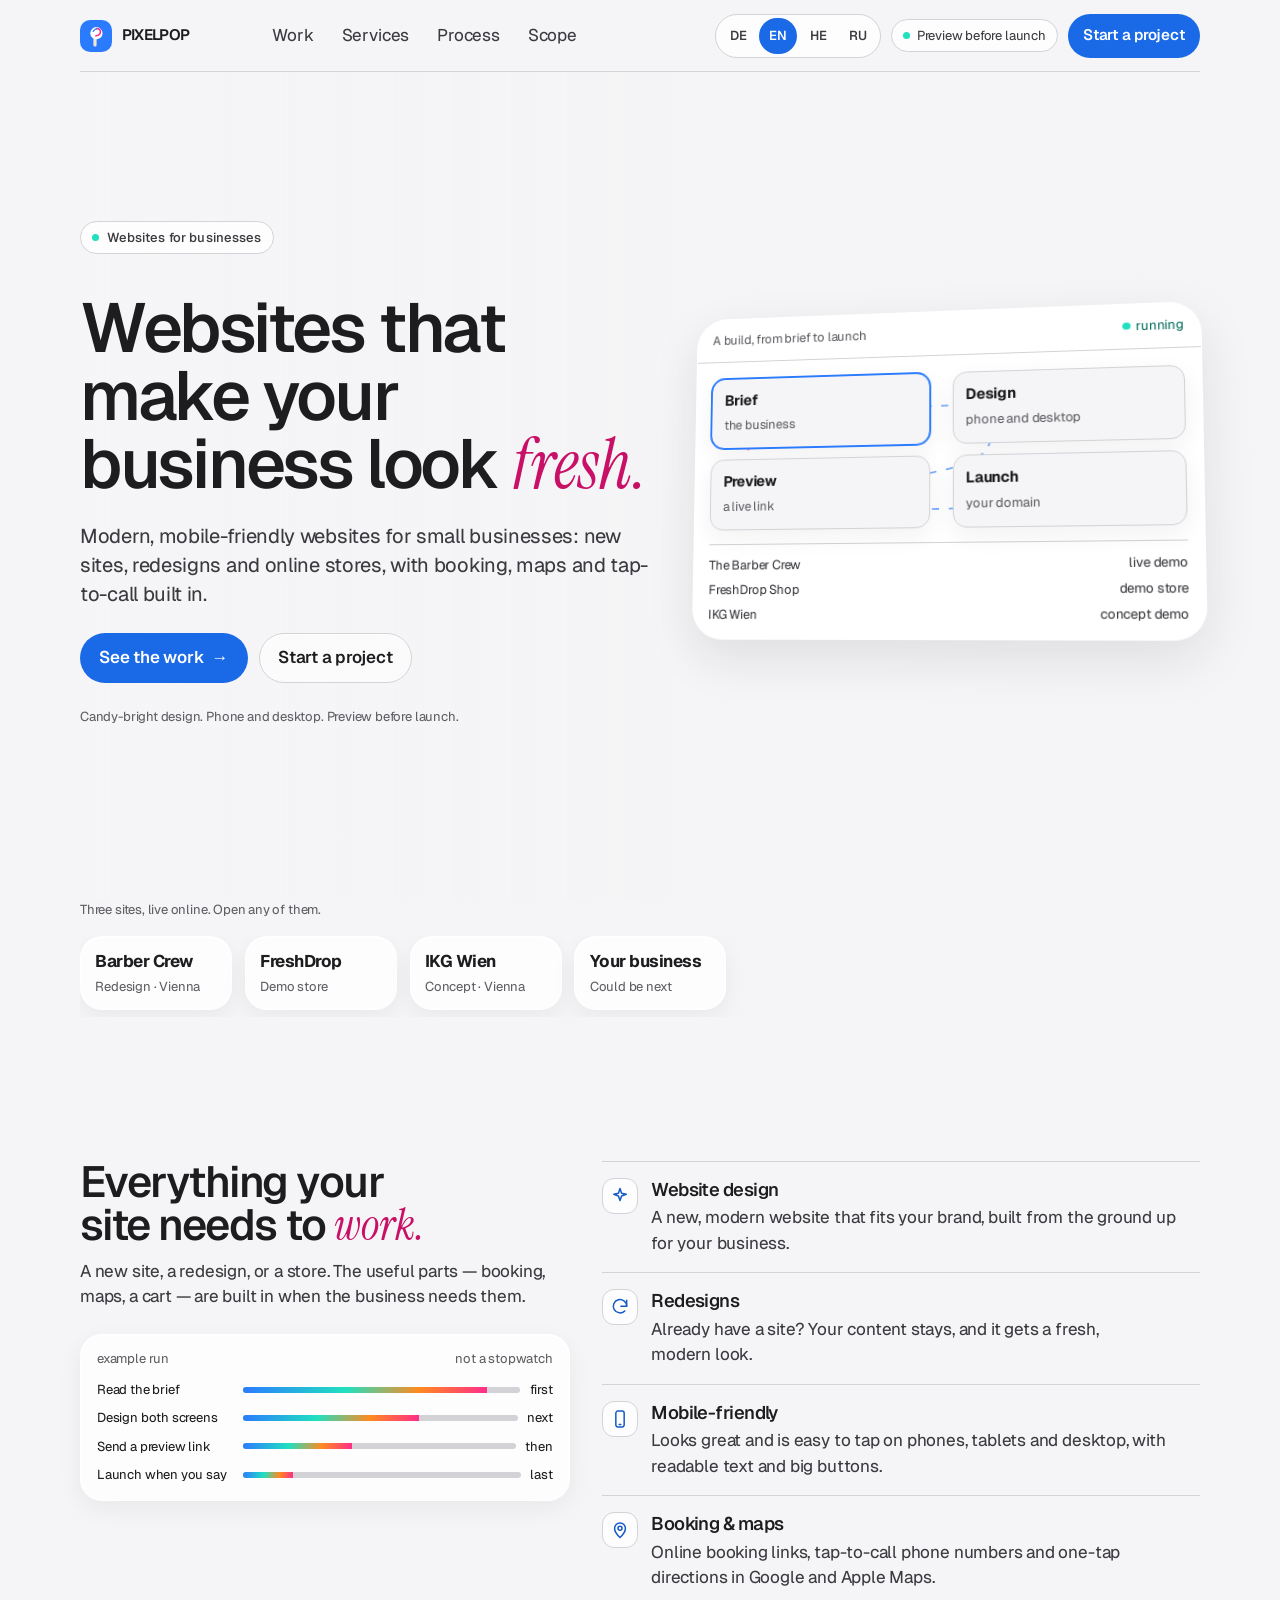
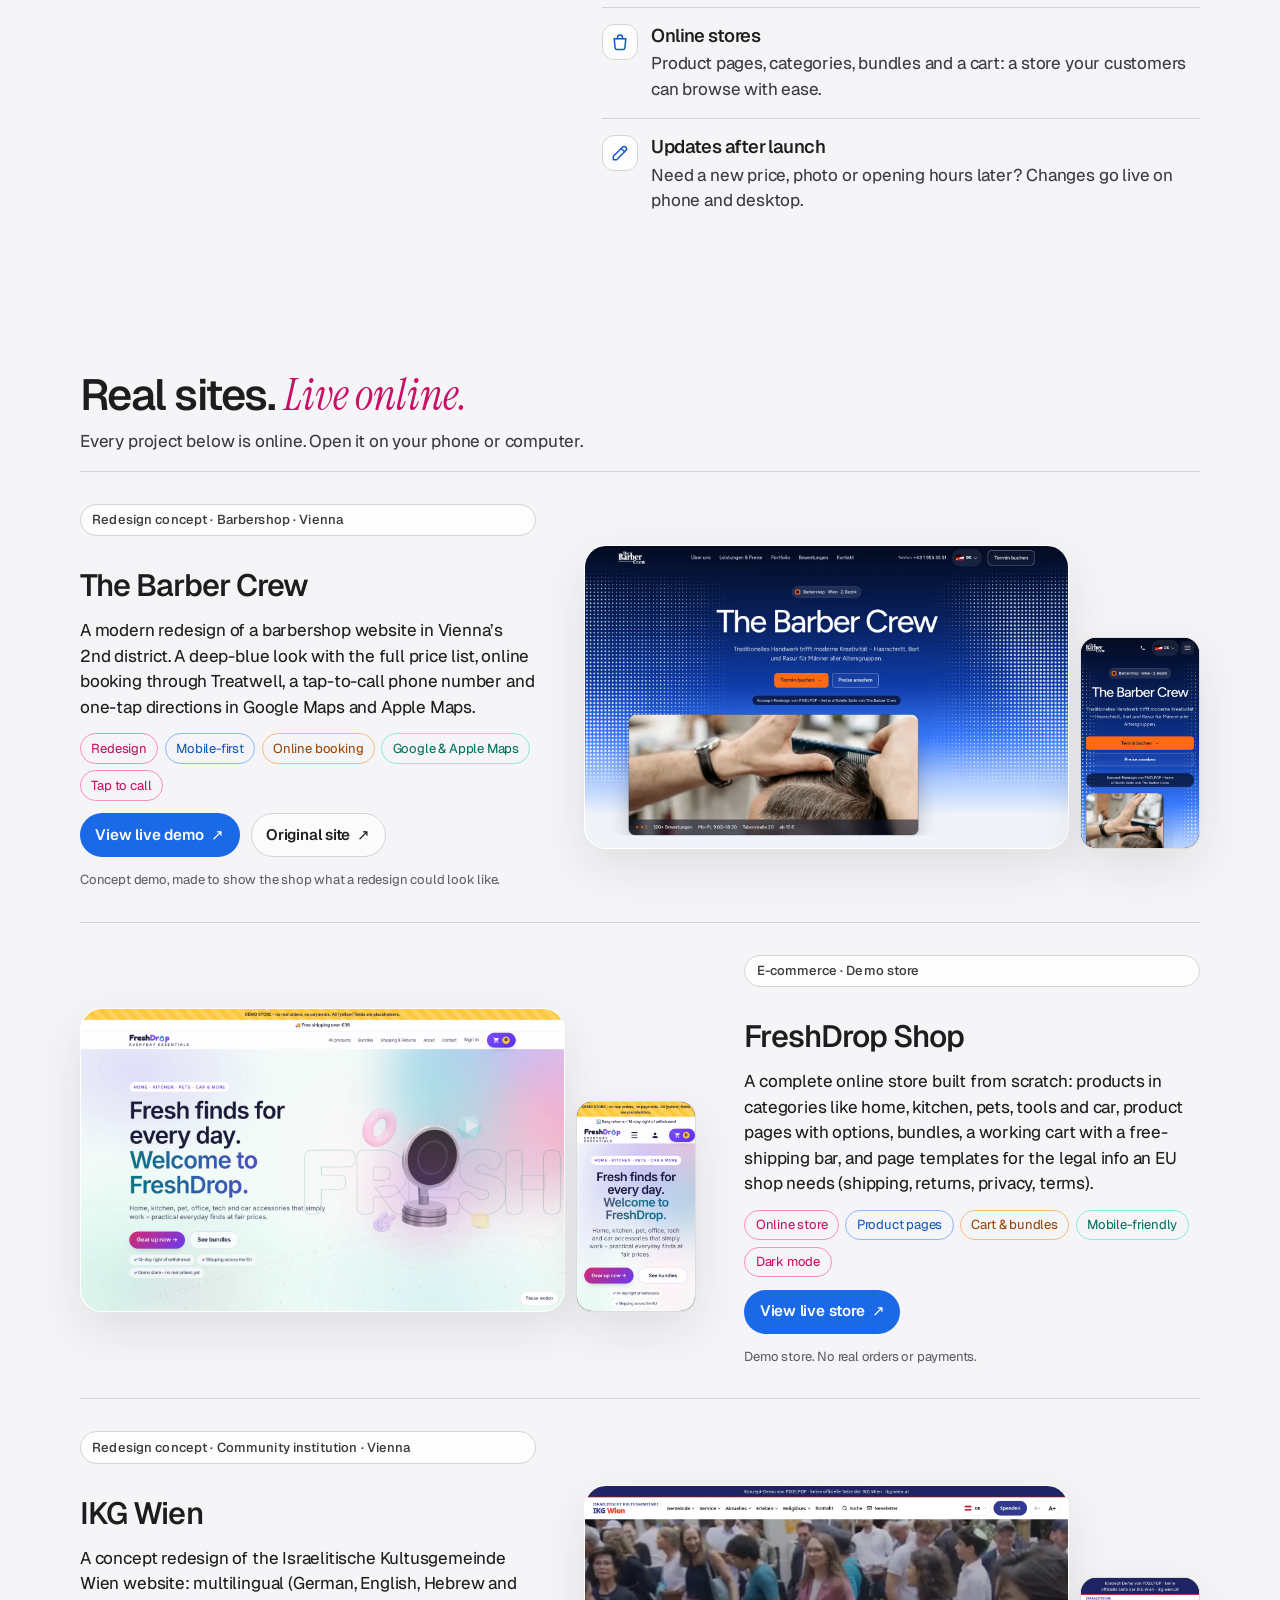
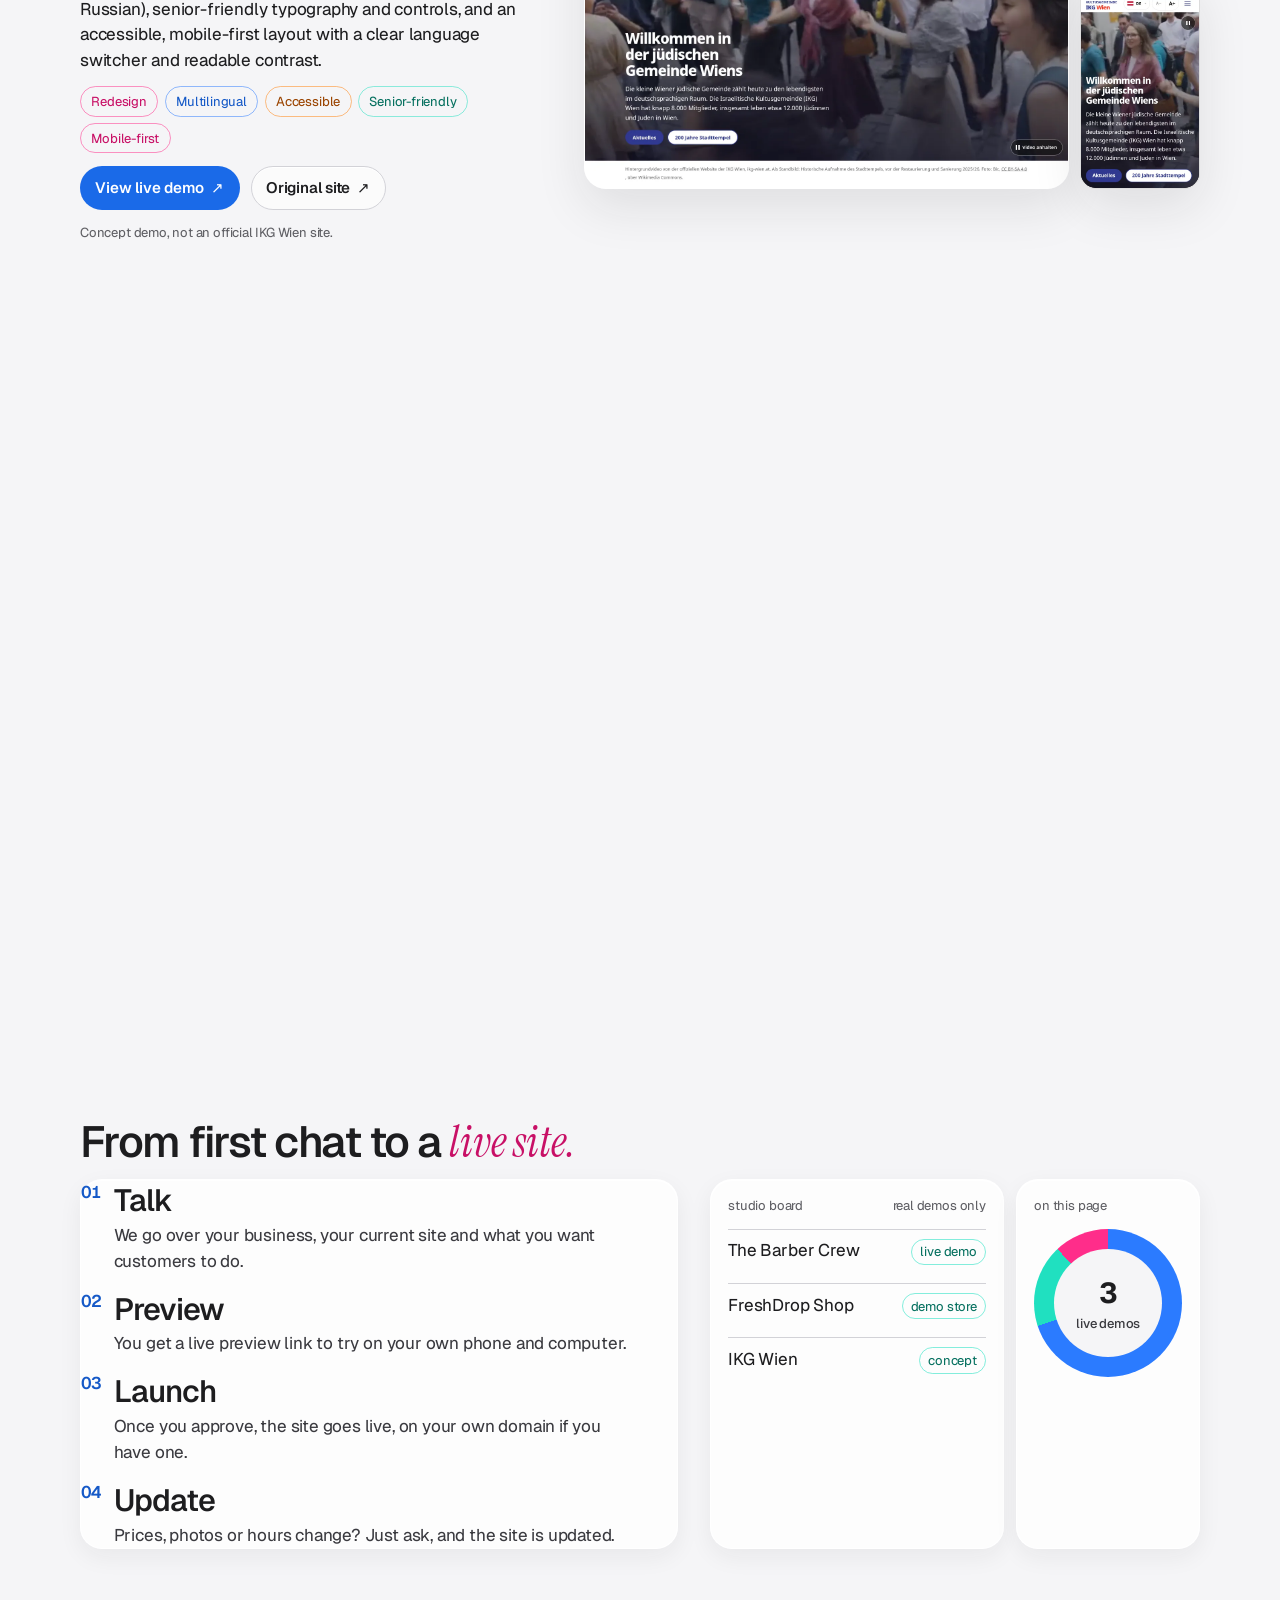
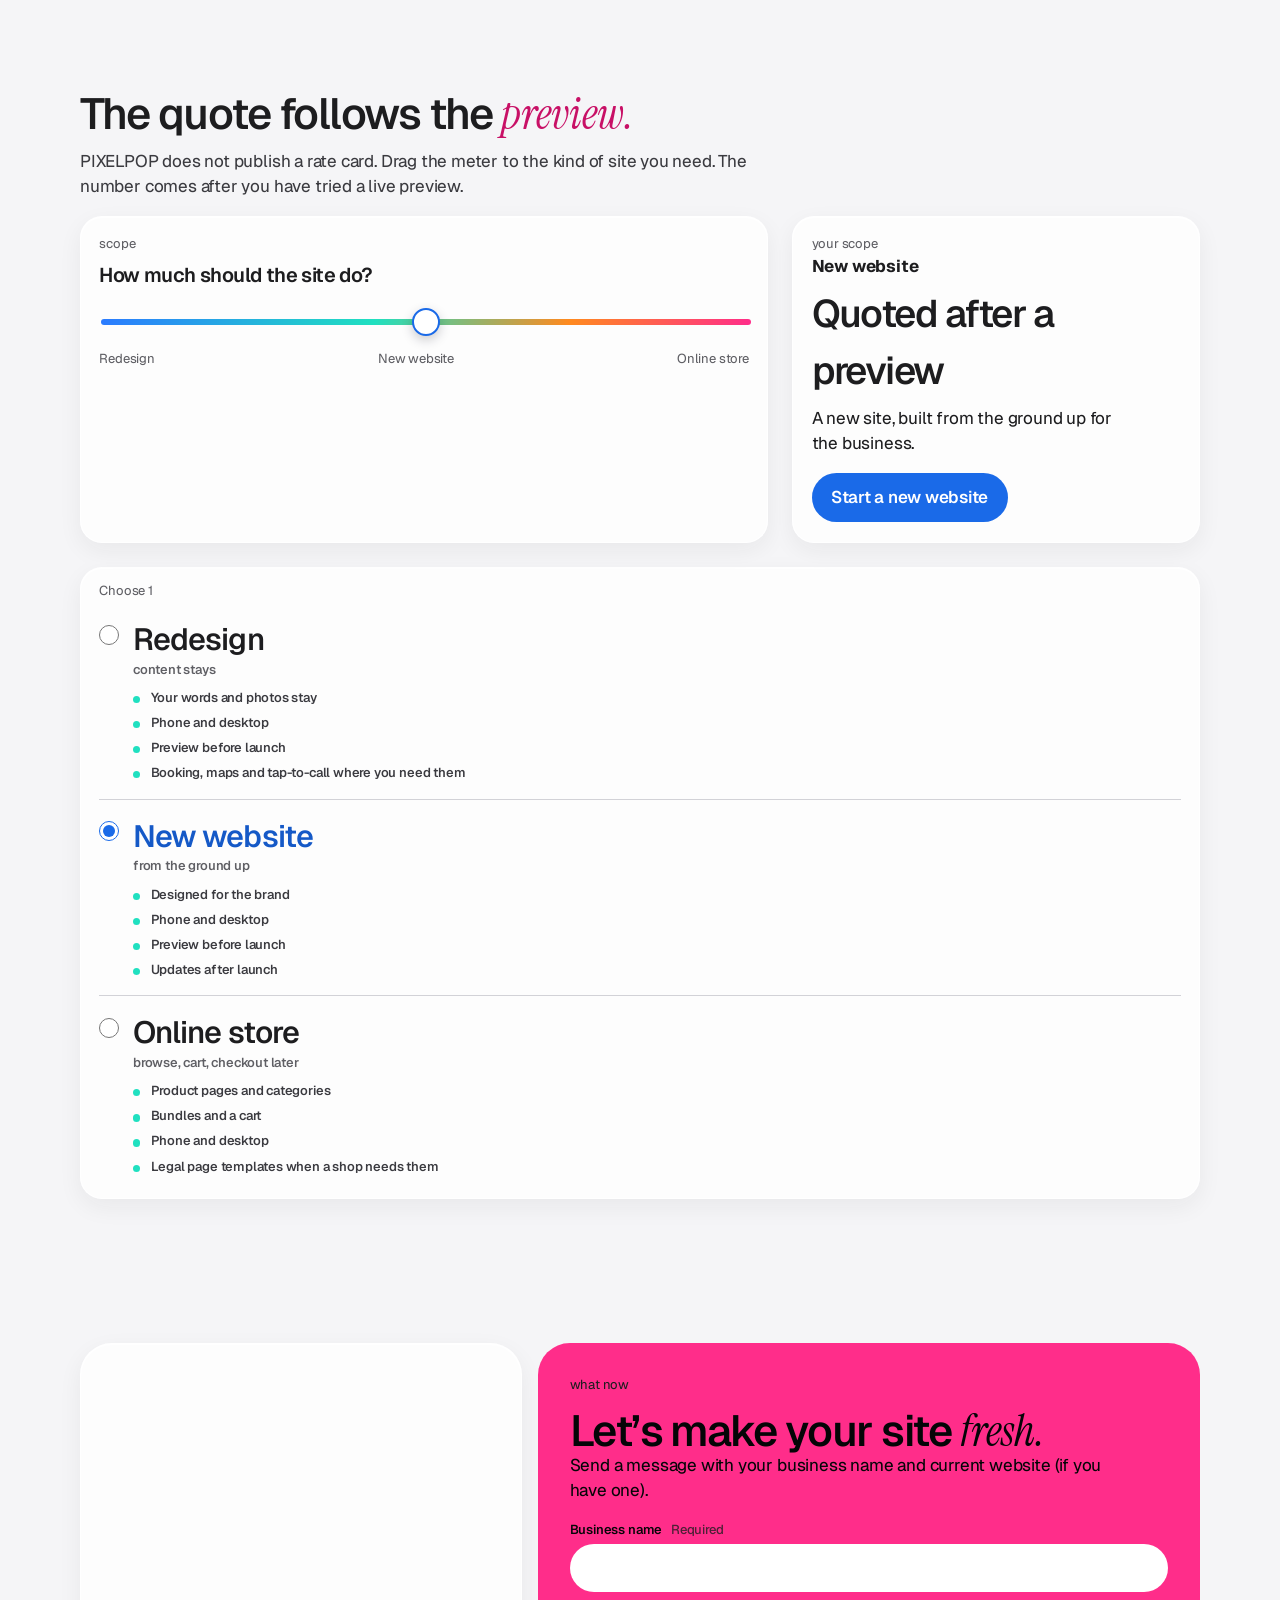
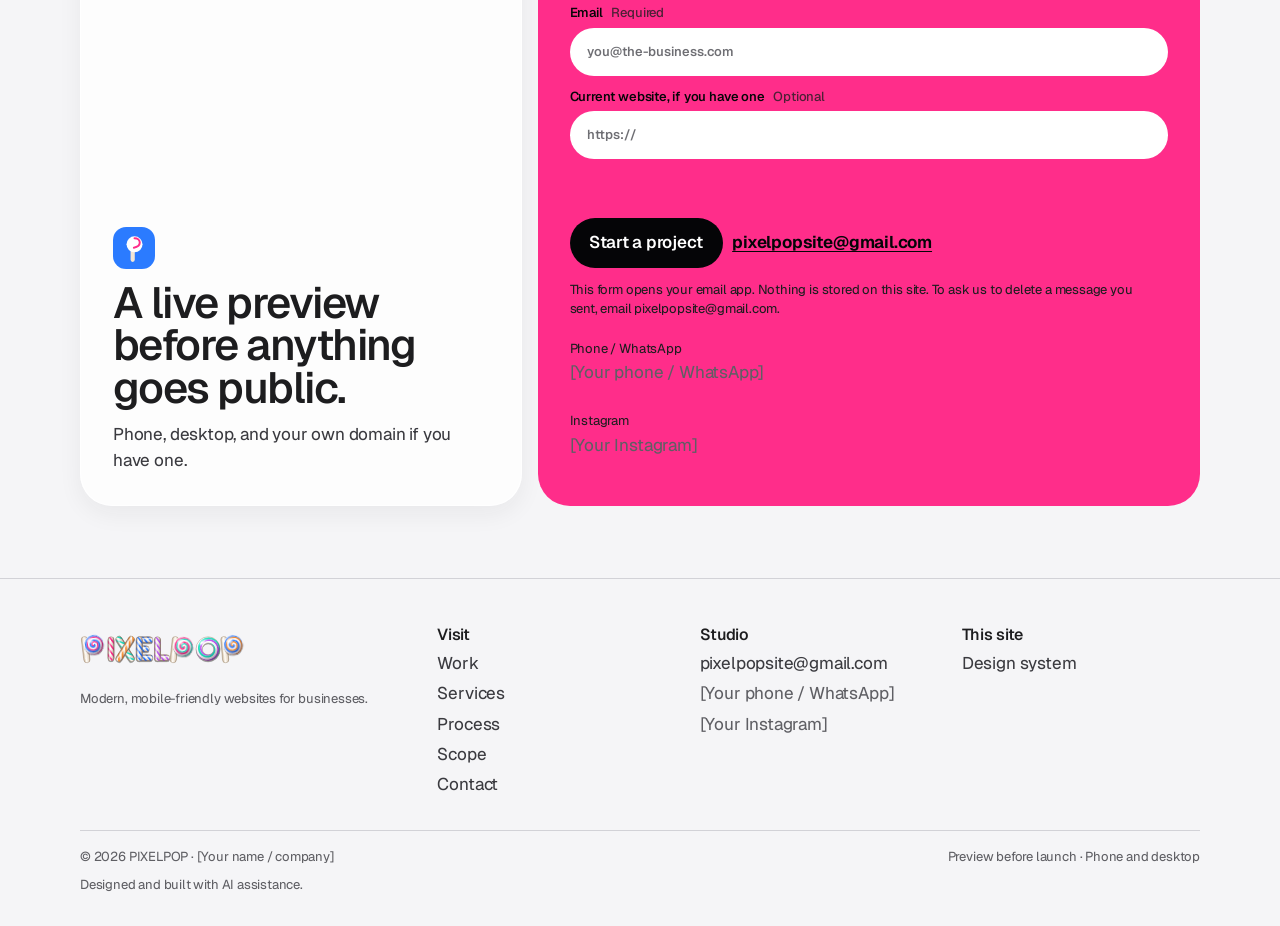
==== index.html @ 0032ca84 "PIXELPOP: UX quiz fixes for scope, form labels, and CTAs Mark contact fields as Required or Optional" ====
<!doctype html>
<html lang="en" class="no-js">
<head>
  <meta charset="utf-8">
  <meta http-equiv="Content-Security-Policy" content="default-src 'self'; base-uri 'self'; object-src 'none'; script-src 'self'; style-src 'self'; img-src 'self' data:; font-src 'self'; media-src 'self'; connect-src 'none'; form-action 'self' mailto:; frame-src 'none'; worker-src 'none'; upgrade-insecure-requests">
  <meta name="referrer" content="strict-origin-when-cross-origin">
  <meta name="viewport" content="width=device-width, initial-scale=1, viewport-fit=cover">
  <script src="assets/i18n/i18n.js?v=20261118-ux" data-page="index"></script>
  <title>PIXELPOP | Websites for businesses</title>
  <meta name="description" content="PIXELPOP designs and builds modern, mobile-friendly websites for businesses — new sites, redesigns, online stores, booking and maps integration.">
  <meta name="color-scheme" content="light dark">
  <meta name="theme-color" media="(prefers-color-scheme: light)" content="#f5f5f7">
  <meta name="theme-color" media="(prefers-color-scheme: dark)" content="#050507">
  <link rel="canonical" href="https://amireven-crypto.github.io/site-drop/">
  <meta property="og:type" content="website">
  <meta property="og:locale" content="en_US">
  <meta property="og:site_name" content="PIXELPOP">
  <meta property="og:title" content="PIXELPOP | Websites for businesses">
  <meta property="og:description" content="PIXELPOP designs and builds modern, mobile-friendly websites for businesses — new sites, redesigns, online stores, booking and maps integration.">
  <meta property="og:url" content="https://amireven-crypto.github.io/site-drop/">
  <meta property="og:image" content="https://amireven-crypto.github.io/site-drop/assets/brand/og-image.png?v=20261113">
  <meta property="og:image:width" content="1200">
  <meta property="og:image:height" content="630">
  <meta property="og:image:alt" content="PIXELPOP — lollipop wordmark and a glass droplet with a tiny website inside">
  <meta name="twitter:card" content="summary_large_image">
  <meta name="twitter:title" content="PIXELPOP | Websites for businesses">
  <meta name="twitter:description" content="Modern, mobile-friendly websites for businesses — new sites, redesigns and online stores.">
  <meta name="twitter:image" content="https://amireven-crypto.github.io/site-drop/assets/brand/og-image.png?v=20261113">
  <meta name="twitter:image:alt" content="PIXELPOP — lollipop wordmark and a glass droplet with a tiny website inside">
  <link rel="icon" href="favicon.ico" sizes="48x48">
  <link rel="icon" href="assets/brand/favicon.svg?ver=20261113-qa" type="image/svg+xml">
  <link rel="icon" href="assets/brand/favicon-32.png?ver=20261113-qa" sizes="32x32" type="image/png">
  <link rel="apple-touch-icon" href="assets/brand/apple-touch-icon.png?ver=20261113-qa">
  <link rel="preload" href="assets/fonts/geist-latin.woff2" as="font" type="font/woff2" crossorigin>
  <link rel="preload" href="assets/fonts/instrument-serif-italic.woff2" as="font" type="font/woff2" crossorigin>
  <link rel="stylesheet" href="assets/css/tokens.css?v=20261118-ux">
  <link rel="stylesheet" href="assets/css/site.css?v=20261118-ux">
  <script src="assets/js/boot.js"></script>
</head>
<body>
  <a class="skip" href="#main">Skip to main content</a>
  <canvas id="stream" aria-hidden="true"></canvas>

  <div class="loader" id="loader">
    <div class="loader-core" id="loader-core">
      <svg class="ring" viewBox="0 0 120 120" aria-hidden="true">
        <defs>
          <linearGradient id="ringGrad" x1="0" y1="0" x2="1" y2="1">
            <stop offset="0" stop-color="#2B7BFF"/>
            <stop offset="0.35" stop-color="#20E0C0"/>
            <stop offset="0.68" stop-color="#FF8A1F"/>
            <stop offset="1" stop-color="#FF2D8A"/>
          </linearGradient>
        </defs>
        <circle class="ring-track" cx="60" cy="60" r="52"/>
        <circle class="ring-value" cx="60" cy="60" r="52"/>
        <g transform="translate(38,34)">
          <rect x="16" y="18" width="6" height="28" rx="3" fill="#F3E6D4"/>
          <circle cx="22" cy="18" r="14" fill="#ffffff"/>
          <path d="M22 8.5c6 0 10 3.4 10 8.2 0 6.2-5.6 8.4-11 9.4" fill="none" stroke="#FF2D8A" stroke-width="3" stroke-linecap="round"/>
          <path d="M14 14c2-4 5.2-6.2 9-6.2" fill="none" stroke="#2B7BFF" stroke-width="2.4" stroke-linecap="round"/>
        </g>
      </svg>
      <div class="loader-count" id="loader-count">0</div>
    </div>
  </div>

  <header class="nav">
    <div class="wrap nav-bar">
      <a class="logo" href="index.html" aria-label="PIXELPOP — home">
        <svg class="mark" viewBox="0 0 32 32" aria-hidden="true" focusable="false">
          <rect width="32" height="32" rx="10" fill="#2B7BFF"/>
          <rect x="13.4" y="14.2" width="3.2" height="12.4" rx="1.6" fill="#F3E6D4"/>
          <circle cx="16.4" cy="13.2" r="6.1" fill="#fff"/>
          <path d="M16.4 8.6c2.4 0 4 1.4 4 3.3 0 2.6-2.3 3.5-4.5 3.9" fill="none" stroke="#FF2D8A" stroke-width="1.5" stroke-linecap="round"/>
          <path d="M13.2 11.4c.9-1.7 2.1-2.6 3.6-2.6" fill="none" stroke="#2B7BFF" stroke-width="1.2" stroke-linecap="round"/>
        </svg>
        <span class="logo-word">PIXELPOP</span>
      </a>
      <nav class="links-desk" aria-label="Main">
        <a href="#work">Work</a>
        <a href="#services">Services</a>
        <a href="#process">Process</a>
        <a href="#scope">Scope</a>
      </nav>
      <div class="nav-end">
        <div class="lang lang-desk" role="group" aria-label="Language">
          <button type="button" data-set-lang="de" lang="de" aria-label="Deutsch">DE</button>
          <button type="button" data-set-lang="en" lang="en" aria-label="English">EN</button>
          <button type="button" data-set-lang="he" lang="he" aria-label="עברית">HE</button>
          <button type="button" data-set-lang="ru" lang="ru" aria-label="Русский">RU</button>
        </div>
        <p class="status"><b></b> Preview before launch</p>
        <a class="btn primary sm" href="#contact">Start a project</a>
        <button class="burger" type="button" aria-label="Open menu" aria-expanded="false" aria-controls="menu">
          <span></span><span></span><span></span>
        </button>
      </div>
    </div>
  </header>
  <nav class="menu" id="menu" aria-label="Mobile">
    <div class="lang lang-menu" role="group" aria-label="Language">
        <button type="button" data-set-lang="de" lang="de" aria-label="Deutsch">DE</button>
        <button type="button" data-set-lang="en" lang="en" aria-label="English">EN</button>
        <button type="button" data-set-lang="he" lang="he" aria-label="עברית">HE</button>
        <button type="button" data-set-lang="ru" lang="ru" aria-label="Русский">RU</button>
      </div>
    <a href="#work">Work</a>
    <a href="#services">Services</a>
    <a href="#process">Process</a>
    <a href="#scope">Scope</a>
    <a href="#contact">Start a project</a>
  </nav>

  <main id="main" class="page" tabindex="-1">
    <section class="hero" aria-labelledby="hero-h">
      <div class="wrap hero-grid">
        <div class="hero-copy">
          <p class="kicker"><i></i> Websites for businesses</p>
          <h1 id="hero-h">Websites that make your business look <em>fresh.</em></h1>
          <p class="lede">Modern, mobile-friendly websites for small businesses: new sites, redesigns and online stores, with booking, maps and tap-to-call built in.</p>
          <div class="ctas">
            <a class="btn primary" href="#work">See the work <span aria-hidden="true">→</span></a>
            <a class="btn ghost" href="#contact">Start a project</a>
          </div>
          <p class="fine">Candy-bright design. Phone and desktop. Preview before launch.</p>
        </div>
        <div class="stage">
          <div class="window" id="glass">
            <div class="window-bar">
              <span>A build, from brief to launch</span>
              <span class="live">running</span>
            </div>
            <div class="flow" aria-hidden="true">
              <svg class="wires" viewBox="0 0 420 180" preserveAspectRatio="none">
                <path d="M70 46 C 150 46, 180 46, 250 46" />
                <path d="M250 78 C 250 110, 160 110, 90 128" />
                <path d="M160 140 C 230 140, 280 140, 340 128" />
              </svg>
              <span class="bead"></span>
              <ol class="nodes">
                <li class="node"><strong>Brief</strong><span>the business</span></li>
                <li class="node"><strong>Design</strong><span>phone and desktop</span></li>
                <li class="node"><strong>Preview</strong><span>a live link</span></li>
                <li class="node"><strong>Launch</strong><span>your domain</span></li>
              </ol>
              <ul class="runs">
                <li><span>The Barber Crew</span><span>live demo</span></li>
                <li><span>FreshDrop Shop</span><span>demo store</span></li>
                <li><span>IKG Wien</span><span>concept demo</span></li>
              </ul>
            </div>
            <p class="sr-only">Example of how a PIXELPOP build moves: brief, design, a live preview, then launch. The three demos on this page are The Barber Crew, FreshDrop Shop and IKG Wien.</p>
          </div>
        </div>
      </div>
    </section>

    <section class="rail settle" aria-label="Live work">
      <div class="wrap">
        <p class="fine mb">Three sites, live online. Open any of them.</p>
        <div class="rail-row">
          <a href="#barber"><strong>Barber Crew</strong><span>Redesign · Vienna</span></a>
          <a href="#freshdrop"><strong>FreshDrop</strong><span>Demo store</span></a>
          <a href="#ikg"><strong>IKG Wien</strong><span>Concept · Vienna</span></a>
          <a href="#contact"><strong>Your business</strong><span>Could be next</span></a>
        </div>
      </div>
    </section>

    <section id="services" aria-labelledby="svc-h">
      <div class="wrap split">
        <div class="settle">
          <h2 id="svc-h">Everything your site needs to <em>work.</em></h2>
          <p class="sub mt">A new site, a redesign, or a store. The useful parts — booking, maps, a cart — are built in when the business needs them.</p>
          <div class="trace">
            <header><span>example run</span><span>not a stopwatch</span></header>
            <ol>
              <li><span>Read the brief</span><span class="bar"><span class="w-88"></span></span><span>first</span></li>
              <li><span>Design both screens</span><span class="bar"><span class="w-64"></span></span><span>next</span></li>
              <li><span>Send a preview link</span><span class="bar"><span class="w-40"></span></span><span>then</span></li>
              <li><span>Launch when you say</span><span class="bar"><span class="w-18"></span></span><span>last</span></li>
            </ol>
          </div>
        </div>
        <ul class="svc-list settle">
          <li>
            <span class="ic" aria-hidden="true"><svg viewBox="0 0 24 24" fill="none" stroke="currentColor" stroke-width="1.8" stroke-linecap="round" stroke-linejoin="round"><path d="M12 3l1.9 5.6L19.5 10l-5.6 1.9L12 17.5l-1.9-5.6L4.5 10l5.6-1.4z"/></svg></span>
            <div><h3>Website design</h3><p>A new, modern website that fits your brand, built from the ground up for your business.</p></div>
          </li>
          <li>
            <span class="ic" aria-hidden="true"><svg viewBox="0 0 24 24" fill="none" stroke="currentColor" stroke-width="1.8" stroke-linecap="round" stroke-linejoin="round"><path d="M20 11a8 8 0 1 0-2.3 5.7"/><path d="M20 4v7h-7"/></svg></span>
            <div><h3>Redesigns</h3><p>Already have a site? Your content stays, and it gets a fresh, modern look.</p></div>
          </li>
          <li>
            <span class="ic" aria-hidden="true"><svg viewBox="0 0 24 24" fill="none" stroke="currentColor" stroke-width="1.8" stroke-linecap="round" stroke-linejoin="round"><rect x="7" y="2.5" width="10" height="19" rx="2.5"/><path d="M11 18.5h2"/></svg></span>
            <div><h3>Mobile-friendly</h3><p>Looks great and is easy to tap on phones, tablets and desktop, with readable text and big buttons.</p></div>
          </li>
          <li>
            <span class="ic" aria-hidden="true"><svg viewBox="0 0 24 24" fill="none" stroke="currentColor" stroke-width="1.8" stroke-linecap="round" stroke-linejoin="round"><path d="M12 21s-6.5-5.6-6.5-11a6.5 6.5 0 0 1 13 0c0 5.4-6.5 11-6.5 11z"/><circle cx="12" cy="10" r="2.4"/></svg></span>
            <div><h3>Booking &amp; maps</h3><p>Online booking links, tap-to-call phone numbers and one-tap directions in Google and Apple Maps.</p></div>
          </li>
          <li>
            <span class="ic" aria-hidden="true"><svg viewBox="0 0 24 24" fill="none" stroke="currentColor" stroke-width="1.8" stroke-linecap="round" stroke-linejoin="round"><path d="M5 8h14l-1.2 11.2a2 2 0 0 1-2 1.8H8.2a2 2 0 0 1-2-1.8z"/><path d="M9 8V6.5a3 3 0 0 1 6 0V8"/></svg></span>
            <div><h3>Online stores</h3><p>Product pages, categories, bundles and a cart: a store your customers can browse with ease.</p></div>
          </li>
          <li>
            <span class="ic" aria-hidden="true"><svg viewBox="0 0 24 24" fill="none" stroke="currentColor" stroke-width="1.8" stroke-linecap="round" stroke-linejoin="round"><path d="M4 20h4L19 9a2.8 2.8 0 0 0-4-4L4 16z"/><path d="M13.5 6.5l4 4"/></svg></span>
            <div><h3>Updates after launch</h3><p>Need a new price, photo or opening hours later? Changes go live on phone and desktop.</p></div>
          </li>
        </ul>
      </div>
    </section>

    <section id="work" aria-labelledby="work-h">
      <div class="wrap">
        <div class="settle mb">
          <h2 id="work-h">Real sites. <em>Live online.</em></h2>
          <p class="sub mt">Every project below is online. Open it on your phone or computer.</p>
        </div>

        <article class="work-item settle" id="barber">
          <div class="work-copy">
            <p class="kicker">Redesign concept · Barbershop · Vienna</p>
            <h3>The Barber Crew</h3>
            <p>A modern redesign of a barbershop website in Vienna’s 2nd district. A deep-blue look with the full price list, online booking through Treatwell, a tap-to-call phone number and one-tap directions in Google Maps and Apple Maps.</p>
            <ul class="tags">
              <li>Redesign</li><li>Mobile-first</li><li>Online booking</li><li>Google &amp; Apple Maps</li><li>Tap to call</li>
            </ul>
            <div class="ctas">
              <a class="btn primary sm" href="https://amireven-crypto.github.io/demo-barber-crew-monday/" target="_blank" rel="noopener">View live demo <span aria-hidden="true">↗</span></a>
              <a class="btn ghost sm" href="https://barber-crew.at/" target="_blank" rel="noopener">Original site <span aria-hidden="true">↗</span></a>
            </div>
            <p class="note">Concept demo, made to show the shop what a redesign could look like.</p>
          </div>
          <div class="shots">
            <a class="shot" href="https://amireven-crypto.github.io/demo-barber-crew-monday/" target="_blank" rel="noopener">
              <img src="assets/work/barbercrew-desktop.webp?ver=20261118" alt="The Barber Crew redesign — desktop homepage with a deep-blue dotted hero, booking buttons and a haircut photo" width="1440" height="900" loading="lazy">
            </a>
            <a class="phone" href="https://amireven-crypto.github.io/demo-barber-crew-monday/" target="_blank" rel="noopener">
              <img src="assets/work/barbercrew-mobile.webp?ver=20261118" alt="The Barber Crew redesign on a phone" width="390" height="844" loading="lazy">
            </a>
          </div>
        </article>

        <article class="work-item flip settle" id="freshdrop">
          <div class="work-copy">
            <p class="kicker">E-commerce · Demo store</p>
            <h3>FreshDrop Shop</h3>
            <p>A complete online store built from scratch: products in categories like home, kitchen, pets, tools and car, product pages with options, bundles, a working cart with a free-shipping bar, and page templates for the legal info an EU shop needs (shipping, returns, privacy, terms).</p>
            <ul class="tags">
              <li>Online store</li><li>Product pages</li><li>Cart &amp; bundles</li><li>Mobile-friendly</li><li>Dark mode</li>
            </ul>
            <div class="ctas">
              <a class="btn primary sm" href="https://amireven-crypto.github.io/freshdrop/" target="_blank" rel="noopener">View live store <span aria-hidden="true">↗</span></a>
            </div>
            <p class="note">Demo store. No real orders or payments.</p>
          </div>
          <div class="shots">
            <a class="shot" href="https://amireven-crypto.github.io/freshdrop/" target="_blank" rel="noopener">
              <img src="assets/work/freshdrop-desktop.webp?ver=20261118" alt="FreshDrop Shop — desktop homepage of the demo online store" width="1440" height="900" loading="lazy">
            </a>
            <a class="phone" href="https://amireven-crypto.github.io/freshdrop/" target="_blank" rel="noopener">
              <img src="assets/work/freshdrop-mobile.webp?ver=20261118" alt="FreshDrop Shop on a phone" width="390" height="844" loading="lazy">
            </a>
          </div>
        </article>

        <article class="work-item settle" id="ikg">
          <div class="work-copy">
            <p class="kicker">Redesign concept · Community institution · Vienna</p>
            <h3>IKG Wien</h3>
            <p>A concept redesign of the Israelitische Kultusgemeinde Wien website: multilingual (German, English, Hebrew and Russian), senior-friendly typography and controls, and an accessible, mobile-first layout with a clear language switcher and readable contrast.</p>
            <ul class="tags">
              <li>Redesign</li><li>Multilingual</li><li>Accessible</li><li>Senior-friendly</li><li>Mobile-first</li>
            </ul>
            <div class="ctas">
              <a class="btn primary sm" href="https://amireven-crypto.github.io/ikg-wien-preview/" target="_blank" rel="noopener">View live demo <span aria-hidden="true">↗</span></a>
              <a class="btn ghost sm" href="https://www.ikg-wien.at/" target="_blank" rel="noopener">Original site <span aria-hidden="true">↗</span></a>
            </div>
            <p class="note">Concept demo, not an official IKG Wien site.</p>
          </div>
          <div class="shots">
            <a class="shot" href="https://amireven-crypto.github.io/ikg-wien-preview/" target="_blank" rel="noopener">
              <img src="assets/work/ikg-wien-desktop.webp?ver=20261118" alt="IKG Wien concept redesign — desktop homepage with a full-bleed hero video" width="1440" height="900" loading="lazy">
            </a>
            <a class="phone" href="https://amireven-crypto.github.io/ikg-wien-preview/" target="_blank" rel="noopener">
              <img src="assets/work/ikg-wien-mobile.webp?ver=20261118" alt="IKG Wien concept redesign on a phone" width="390" height="844" loading="lazy">
            </a>
          </div>
        </article>
      </div>
    </section>

    <section class="plate-section" data-open="10" aria-labelledby="plate-h">
      <div class="wrap">
        <div class="plate-card">
          <svg class="plate-mark" viewBox="0 0 32 32" aria-hidden="true">
            <rect width="32" height="32" rx="10" fill="#050507"/>
            <rect x="13.4" y="14.2" width="3.2" height="12.4" rx="1.6" fill="#F3E6D4"/>
            <circle cx="16.4" cy="13.2" r="6.1" fill="#fff"/>
            <path d="M16.4 8.6c2.4 0 4 1.4 4 3.3 0 2.6-2.3 3.5-4.5 3.9" fill="none" stroke="#FF2D8A" stroke-width="1.5" stroke-linecap="round"/>
          </svg>
          <h2 id="plate-h">Your business could be <em>next.</em></h2>
          <p>Tell me what you need, and I’ll show you a live preview before anything goes public.</p>
          <a class="btn dark" href="#contact">Start a project <span aria-hidden="true">→</span></a>
        </div>
      </div>
    </section>

    <section id="process" aria-labelledby="proc-h">
      <div class="wrap">
        <div class="settle mb">
          <h2 id="proc-h">From first chat to a <em>live site.</em></h2>
        </div>
        <div class="dash">
          <ol class="steps panel settle">
            <li><span class="n">01</span><div><h3>Talk</h3><p>We go over your business, your current site and what you want customers to do.</p></div></li>
            <li><span class="n">02</span><div><h3>Preview</h3><p>You get a live preview link to try on your own phone and computer.</p></div></li>
            <li><span class="n">03</span><div><h3>Launch</h3><p>Once you approve, the site goes live, on your own domain if you have one.</p></div></li>
            <li><span class="n">04</span><div><h3>Update</h3><p>Prices, photos or hours change? Just ask, and the site is updated.</p></div></li>
          </ol>
          <div class="board">
            <div class="panel settle">
              <header><span>studio board</span><span>real demos only</span></header>
              <ul class="demos">
                <li><a href="#barber">The Barber Crew <span class="pill">live demo</span></a></li>
                <li><a href="#freshdrop">FreshDrop Shop <span class="pill">demo store</span></a></li>
                <li><a href="#ikg">IKG Wien <span class="pill">concept</span></a></li>
              </ul>
            </div>
            <div class="panel settle">
              <header><span>on this page</span></header>
              <div class="ring-stat" role="img" aria-label="3 live demos">
                <div><strong>3</strong><span>live demos</span></div>
              </div>
            </div>
          </div>
        </div>
      </div>
    </section>

    <section id="scope" data-scope="new" aria-labelledby="scope-h">
      <div class="wrap">
        <div class="settle mb">
          <h2 id="scope-h">The quote follows the <em>preview.</em></h2>
          <p class="sub mt">PIXELPOP does not publish a rate card. Drag the meter to the kind of site you need. The number comes after you have tried a live preview.</p>
        </div>
        <div class="scope-top">
          <div class="meter-card settle">
            <p class="fine">scope</p>
            <label class="meter-q" for="meter">How much should the site do?</label>
            <div class="meter">
              <input id="meter" type="range" min="0" max="2" step="1" value="1" aria-valuemin="0" aria-valuemax="2" aria-valuenow="1" aria-valuetext="New website. Quoted after a preview.">
              <div class="meter-scale" aria-hidden="true"><span>Redesign</span><span>New website</span><span>Online store</span></div>
            </div>
          </div>
          <div class="quote-card settle" aria-live="polite">
            <p class="fine">your scope</p>
            <p class="scope-only" data-for="redesign"><strong>Redesign</strong></p>
            <p class="scope-only" data-for="new"><strong>New website</strong></p>
            <p class="scope-only" data-for="store"><strong>Online store</strong></p>
            <p class="price">Quoted after a preview</p>
            <p class="scope-only" data-for="redesign">Your content stays, and the site gets a fresh, modern look.</p>
            <p class="scope-only" data-for="new">A new site, built from the ground up for the business.</p>
            <p class="scope-only" data-for="store">Product pages, categories, bundles and a cart.</p>
            <a class="btn primary push" id="scope-cta" href="#contact">Start a new website</a>
          </div>
        </div>
        <div class="plans" role="radiogroup" aria-labelledby="scope-choice-label">
          <p class="fine" id="scope-choice-label">Choose 1</p>
          <label class="plan" data-for="redesign">
            <input type="radio" name="scope-pick" value="0">
            <span class="plan-body">
              <h3>Redesign</h3>
              <p class="fine">content stays</p>
              <ul>
                <li>Your words and photos stay</li>
                <li>Phone and desktop</li>
                <li>Preview before launch</li>
                <li>Booking, maps and tap-to-call where you need them</li>
              </ul>
            </span>
          </label>
          <label class="plan" data-for="new">
            <input type="radio" name="scope-pick" value="1" checked>
            <span class="plan-body">
              <h3>New website</h3>
              <p class="fine">from the ground up</p>
              <ul>
                <li>Designed for the brand</li>
                <li>Phone and desktop</li>
                <li>Preview before launch</li>
                <li>Updates after launch</li>
              </ul>
            </span>
          </label>
          <label class="plan" data-for="store">
            <input type="radio" name="scope-pick" value="2">
            <span class="plan-body">
              <h3>Online store</h3>
              <p class="fine">browse, cart, checkout later</p>
              <ul>
                <li>Product pages and categories</li>
                <li>Bundles and a cart</li>
                <li>Phone and desktop</li>
                <li>Legal page templates when a shop needs them</li>
              </ul>
            </span>
          </label>
        </div>
      </div>
    </section>

    <section id="contact" aria-labelledby="ct-h">
      <div class="wrap close-grid">
        <div class="aside-card settle">
          <svg class="mark mark-lg" viewBox="0 0 32 32" aria-hidden="true">
            <rect width="32" height="32" rx="10" fill="#2B7BFF"/>
            <rect x="13.4" y="14.2" width="3.2" height="12.4" rx="1.6" fill="#F3E6D4"/>
            <circle cx="16.4" cy="13.2" r="6.1" fill="#fff"/>
            <path d="M16.4 8.6c2.4 0 4 1.4 4 3.3 0 2.6-2.3 3.5-4.5 3.9" fill="none" stroke="#FF2D8A" stroke-width="1.5" stroke-linecap="round"/>
          </svg>
          <h2>A live preview before anything goes public.</h2>
          <p class="sub">Phone, desktop, and your own domain if you have one.</p>
        </div>
        <div class="form-card settle">
          <p class="fine">what now</p>
          <h2 id="ct-h">Let’s make your site <em>fresh.</em></h2>
          <p>Send a message with your business name and current website (if you have one).</p>
          <form id="contact-form" action="mailto:pixelpopsite@gmail.com" method="post" enctype="text/plain">
            <label><span class="label-line">Business name <span class="field-flag">Required</span></span>
              <input name="business" type="text" autocomplete="organization" required maxlength="120">
            </label>
            <label><span class="label-line">Email <span class="field-flag">Required</span></span>
              <input name="email" type="email" autocomplete="email" required maxlength="120" placeholder="you@the-business.com">
            </label>
            <label><span class="label-line">Current website, if you have one <span class="field-flag">Optional</span></span>
              <input name="site" type="url" inputmode="url" dir="ltr" placeholder="https://" maxlength="200">
            </label>
            <p class="form-error" id="form-error" role="alert"></p>
            <div class="form-row">
              <button class="btn dark" type="submit">Start a project</button>
              <a href="mailto:pixelpopsite@gmail.com?subject=Website%20for%20my%20business">pixelpopsite@gmail.com</a>
            </div>
          </form>
          <p class="fine privacy-note">This form opens your email app. Nothing is stored on this site. To ask us to delete a message you sent, email pixelpopsite@gmail.com.</p>
          <div class="contacts">
            <p><span class="fine">Phone / WhatsApp</span><br><span class="ph">[Your phone / WhatsApp]</span></p>
            <p><span class="fine">Instagram</span><br><span class="ph">[Your Instagram]</span></p>
          </div>
        </div>
      </div>
    </section>
  </main>

  <footer class="foot">
    <div class="wrap">
      <div class="foot-grid">
        <div>
          <a class="logo" href="index.html" aria-label="PIXELPOP — home">
            <picture>
              <source srcset="assets/brand/pixelpop-wordmark.svg?ver=20261113-dark" media="(prefers-color-scheme: dark)">
              <img class="wordmark" src="assets/brand/pixelpop-wordmark-on-light.svg?ver=20261113-dark" width="168" height="39" alt="PIXELPOP">
            </picture>
          </a>
          <p class="fine mt">Modern, mobile-friendly websites for businesses.</p>
        </div>
        <div>
          <h2>Visit</h2>
          <ul>
            <li><a href="#work">Work</a></li>
            <li><a href="#services">Services</a></li>
            <li><a href="#process">Process</a></li>
            <li><a href="#scope">Scope</a></li>
            <li><a href="#contact">Contact</a></li>
          </ul>
        </div>
        <div>
          <h2>Studio</h2>
          <ul>
            <li><a href="mailto:pixelpopsite@gmail.com">pixelpopsite@gmail.com</a></li>
            <li><span class="ph">[Your phone / WhatsApp]</span></li>
            <li><span class="ph">[Your Instagram]</span></li>
          </ul>
        </div>
        <div>
          <h2>This site</h2>
          <ul>
            <li><a href="design-system.html">Design system</a></li>
          </ul>
        </div>
      </div>
      <div class="legal">
        <p>© <span id="yr">2026</span> PIXELPOP · <span class="ph">[Your name / company]</span></p>
        <p>Preview before launch · Phone and desktop</p>
      </div>
      <p class="legal-extra">Designed and built with AI assistance.</p>
    </div>
  </footer>

  <script src="assets/i18n/apply.js"></script>
  <script src="assets/js/site.js"></script>
</body>
</html>
---- assets/css/tokens.css ----
/* PIXELPOP tokens.
   Color values are the existing PIXELPOP palette (see the previous stylesheet).
   Relay's black/lime pair is not used. Blue, mint, orange, violet and pink
   carry the mechanisms that lime carried on the reference.
   Type is self-hosted: Geist (Vercel, SIL OFL) and Instrument Serif italic
   (SIL OFL). Files: assets/fonts/. */

@font-face {
  font-family: "Geist";
  src: url("../fonts/geist-latin.woff2") format("woff2");
  font-weight: 100 900;
  font-style: normal;
  font-display: swap;
}
@font-face {
  font-family: "Instrument Serif";
  src: url("../fonts/instrument-serif-italic.woff2") format("woff2");
  font-weight: 400;
  font-style: italic;
  font-display: swap;
}
@font-face {
  font-family: "Noto Sans Hebrew";
  src: url("../fonts/notosanshebrew-var.woff2") format("woff2");
  font-weight: 100 900;
  font-style: normal;
  font-display: swap;
  unicode-range: U+0307-0308, U+0590-05FF, U+200C-2010, U+20AA, U+25CC, U+FB1D-FB4F;
}
@font-face {
  font-family: "Noto Sans";
  src: url("../fonts/notosans-cyrillic-var.woff2") format("woff2");
  font-weight: 100 900;
  font-style: normal;
  font-display: swap;
  unicode-range: U+0301, U+0400-045F, U+0490-0491, U+04B0-04B1, U+2116;
}

:root {
  /* Raw palette — extracted from the previous PIXELPOP site */
  --black: #050507;
  --ink: #1d1d1f;
  --gray: #6e6e73;
  --pale: #f5f5f7;
  --white: #ffffff;
  --blue: #2B7BFF;
  --blue-hover: #4A8CFF;
  --blue-link: #1A6AE8;
  --blue-hi: #5BA3FF;
  --blue-text: #1559C7;
  --mint: #20E0C0;
  --mint-text: #06705F;
  --orange: #FF8A1F;
  --orange-text: #9A4400;
  --violet: #BF5AF2;
  --pink: #FF2D8A;
  --pink-deep: #C81066;
  --pink-text: #C81066;
  --graphite: #272729;
  --border: #d2d2d7;
  --border-strong: #86868b;
  --caption-on-light: #5f5f64;
  --body-on-light: #3a3a3f;
  --night: #0b0a16;
  --night-soft: #100e1e;

  --accent-grad: linear-gradient(100deg, #2B7BFF 0%, #20E0C0 42%, #FF8A1F 72%, #FF2D8A 100%);

  /* Semantic — light scheme. Dark scheme overrides below. */
  --bg: var(--pale);
  --bg-elev: var(--white);
  --fg: var(--ink);
  --muted: var(--body-on-light);
  --faint: var(--caption-on-light);
  --line: var(--border);
  --card: rgba(255, 255, 255, 0.78);
  --card-strong: rgba(255, 255, 255, 0.92);
  --card-stroke: rgba(255, 255, 255, 0.86);
  --card-ink: var(--ink);
  --shadow: 0 18px 50px rgba(29, 29, 31, 0.10);
  --shadow-soft: 0 8px 24px rgba(29, 29, 31, 0.06);
  --inset: inset 0 1px 0 rgba(255, 255, 255, 0.9);
  --nav-bg: rgba(245, 245, 247, 0.78);
  --scrim: var(--pale);
  --stream-alpha: 0.55;
  --plate: var(--pink);
  --plate-ink: var(--black);
  --btn: var(--blue-link);
  --btn-hover: #1559C7;
  --btn-ink: var(--white);
  --ghost-bg: rgba(255, 255, 255, 0.55);
  --ghost-ink: var(--ink);
  --mark: var(--blue);
  --focus: var(--blue-text);
  --danger: var(--pink-deep);

  --font-text: "Geist", "Noto Sans Hebrew", "Noto Sans", "Helvetica Neue", Helvetica, Arial, sans-serif;
  --font-display: "Geist", "Noto Sans Hebrew", "Noto Sans", "Helvetica Neue", Helvetica, Arial, sans-serif;
  --font-serif: "Instrument Serif", Georgia, "Times New Roman", serif;

  --step--1: 0.8125rem;
  --step-0: 1.0625rem;
  --step-1: 1.25rem;
  --step-2: clamp(1.6rem, 2.4vw, 2rem);
  --step-3: clamp(2.1rem, 3.4vw, 2.75rem);
  --step-4: clamp(2.7rem, 5.4vw, 4.75rem);

  --space-1: 0.25rem;
  --space-2: 0.5rem;
  --space-3: 0.75rem;
  --space-4: 1rem;
  --space-5: 1.5rem;
  --space-6: 2rem;
  --space-7: 3rem;
  --space-8: 4.5rem;
  --space-9: 7rem;

  --radius-xs: 8px;
  --radius-sm: 14px;
  --radius-md: 22px;
  --radius-lg: 32px;
  --radius-plate: 40px;
  --radius-pill: 999px;
  --radius-mark: 10px;

  --wrap: 1120px;
  --nav-h: 72px;
  --measure: 66ch;

  --glass-blur: 18px;
  --glass-sat: 160%;

  --dur-instant: 120ms;
  --dur-fast: 220ms;
  --dur-base: 480ms;
  --dur-settle: 900ms;
  --dur-loader: 1200ms;
  --dur-fold: 720ms;
  --ease-out: cubic-bezier(0.16, 1, 0.3, 1);
  --ease-mechanism: cubic-bezier(0.22, 1, 0.36, 1);
  --ease-fold: cubic-bezier(0.65, 0, 0.35, 1);

  --bp-phone: 699px;
  --bp-tablet: 899px;
  --bp-desk: 1100px;

  color-scheme: light;
}

@media (prefers-color-scheme: dark) {
  :root {
    color-scheme: dark;
    --bg: var(--black);
    --bg-elev: #14131c;
    --fg: #F4F2FA;
    --muted: #CFCBDB;
    --faint: #ADA8BC;
    --line: rgba(255, 255, 255, 0.14);
    --card: rgba(255, 255, 255, 0.06);
    --card-strong: rgba(20, 19, 28, 0.78);
    --card-stroke: rgba(255, 255, 255, 0.16);
    --shadow: 0 18px 50px rgba(0, 0, 0, 0.45);
    --shadow-soft: 0 8px 24px rgba(0, 0, 0, 0.35);
    --inset: inset 0 1px 0 rgba(255, 255, 255, 0.14);
    --nav-bg: rgba(5, 5, 7, 0.72);
    --scrim: var(--black);
    --stream-alpha: 0.95;
    --ghost-bg: rgba(255, 255, 255, 0.06);
    --ghost-ink: #F4F2FA;
    --pink-text: #FF7AB8;
    --blue-text: #8DB9FF;
    --mint-text: #4FEBD2;
    --orange-text: #FFB066;
    --focus: #8DB9FF;
  }
}

@media (max-width: 699px) {
  :root { --glass-blur: 12px; --nav-h: 64px; --stream-alpha: 0.38; }
}
@media (max-width: 699px) and (prefers-color-scheme: dark) {
  :root { --stream-alpha: 0.72; }
}
---- assets/css/site.css ----
/* PIXELPOP — Relay mechanisms, PIXELPOP palette.
   Layout, type, glass, loader, stream and the scope meter. */

*, *::before, *::after { box-sizing: border-box; }
html { scroll-behavior: smooth; }
@media (prefers-reduced-motion: reduce) {
  html { scroll-behavior: auto; }
}
html, body { margin: 0; padding: 0; }
body {
  font-family: var(--font-text);
  font-size: var(--step-0);
  font-weight: 430;
  line-height: 1.5;
  letter-spacing: -0.011em;
  color: var(--fg);
  background: var(--bg);
  text-rendering: optimizeLegibility;
  -webkit-font-smoothing: antialiased;
  overflow-x: clip;
}
img { max-width: 100%; height: auto; display: block; }
a { color: inherit; text-decoration-thickness: 1px; text-underline-offset: 0.18em; }
button, input, textarea { font: inherit; color: inherit; }
::selection { background: var(--blue-text); color: var(--white); }
:focus { outline: none; }
:focus-visible {
  outline: 3px solid var(--focus);
  outline-offset: 3px;
}
html {
  scrollbar-color: var(--blue-link) var(--bg);
}
input, textarea { caret-color: var(--blue); }

.skip {
  position: absolute;
  left: var(--space-3);
  top: var(--space-3);
  z-index: 100;
  background: var(--btn);
  color: var(--btn-ink);
  padding: 0.7rem 1rem;
  min-height: 44px;
  border-radius: var(--radius-sm);
  transform: translateY(-160%);
}
.skip:focus, .skip:focus-visible { transform: none; }
.sr-only {
  position: absolute; width: 1px; height: 1px; padding: 0; margin: -1px;
  overflow: hidden; clip: rect(0 0 0 0); white-space: nowrap; border: 0;
}

.wrap {
  width: min(calc(100% - 2.5rem), var(--wrap));
  margin-inline: auto;
}
@media (min-width: 900px) {
  .wrap { width: min(calc(100% - 4rem), var(--wrap)); }
}

/* Stream sits under transparent sections */
#stream {
  position: fixed;
  inset: 0;
  width: 100%;
  height: 100%;
  z-index: 0;
  pointer-events: none;
  opacity: var(--stream-alpha);
}

.page { position: relative; z-index: 1; }

.display { font-size: var(--step-3); }
h1, h2, h3, .display {
  font-family: var(--font-display);
  font-weight: 560;
  letter-spacing: -0.035em;
  line-height: 0.98;
  text-wrap: balance;
  margin: 0;
}
h1 { font-size: var(--step-4); }
h2 { font-size: var(--step-3); }
h3 { font-size: var(--step-2); line-height: 1.32; letter-spacing: -0.03em; }
h1 em, h2 em, .display em {
  font-family: var(--font-serif);
  font-style: italic;
  font-weight: 400;
  letter-spacing: 0;
  color: var(--pink-text);
}
p { text-wrap: pretty; margin: 0; }
.lede, .sub { color: var(--muted); max-width: var(--measure); }
.lede { font-size: var(--step-1); line-height: 1.45; letter-spacing: -0.015em; }
.fine { color: var(--faint); font-size: var(--step--1); }
.kicker {
  display: inline-flex;
  align-items: center;
  gap: 0.45rem;
  margin: 0 0 var(--space-4);
  padding: 0.35rem 0.7rem;
  border-radius: var(--radius-pill);
  border: 1px solid var(--line);
  background: var(--card);
  color: var(--muted);
  font-size: var(--step--1);
  letter-spacing: 0.01em;
  font-weight: 520;
}
.kicker i {
  width: 0.45rem; height: 0.45rem; border-radius: 50%;
  background: var(--mint); display: block;
}

/* Buttons */
.btn {
  display: inline-flex;
  align-items: center;
  justify-content: center;
  gap: 0.45rem;
  min-height: 48px;
  padding: 0.7rem 1.15rem;
  border-radius: var(--radius-pill);
  border: 1px solid transparent;
  text-decoration: none;
  font-weight: 580;
  letter-spacing: -0.015em;
  cursor: pointer;
  transition: background var(--dur-fast) var(--ease-out), transform var(--dur-fast) var(--ease-out), border-color var(--dur-fast) var(--ease-out);
}
.btn:active { transform: translateY(1px); }
.btn.primary { background: var(--btn); color: var(--btn-ink); }
.btn.primary:hover { background: var(--btn-hover); }
.btn.ghost {
  background: var(--ghost-bg);
  color: var(--ghost-ink);
  border-color: var(--line);
  box-shadow: var(--inset);
}
.btn.ghost:hover { border-color: var(--blue); }
.btn.dark { background: var(--black); color: var(--white); }
.btn.dark:hover { background: var(--graphite); }
.btn.sm { min-height: 44px; padding: 0.45rem 0.9rem; font-size: 0.95rem; }
.btn[disabled], .btn:disabled { opacity: 0.45; cursor: not-allowed; }

/* Nav */
.nav {
  position: sticky;
  top: 0;
  z-index: 40;
  height: var(--nav-h);
}
.nav-bar {
  height: 100%;
  display: flex;
  align-items: center;
  gap: var(--space-4);
  background: var(--nav-bg);
  border-bottom: 1px solid var(--line);
  backdrop-filter: blur(var(--glass-blur)) saturate(var(--glass-sat));
  -webkit-backdrop-filter: blur(var(--glass-blur)) saturate(var(--glass-sat));
}
.logo {
  display: inline-flex;
  align-items: center;
  gap: 0.6rem;
  text-decoration: none;
  font-weight: 620;
  letter-spacing: -0.04em;
  min-height: 44px;
}
.mark {
  width: 32px; height: 32px; display: block; flex: none;
}
.logo-word { font-size: 0.95rem; }
.links-desk {
  display: none;
  margin-inline: auto;
  gap: 0.25rem;
}
.links-desk a, .menu a {
  text-decoration: none;
  color: var(--muted);
  padding: 0.45rem 0.75rem;
  border-radius: var(--radius-pill);
  min-height: 44px;
  display: inline-flex;
  align-items: center;
}
.links-desk a:hover, .menu a:hover { color: var(--fg); background: var(--card); }
.nav-end { margin-left: auto; display: flex; align-items: center; gap: 0.6rem; }
.status {
  display: none;
  align-items: center;
  gap: 0.4rem;
  padding: 0.35rem 0.7rem;
  border-radius: var(--radius-pill);
  border: 1px solid var(--line);
  color: var(--muted);
  font-size: var(--step--1);
  background: var(--card);
}
.status b {
  width: 0.45rem; height: 0.45rem; border-radius: 50%; background: var(--mint); display: block;
}
.burger {
  width: 44px; height: 44px;
  border-radius: 12px;
  border: 1px solid var(--line);
  background: var(--card);
  display: inline-flex;
  flex-direction: column;
  justify-content: center;
  align-items: center;
  gap: 5px;
  cursor: pointer;
}
.burger span {
  display: block; width: 16px; height: 1.5px; background: var(--fg); border-radius: 2px;
}
.menu {
  display: none;
  position: fixed;
  inset: var(--nav-h) 0 0 0;
  z-index: 39;
  background: var(--bg);
  padding: var(--space-5);
  flex-direction: column;
  gap: 0.25rem;
}
body.menu-open .menu { display: flex; }
.menu a { font-size: var(--step-2); padding: 0.8rem 0.2rem; color: var(--fg); }
@media (min-width: 980px) {
  .links-desk { display: flex; }
  .status { display: inline-flex; }
  .burger, .menu { display: none !important; }
}

/* Loader */
.loader {
  display: none;
  position: fixed;
  inset: 0;
  z-index: 80;
  background: var(--bg);
  place-items: center;
}
.js .loader { display: grid; }
.loader[hidden] { display: none !important; }
.js.is-ready .loader { display: none; }
@media (prefers-reduced-motion: reduce) {
  .loader { display: none !important; }
}
.loader-core {
  display: grid;
  justify-items: center;
  gap: 0.8rem;
}
.ring { width: min(42vw, 168px); height: auto; }
.ring-track { fill: none; stroke: var(--line); stroke-width: 3; }
.ring-value {
  fill: none;
  stroke: url(#ringGrad);
  stroke-width: 3.5;
  stroke-linecap: round;
  stroke-dasharray: 326.7;
  stroke-dashoffset: 326.7;
  transform-origin: 60px 60px;
  transform: rotate(-90deg);
}
.js .ring-value { animation: ring-draw var(--dur-loader) linear forwards; }
@keyframes ring-draw { to { stroke-dashoffset: 0; } }
.loader-count {
  font-variant-numeric: tabular-nums;
  font-weight: 560;
  letter-spacing: -0.04em;
  font-size: var(--step-2);
  color: var(--fg);
}
.loader.is-fold .loader-count { opacity: 0; }
.loader.is-fold { background: transparent; pointer-events: none; }

/* Sections */
section { position: relative; padding: var(--space-8) 0; }
.hero { padding-top: var(--space-7); min-height: calc(100vh - var(--nav-h)); min-height: calc(100svh - var(--nav-h)); display: flex; align-items: center; }
.hero::before {
  content: "";
  position: absolute;
  inset: 0 auto 0 0;
  width: min(680px, 62%);
  background: linear-gradient(90deg, var(--scrim) 8%, transparent 100%);
  pointer-events: none;
  z-index: 0;
}
.hero-grid, .split, .work-list, .dash, .scope-top, .close-grid, .foot-grid {
  position: relative;
  z-index: 1;
}
.hero-grid {
  display: grid;
  gap: var(--space-7);
  align-items: center;
}
.hero-copy { display: grid; gap: var(--space-5); justify-items: start; }
.ctas { display: flex; flex-wrap: wrap; gap: 0.7rem; }

/* Glass window */
.stage { perspective: 1400px; }
.window {
  border-radius: var(--radius-lg);
  background: var(--card-strong);
  border: 1px solid var(--card-stroke);
  box-shadow: var(--shadow), var(--inset);
  overflow: hidden;
  transform: rotateX(6deg) rotateY(-10deg);
  transform-style: preserve-3d;
}
.window-bar {
  display: flex;
  justify-content: space-between;
  align-items: center;
  gap: var(--space-3);
  padding: 0.75rem 1rem;
  border-bottom: 1px solid var(--line);
  color: var(--faint);
  font-size: var(--step--1);
}
.live {
  color: var(--mint-text);
  display: inline-flex;
  align-items: center;
  gap: 0.35rem;
}
.live::before {
  content: "";
  width: 0.45rem; height: 0.45rem; border-radius: 50%;
  background: var(--mint);
}
.flow { position: relative; padding: 1.1rem 1rem 0.9rem; min-height: 280px; }
.nodes {
  list-style: none;
  margin: 0;
  padding: 0;
  display: grid;
  grid-template-columns: 1fr 1fr;
  gap: 0.7rem 1.4rem;
  position: relative;
  z-index: 1;
}
.node {
  background: var(--bg);
  border: 1px solid var(--line);
  border-radius: var(--radius-sm);
  padding: 0.7rem 0.8rem;
  box-shadow: var(--shadow-soft);
}
.node strong { display: block; font-size: 0.95rem; letter-spacing: -0.02em; }
.node span { color: var(--faint); font-size: var(--step--1); }
.node.is-on {
  border-color: var(--blue);
  box-shadow: 0 0 0 1px var(--blue), var(--shadow-soft);
}
.wires { position: absolute; inset: 0; width: 100%; height: 70%; pointer-events: none; }
.wires path {
  fill: none;
  stroke: var(--blue);
  stroke-width: 1.4;
  stroke-dasharray: 6 8;
  opacity: 0.7;
}
.bead {
  offset-path: path("M40,70 C120,70 140,40 220,48 C300,56 300,150 380,150");
  offset-distance: 0%;
  position: absolute;
  width: 9px; height: 9px;
  border-radius: 50%;
  background: var(--pink);
  animation: bead 4.8s linear infinite;
}
@keyframes bead { to { offset-distance: 100%; } }
.runs { list-style: none; margin: 0.9rem 0 0; padding: 0.7rem 0 0; border-top: 1px solid var(--line); display: grid; gap: 0.35rem; }
.runs li {
  display: flex;
  justify-content: space-between;
  gap: 1rem;
  font-size: var(--step--1);
  color: var(--muted);
}
.runs a { color: var(--blue-text); }

/* Project rail */
.rail { padding-top: 0; }
.rail-row {
  display: flex;
  gap: 0.8rem;
  overflow-x: auto;
  padding-bottom: 0.4rem;
  scroll-snap-type: x mandatory;
}
.rail a {
  scroll-snap-align: start;
  text-decoration: none;
  min-width: 9.5rem;
  display: grid;
  gap: 0.15rem;
  padding: 0.8rem 0.9rem;
  border-radius: var(--radius-md);
  background: var(--card);
  border: 1px solid var(--card-stroke);
  box-shadow: var(--shadow-soft), var(--inset);
}
.rail a strong { letter-spacing: -0.03em; }
.rail a span { color: var(--faint); font-size: var(--step--1); }
.rail a:hover { border-color: var(--blue); }

/* Split / services */
.split {
  display: grid;
  gap: var(--space-6);
}
.svc-list { list-style: none; margin: 0; padding: 0; display: grid; gap: 0; }
.svc-list li {
  display: grid;
  grid-template-columns: auto 1fr;
  gap: 0.85rem;
  padding: 1rem 0;
  border-top: 1px solid var(--line);
}
.svc-list h3 { font-size: 1.15rem; }
.svc-list p { color: var(--muted); margin-top: 0.2rem; }
.ic {
  width: 36px; height: 36px;
  display: grid; place-items: center;
  border-radius: 12px;
  background: var(--card);
  border: 1px solid var(--line);
  color: var(--blue-text);
}
.ic svg { width: 20px; height: 20px; }

.trace {
  margin-top: var(--space-5);
  background: var(--card);
  border: 1px solid var(--card-stroke);
  border-radius: var(--radius-md);
  box-shadow: var(--shadow-soft), var(--inset);
  padding: 0.9rem 1rem 1rem;
}
.trace header { display: flex; justify-content: space-between; color: var(--faint); font-size: var(--step--1); margin-bottom: 0.7rem; }
.trace ol { list-style: none; margin: 0; padding: 0; display: grid; gap: 0.55rem; }
.trace li { display: grid; grid-template-columns: 8.5rem 1fr auto; gap: 0.6rem; align-items: center; font-size: var(--step--1); }
.bar {
  height: 6px; border-radius: var(--radius-pill); background: var(--line); overflow: hidden;
}
.bar span {
  display: block; height: 100%; width: var(--w);
  background: var(--accent-grad);
  transform-origin: left center;
}
.js .bar span { animation: grow 1.4s var(--ease-mechanism) both; }
@keyframes grow { from { transform: scaleX(0); } }

/* Work */
.work-item {
  display: grid;
  gap: var(--space-5);
  padding: var(--space-6) 0;
  border-top: 1px solid var(--line);
}
.work-copy { display: grid; gap: 0.8rem; align-content: start; }
.tags { display: flex; flex-wrap: wrap; gap: 0.4rem; list-style: none; margin: 0; padding: 0; }
.tags li {
  border: 1px solid var(--line);
  border-radius: var(--radius-pill);
  padding: 0.28rem 0.65rem;
  font-size: var(--step--1);
  color: var(--muted);
}
.tags li:nth-child(4n+1) { color: var(--pink-text); border-color: rgba(255, 45, 138, 0.5); }
.tags li:nth-child(4n+2) { color: var(--blue-text); border-color: rgba(43, 123, 255, 0.5); }
.tags li:nth-child(4n+3) { color: var(--orange-text); border-color: rgba(255, 138, 31, 0.55); }
.tags li:nth-child(4n+4) { color: var(--mint-text); border-color: rgba(32, 224, 192, 0.5); }
.shots { display: grid; grid-template-columns: 1fr 92px; gap: 0.7rem; align-items: end; }
.shot {
  border-radius: var(--radius-md);
  overflow: hidden;
  border: 1px solid var(--card-stroke);
  background: var(--card-strong);
  box-shadow: var(--shadow), var(--inset);
  text-decoration: none;
}
.shot img { width: 100%; aspect-ratio: 16/10; object-fit: cover; object-position: top; }
.phone {
  border-radius: 16px;
  overflow: hidden;
  border: 1px solid var(--card-stroke);
  box-shadow: var(--shadow);
  background: var(--black);
}
.phone img { width: 100%; aspect-ratio: 9/16; object-fit: cover; object-position: top; }
.note { color: var(--faint); font-size: var(--step--1); }

/* Plate */
.plate-section { min-height: 78vh; display: grid; align-items: center; }
.plate-card {
  background: var(--plate);
  color: var(--plate-ink);
  border-radius: var(--radius-plate);
  min-height: 320px;
  padding: clamp(1.5rem, 4vw, 3.5rem);
  display: grid;
  align-content: center;
  justify-items: start;
  gap: var(--space-4);
  box-shadow: var(--shadow);
  transform-origin: 50% 0%;
}
.plate-card h2 { font-size: clamp(2.2rem, 5vw, 4.25rem); }
.plate-card h2 em { color: var(--black); }
.plate-card p { max-width: 36rem; font-size: var(--step-1); }
.plate-card .btn.dark { background: var(--black); color: var(--white); }
.plate-mark { width: 54px; height: 54px; }

/* Dashboard */
.dash { display: grid; gap: var(--space-6); }
.board {
  display: grid;
  gap: 0.8rem;
}
.panel {
  background: var(--card);
  border: 1px solid var(--card-stroke);
  border-radius: var(--radius-md);
  box-shadow: var(--shadow-soft), var(--inset);
  padding: 1rem 1.05rem 1.1rem;
}
.panel header {
  display: flex; justify-content: space-between; gap: 1rem;
  color: var(--faint); font-size: var(--step--1); margin-bottom: 0.8rem;
}
.steps { list-style: none; margin: 0; padding: 0; display: grid; gap: 0.9rem; }
.steps li { display: grid; grid-template-columns: auto 1fr; gap: 0.75rem; }
.steps .n {
  font-variant-numeric: tabular-nums;
  color: var(--blue-text);
  font-weight: 600;
  letter-spacing: -0.04em;
}
.steps p { color: var(--muted); margin-top: 0.15rem; }
.demos { list-style: none; margin: 0; padding: 0; display: grid; gap: 0.55rem; }
.demos a {
  display: flex; justify-content: space-between; gap: 1rem; align-items: baseline;
  text-decoration: none; padding: 0.55rem 0; border-top: 1px solid var(--line);
}
.pill {
  font-size: var(--step--1);
  color: var(--mint-text);
  border: 1px solid rgba(32, 224, 192, 0.55);
  border-radius: var(--radius-pill);
  padding: 0.15rem 0.5rem;
  white-space: nowrap;
}
.ring-stat {
  width: 148px; height: 148px; margin: 0.4rem auto 0;
  display: grid; place-items: center;
  background: conic-gradient(var(--blue) 0 70%, var(--mint) 70% 88%, var(--pink) 88% 100%);
  border-radius: 50%;
}
.ring-stat div {
  width: 108px; height: 108px; border-radius: 50%;
  background: var(--bg);
  display: grid; place-items: center; align-content: center;
}
.ring-stat strong { font-size: 1.8rem; letter-spacing: -0.04em; color: var(--fg); }
.ring-stat span { display: block; text-align: center; color: var(--muted); font-size: var(--step--1); font-weight: 500; }

/* Scope meter */
.scope-top { display: grid; gap: var(--space-5); }
.meter-card, .quote-card {
  background: var(--card);
  border: 1px solid var(--card-stroke);
  border-radius: var(--radius-md);
  box-shadow: var(--shadow-soft), var(--inset);
  padding: 1.1rem 1.15rem 1.2rem;
}
.meter {
  display: grid;
  gap: 0.7rem;
  margin-top: 1rem;
}
input[type="range"] {
  -webkit-appearance: none;
  appearance: none;
  width: 100%;
  height: 28px;
  background: transparent;
  cursor: pointer;
}
input[type="range"]:focus-visible { outline-offset: 6px; }
input[type="range"]::-webkit-slider-runnable-track {
  height: 6px;
  border-radius: var(--radius-pill);
  background: var(--accent-grad);
}
input[type="range"]::-webkit-slider-thumb {
  -webkit-appearance: none;
  width: 28px; height: 28px;
  margin-top: -11px;
  border-radius: 50%;
  background: var(--white);
  border: 2px solid var(--blue-link);
  box-shadow: 0 4px 12px rgba(0, 0, 0, 0.2);
}
input[type="range"]::-moz-range-track {
  height: 6px; border: 0; border-radius: var(--radius-pill); background: var(--accent-grad);
}
input[type="range"]::-moz-range-thumb {
  width: 26px; height: 26px; border-radius: 50%;
  background: var(--white); border: 2px solid var(--blue-link);
}
.meter-scale {
  display: flex; justify-content: space-between;
  color: var(--faint); font-size: var(--step--1);
}
.quote-card .price {
  font-size: clamp(1.8rem, 3vw, 2.4rem);
  letter-spacing: -0.04em;
  font-weight: 560;
  margin: 0.35rem 0;
}
.plans {
  display: grid;
  gap: 0;
  margin-top: var(--space-5);
  background: var(--card);
  border: 1px solid var(--card-stroke);
  border-radius: var(--radius-md);
  box-shadow: var(--shadow-soft), var(--inset);
  padding: 0.85rem 1.15rem 0.35rem;
}
.plans > .fine { margin: 0 0 0.15rem; }
.plan {
  display: grid;
  grid-template-columns: auto 1fr;
  gap: 0.85rem;
  align-items: start;
  padding: 1rem 0;
  border-top: 1px solid var(--line);
  cursor: pointer;
}
.plan:first-of-type { border-top: 0; }
.plan input[type="radio"] {
  width: 20px;
  height: 20px;
  margin: 0.35rem 0 0;
  accent-color: var(--blue-link);
  flex-shrink: 0;
}
.plan input[type="radio"]:focus-visible { outline: 2px solid var(--focus); outline-offset: 3px; }
.plan:has(input:checked) h3 { color: var(--blue-text); }
.plan-body { min-width: 0; }
.plan ul { margin: 0.55rem 0 0; padding: 0; list-style: none; display: grid; gap: 0.35rem; color: var(--muted); }
.plan li { padding-left: 1.1rem; position: relative; }
.plan li::before { content: ""; position: absolute; left: 0; top: 0.5rem; width: 0.45rem; height: 0.45rem; border-radius: 50%; background: var(--mint); }
.scope-only { display: none; }
#scope[data-scope="redesign"] .scope-only[data-for="redesign"],
#scope[data-scope="new"] .scope-only[data-for="new"],
#scope[data-scope="store"] .scope-only[data-for="store"] { display: block; }

/* Close + form */
.close-grid { display: grid; gap: var(--space-4); }
.aside-card, .form-card {
  border-radius: var(--radius-lg);
  padding: clamp(1.2rem, 3vw, 2rem);
  min-height: 240px;
}
.aside-card {
  background: var(--card);
  border: 1px solid var(--card-stroke);
  box-shadow: var(--shadow-soft), var(--inset);
  display: grid; align-content: end; gap: 0.8rem;
}
.form-card {
  background: var(--plate);
  color: var(--plate-ink);
}
.form-card h2 em { color: var(--black); }
.form-card p { margin-bottom: 1rem; }
.form-card .fine, .plate-card .fine { color: #1d1d1f; }
form { display: grid; gap: 0.7rem; }
label { display: grid; gap: 0.3rem; font-size: var(--step--1); font-weight: 560; }
.label-line { display: flex; flex-wrap: wrap; align-items: baseline; gap: 0.35rem 0.55rem; }
.field-flag {
  font-weight: 500;
  color: var(--faint);
}
.form-card .field-flag { color: #1d1d1f; opacity: 0.78; }
input[type="email"], input[type="text"], input[type="url"] {
  min-height: 48px;
  border-radius: var(--radius-pill);
  border: 1px solid transparent;
  padding: 0.6rem 1rem;
  background: var(--white);
  color: var(--ink);
}
input::placeholder { color: #6e6e73; }
.form-row { display: flex; flex-wrap: wrap; gap: 0.6rem; align-items: center; }
.form-error { color: var(--black); font-weight: 600; min-height: 1.2em; }
.contacts { display: grid; gap: 0.35rem; margin-top: 0.4rem; }
.contacts a { color: var(--blue-text); }

/* Footer */
.foot {
  position: relative;
  z-index: 1;
  border-top: 1px solid var(--line);
  padding: var(--space-7) 0 var(--space-6);
  background: var(--bg);
}
.mb { margin-bottom: 1rem; }
.mt { margin-top: 0.8rem; }
.meter-q { font-weight: 600; letter-spacing: -0.03em; font-size: 1.25rem; margin-top: 0.4rem; display: block; }
.mark-lg { width: 42px; height: 42px; }
.push { margin-top: 1rem; }
.w-88 { --w: 88%; }
.w-64 { --w: 64%; }
.w-40 { --w: 40%; }
.w-18 { --w: 18%; }
.form-card a { color: var(--black); font-weight: 650; }
.wordmark { width: 168px; height: auto; }
.foot-grid { display: grid; gap: var(--space-5); }
.foot h2 { font-size: 1rem; letter-spacing: -0.02em; }
.foot ul { list-style: none; margin: 0.5rem 0 0; padding: 0; display: grid; gap: 0.3rem; }
.foot a { color: var(--muted); text-decoration: none; }
.foot a:hover { color: var(--fg); }
.legal {
  display: flex; flex-wrap: wrap; gap: 0.6rem 1.2rem;
  justify-content: space-between;
  margin-top: var(--space-6);
  padding-top: var(--space-4);
  border-top: 1px solid var(--line);
  color: var(--faint);
  font-size: var(--step--1);
}
.ph { color: var(--faint); }

/* Settle */
.js .settle {
  opacity: 0.55;
  filter: blur(10px);
  transform: translateY(22px) scale(1.025);
}
.js .settle.in {
  animation: settle var(--dur-settle) var(--ease-mechanism) both;
}
@keyframes settle {
  from { opacity: 0.45; filter: blur(14px); transform: translateY(26px) scale(1.035); }
  to { opacity: 1; filter: blur(0); transform: none; }
}
@media (prefers-reduced-motion: reduce) {
  .js .settle, .js .settle.in { animation: none; opacity: 1; filter: none; transform: none; }
  .bead, .js .ring-value, .js .bar span { animation: none; }
  .js .ring-value { stroke-dashoffset: 0; }
  .window { transform: none; }
}
@media (scripting: none) {
  .settle { opacity: 1; filter: none; transform: none; }
}

@media (prefers-reduced-transparency: reduce) {
  .nav-bar, .window, .panel, .trace, .shot, .rail a, .meter-card, .quote-card, .plan, .aside-card {
    backdrop-filter: none;
    -webkit-backdrop-filter: none;
    background: var(--bg-elev);
  }
}

/* Plate steps. JS sets data-open 0–10. Without JS the plate stays full size. */
.js .plate-card { transform: scale(0.14); pointer-events: none; }
.js .plate-section.is-live .plate-card { pointer-events: auto; }
.js .plate-section[data-open="1"] .plate-card { transform: scale(0.22); }
.js .plate-section[data-open="2"] .plate-card { transform: scale(0.32); }
.js .plate-section[data-open="3"] .plate-card { transform: scale(0.42); }
.js .plate-section[data-open="4"] .plate-card { transform: scale(0.52); }
.js .plate-section[data-open="5"] .plate-card { transform: scale(0.62); }
.js .plate-section[data-open="6"] .plate-card { transform: scale(0.72); }
.js .plate-section[data-open="7"] .plate-card { transform: scale(0.82); }
.js .plate-section[data-open="8"] .plate-card { transform: scale(0.9); }
.js .plate-section[data-open="9"] .plate-card { transform: scale(0.96); }
.js .plate-section[data-open="10"] .plate-card { transform: scale(1); }
.js .plate-card { transition: transform var(--dur-fast) var(--ease-mechanism); }
@media (prefers-reduced-motion: reduce) {
  .js .plate-card, .js .plate-section[data-open] .plate-card {
    transform: none; transition: none; pointer-events: auto; opacity: 1;
  }
}

/* Desktop */
@media (min-width: 900px) {
  .hero-grid { grid-template-columns: minmax(0, 1.05fr) minmax(0, 0.95fr); gap: var(--space-6); }
  .split { grid-template-columns: 0.9fr 1.1fr; align-items: start; }
  .work-item { grid-template-columns: 0.85fr 1.15fr; align-items: center; gap: var(--space-7); }
  .work-item.flip { grid-template-columns: 1.15fr 0.85fr; }
  .work-item.flip .work-copy { order: 2; }
  .dash { grid-template-columns: 1.1fr 0.9fr; align-items: stretch; }
  .board { grid-template-columns: 1.3fr 0.7fr; }
  .scope-top { grid-template-columns: 1.35fr 0.8fr; align-items: stretch; }
  .close-grid { grid-template-columns: 0.8fr 1.2fr; }
  .foot-grid { grid-template-columns: 1.4fr 1fr 1fr 1fr; }
  .shots { grid-template-columns: 1fr 120px; }
}
@media (max-width: 899px) {
  .hero { min-height: 0; padding-top: var(--space-6); }
  .hero::before {
    width: 100%;
    height: 52%;
    background: linear-gradient(180deg, var(--scrim) 30%, transparent);
  }
  .window { transform: none; }
  .flow { min-height: 0; }
  .trace li { grid-template-columns: 1fr; }
  section { padding: var(--space-7) 0; }
}

/* Design system extras */
.swatches { display: grid; grid-template-columns: repeat(auto-fill, minmax(140px, 1fr)); gap: 0.7rem; }
.swatch {
  border-radius: var(--radius-sm);
  overflow: hidden;
  border: 1px solid var(--line);
  background: var(--card);
}
.swatch i { display: block; height: 72px; }
.swatch span, .swatch code { display: block; padding: 0.35rem 0.6rem 0; font-size: var(--step--1); }
.swatch code { padding-bottom: 0.55rem; color: var(--faint); }
.scale { display: grid; gap: 0.35rem; }
.scale b {
  display: block;
  height: 10px;
  background: var(--blue);
  border-radius: var(--radius-pill);
}
.token-table { width: 100%; border-collapse: collapse; font-size: var(--step--1); }
.token-table th, .token-table td {
  text-align: left; padding: 0.55rem 0.4rem; border-bottom: 1px solid var(--line); vertical-align: top;
}
.token-table th { color: var(--faint); font-weight: 520; }
.doc-block { display: grid; gap: var(--space-4); margin: var(--space-6) 0; }
.c-black { background: #050507; }
.c-ink { background: #1d1d1f; }
.c-gray { background: #6e6e73; }
.c-pale { background: #f5f5f7; }
.c-white { background: #ffffff; }
.c-blue { background: #2B7BFF; }
.c-blue-link { background: #1A6AE8; }
.c-blue-text { background: #1559C7; }
.c-mint { background: #20E0C0; }
.c-mint-text { background: #06705F; }
.c-orange { background: #FF8A1F; }
.c-orange-text { background: #9A4400; }
.c-violet { background: #BF5AF2; }
.c-pink { background: #FF2D8A; }
.c-pink-deep { background: #C81066; }
.c-graphite { background: #272729; }
.s1 { width: 4px; } .s2 { width: 8px; } .s3 { width: 12px; } .s4 { width: 16px; }
.s5 { width: 24px; } .s6 { width: 32px; } .s7 { width: 48px; }
.rad-xs { border-radius: 8px; } .rad-sm { border-radius: 14px; } .rad-md { border-radius: 22px; }
.rad-lg { border-radius: 32px; } .rad-plate { border-radius: 40px; } .rad-pill { border-radius: 999px; }
.doc-block h2 { font-size: var(--step-2); }
.radius-row, .shadow-row, .comp-row { display: flex; flex-wrap: wrap; gap: 0.8rem; align-items: center; }
.rbox {
  width: 84px; height: 64px;
  background: var(--card);
  border: 1px solid var(--line);
}
.sys-hero { padding-bottom: var(--space-5); }
.anchor { scroll-margin-top: calc(var(--nav-h) + 12px); }

/* Language switcher (DE / EN / HE / RU) — text only, layout stays the same */
.lang {
  display: inline-flex;
  align-items: center;
  gap: 2px;
  padding: 3px;
  border-radius: var(--radius-pill);
  border: 1px solid var(--line);
  background: var(--card);
}
.lang button {
  min-width: 38px;
  min-height: 36px;
  padding: 0 0.55rem;
  border: 0;
  border-radius: var(--radius-pill);
  background: transparent;
  color: var(--muted);
  font: inherit;
  font-size: var(--step--1);
  font-weight: 560;
  letter-spacing: 0.02em;
  cursor: pointer;
}
.lang button:hover { color: var(--fg); background: var(--card-strong); }
.lang button[aria-pressed="true"] { background: var(--btn); color: var(--btn-ink); }
.lang button:focus-visible { outline: 2px solid var(--focus); outline-offset: 2px; }
.lang-desk { display: none; }
.lang-menu { align-self: flex-start; margin-bottom: var(--space-3); }
.lang-menu button { min-height: 44px; min-width: 48px; font-size: 1rem; }
@media (min-width: 980px) {
  .lang-desk { display: inline-flex; }
}

/* Hebrew (right-to-left) */
[dir="rtl"] .nav-end { margin-left: 0; margin-right: auto; }
[dir="rtl"] .plan li { padding-left: 0; padding-right: 1.1rem; }
[dir="rtl"] .plan li::before { left: auto; right: 0; }
[dir="rtl"] .btn span[aria-hidden="true"] { display: inline-block; transform: scaleX(-1); }

.legal-extra {
  margin: 0.55rem 0 0;
  color: var(--faint);
  font-size: var(--step--1);
}
.privacy-note { margin-top: var(--space-3); max-width: 36rem; }
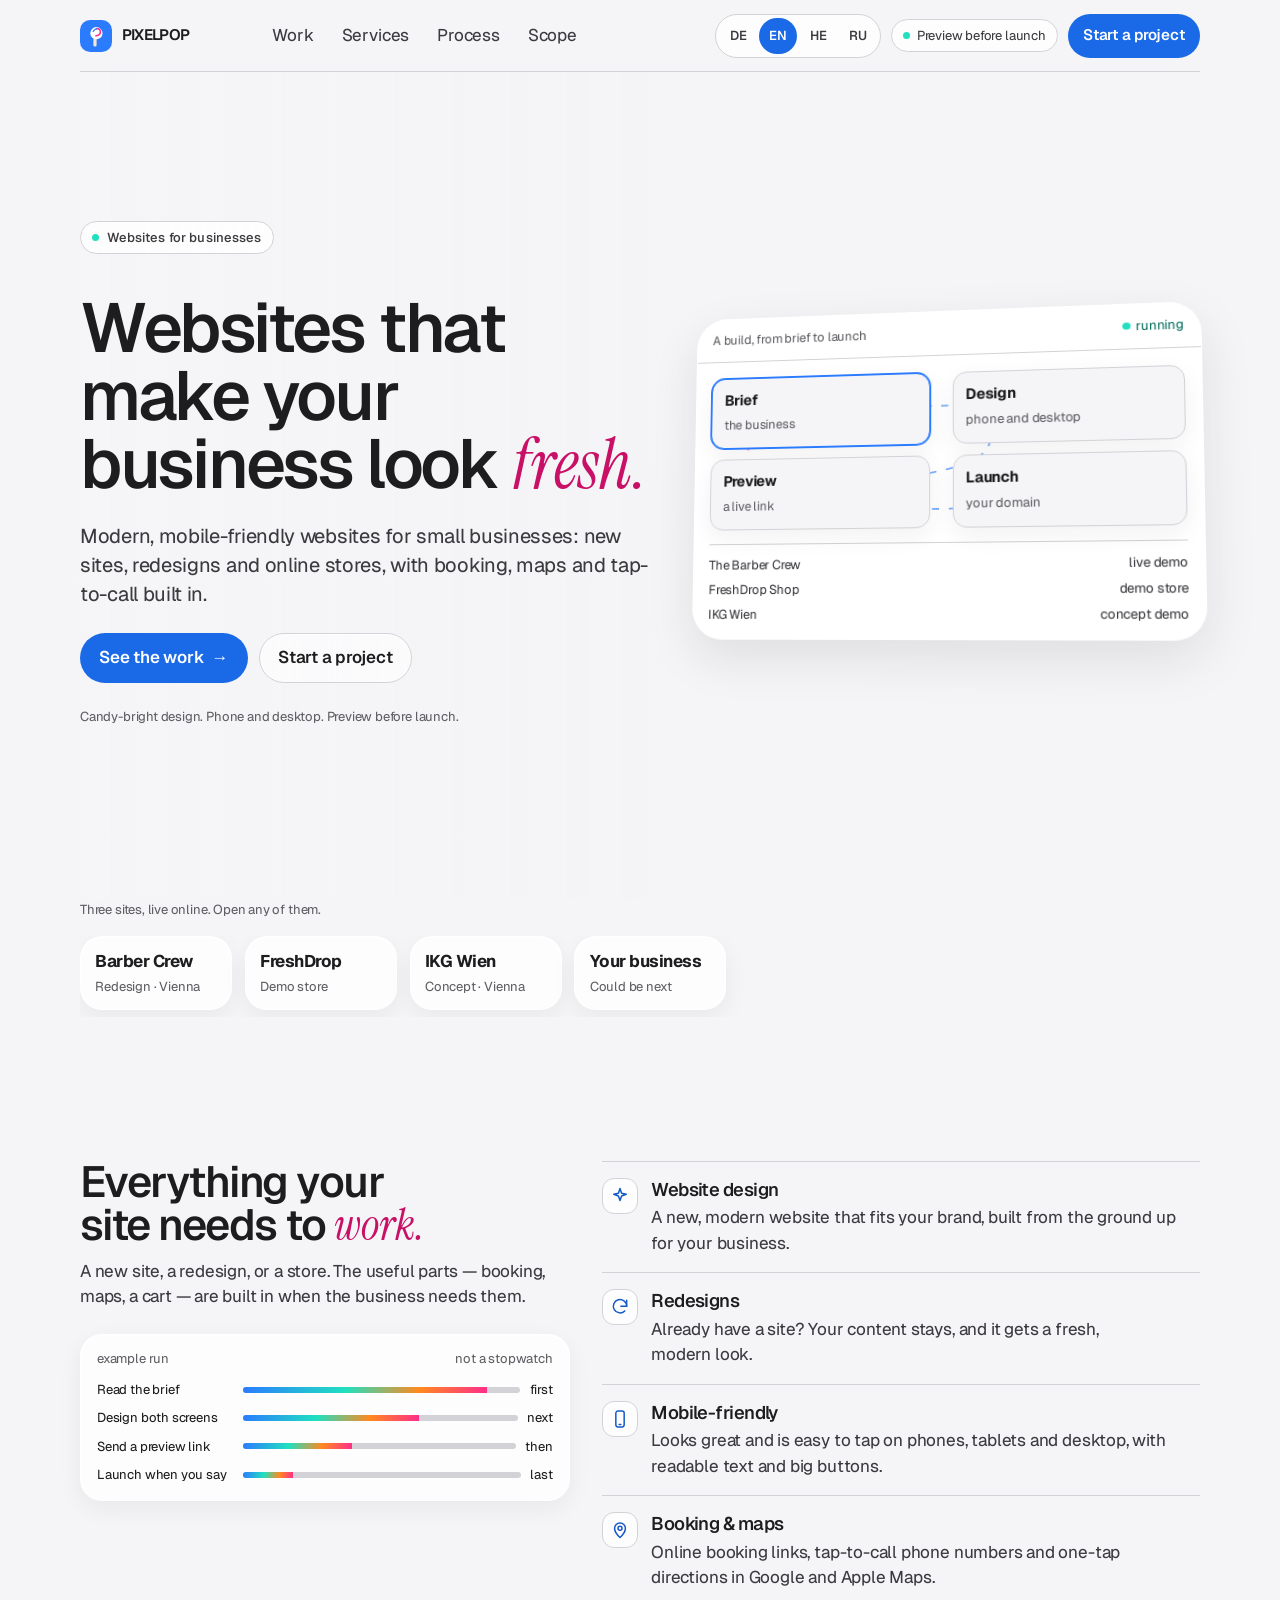
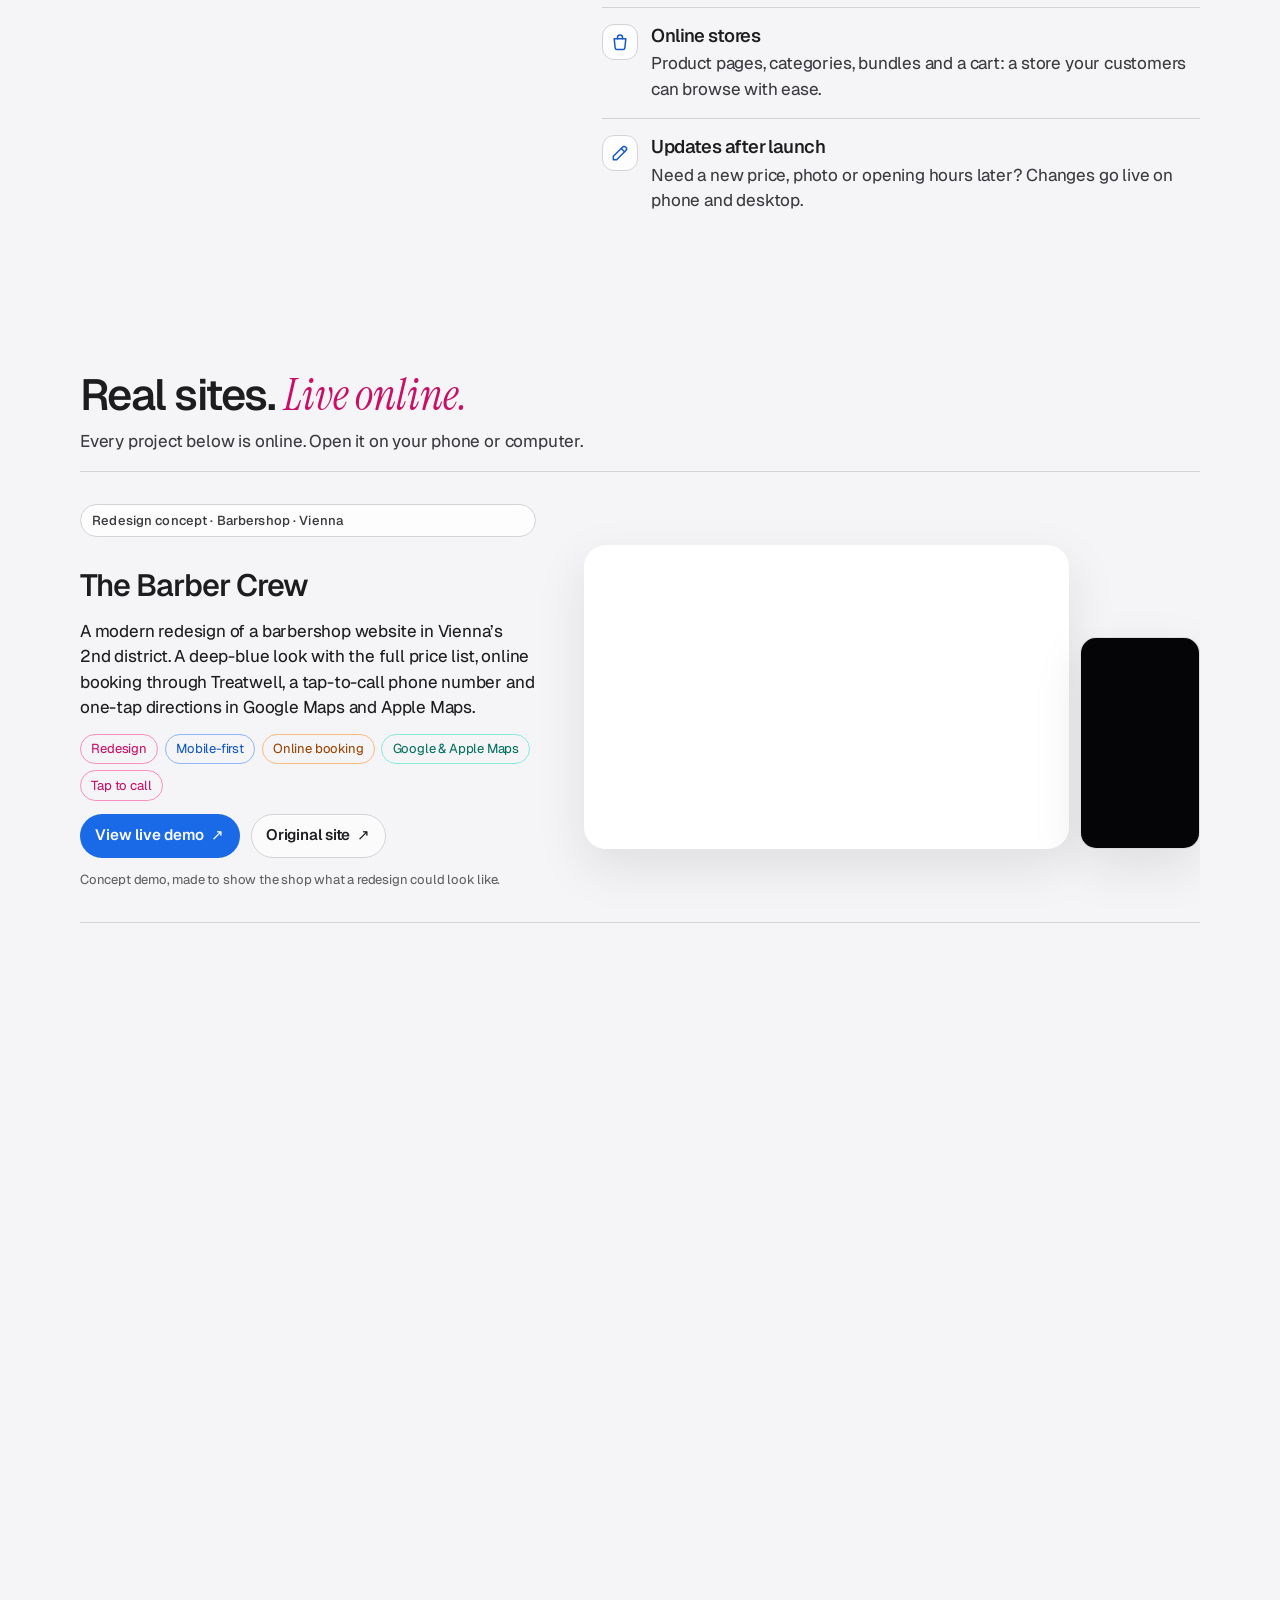
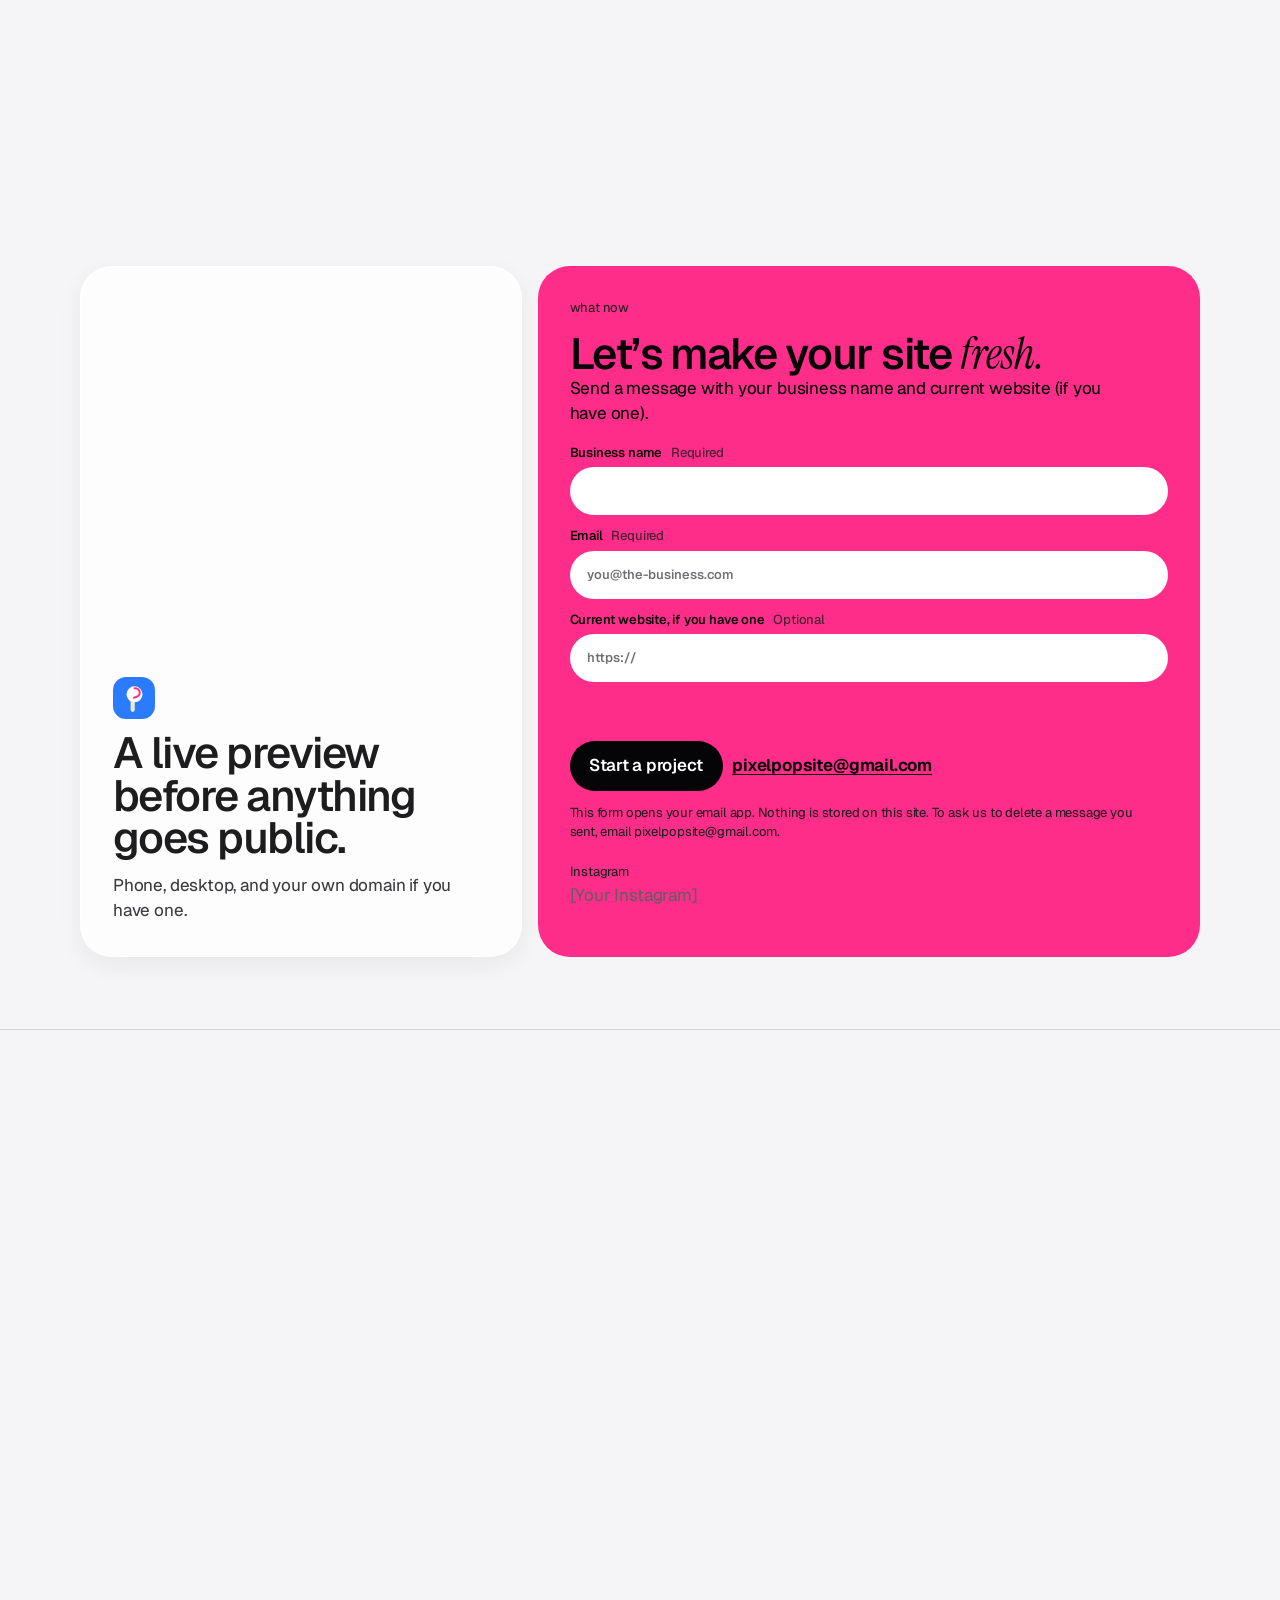
==== commit 91535c8f: "PIXELPOP: smoother scroll and email-only contact Cut scroll jank by dropping canvas shadow blur, dri" ====
--- a/index.html
+++ b/index.html
@@ -5,7 +5,7 @@
   <meta http-equiv="Content-Security-Policy" content="default-src 'self'; base-uri 'self'; object-src 'none'; script-src 'self'; style-src 'self'; img-src 'self' data:; font-src 'self'; media-src 'self'; connect-src 'none'; form-action 'self' mailto:; frame-src 'none'; worker-src 'none'; upgrade-insecure-requests">
   <meta name="referrer" content="strict-origin-when-cross-origin">
   <meta name="viewport" content="width=device-width, initial-scale=1, viewport-fit=cover">
-  <script src="assets/i18n/i18n.js?v=20261118-ux" data-page="index"></script>
+  <script src="assets/i18n/i18n.js?v=20261118-perf" data-page="index"></script>
   <title>PIXELPOP | Websites for businesses</title>
   <meta name="description" content="PIXELPOP designs and builds modern, mobile-friendly websites for businesses — new sites, redesigns, online stores, booking and maps integration.">
   <meta name="color-scheme" content="light dark">
@@ -33,8 +33,8 @@
   <link rel="apple-touch-icon" href="assets/brand/apple-touch-icon.png?ver=20261113-qa">
   <link rel="preload" href="assets/fonts/geist-latin.woff2" as="font" type="font/woff2" crossorigin>
   <link rel="preload" href="assets/fonts/instrument-serif-italic.woff2" as="font" type="font/woff2" crossorigin>
-  <link rel="stylesheet" href="assets/css/tokens.css?v=20261118-ux">
-  <link rel="stylesheet" href="assets/css/site.css?v=20261118-ux">
+  <link rel="stylesheet" href="assets/css/tokens.css?v=20261118-perf">
+  <link rel="stylesheet" href="assets/css/site.css?v=20261118-perf">
   <script src="assets/js/boot.js"></script>
 </head>
 <body>
@@ -235,10 +235,10 @@
           </div>
           <div class="shots">
             <a class="shot" href="https://amireven-crypto.github.io/demo-barber-crew-monday/" target="_blank" rel="noopener">
-              <img src="assets/work/barbercrew-desktop.webp?ver=20261118" alt="The Barber Crew redesign — desktop homepage with a deep-blue dotted hero, booking buttons and a haircut photo" width="1440" height="900" loading="lazy">
+              <img src="assets/work/barbercrew-desktop.webp?ver=20261118-perf" decoding="async" alt="The Barber Crew redesign — desktop homepage with a deep-blue dotted hero, booking buttons and a haircut photo" width="1440" height="900" loading="lazy">
             </a>
             <a class="phone" href="https://amireven-crypto.github.io/demo-barber-crew-monday/" target="_blank" rel="noopener">
-              <img src="assets/work/barbercrew-mobile.webp?ver=20261118" alt="The Barber Crew redesign on a phone" width="390" height="844" loading="lazy">
+              <img src="assets/work/barbercrew-mobile.webp?ver=20261118-perf" decoding="async" alt="The Barber Crew redesign on a phone" width="390" height="844" loading="lazy">
             </a>
           </div>
         </article>
@@ -258,10 +258,10 @@
           </div>
           <div class="shots">
             <a class="shot" href="https://amireven-crypto.github.io/freshdrop/" target="_blank" rel="noopener">
-              <img src="assets/work/freshdrop-desktop.webp?ver=20261118" alt="FreshDrop Shop — desktop homepage of the demo online store" width="1440" height="900" loading="lazy">
+              <img src="assets/work/freshdrop-desktop.webp?ver=20261118-perf" decoding="async" alt="FreshDrop Shop — desktop homepage of the demo online store" width="1440" height="900" loading="lazy">
             </a>
             <a class="phone" href="https://amireven-crypto.github.io/freshdrop/" target="_blank" rel="noopener">
-              <img src="assets/work/freshdrop-mobile.webp?ver=20261118" alt="FreshDrop Shop on a phone" width="390" height="844" loading="lazy">
+              <img src="assets/work/freshdrop-mobile.webp?ver=20261118-perf" decoding="async" alt="FreshDrop Shop on a phone" width="390" height="844" loading="lazy">
             </a>
           </div>
         </article>
@@ -282,10 +282,10 @@
           </div>
           <div class="shots">
             <a class="shot" href="https://amireven-crypto.github.io/ikg-wien-preview/" target="_blank" rel="noopener">
-              <img src="assets/work/ikg-wien-desktop.webp?ver=20261118" alt="IKG Wien concept redesign — desktop homepage with a full-bleed hero video" width="1440" height="900" loading="lazy">
+              <img src="assets/work/ikg-wien-desktop.webp?ver=20261118-perf" decoding="async" alt="IKG Wien concept redesign — desktop homepage with a full-bleed hero video" width="1440" height="900" loading="lazy">
             </a>
             <a class="phone" href="https://amireven-crypto.github.io/ikg-wien-preview/" target="_blank" rel="noopener">
-              <img src="assets/work/ikg-wien-mobile.webp?ver=20261118" alt="IKG Wien concept redesign on a phone" width="390" height="844" loading="lazy">
+              <img src="assets/work/ikg-wien-mobile.webp?ver=20261118-perf" decoding="async" alt="IKG Wien concept redesign on a phone" width="390" height="844" loading="lazy">
             </a>
           </div>
         </article>
@@ -446,7 +446,6 @@
           </form>
           <p class="fine privacy-note">This form opens your email app. Nothing is stored on this site. To ask us to delete a message you sent, email pixelpopsite@gmail.com.</p>
           <div class="contacts">
-            <p><span class="fine">Phone / WhatsApp</span><br><span class="ph">[Your phone / WhatsApp]</span></p>
             <p><span class="fine">Instagram</span><br><span class="ph">[Your Instagram]</span></p>
           </div>
         </div>
@@ -480,7 +479,6 @@
           <h2>Studio</h2>
           <ul>
             <li><a href="mailto:pixelpopsite@gmail.com">pixelpopsite@gmail.com</a></li>
-            <li><span class="ph">[Your phone / WhatsApp]</span></li>
             <li><span class="ph">[Your Instagram]</span></li>
           </ul>
         </div>
--- a/assets/css/tokens.css
+++ b/assets/css/tokens.css
@@ -10,21 +10,21 @@
   src: url("../fonts/geist-latin.woff2") format("woff2");
   font-weight: 100 900;
   font-style: normal;
-  font-display: swap;
+  font-display: optional;
 }
 @font-face {
   font-family: "Instrument Serif";
   src: url("../fonts/instrument-serif-italic.woff2") format("woff2");
   font-weight: 400;
   font-style: italic;
-  font-display: swap;
+  font-display: optional;
 }
 @font-face {
   font-family: "Noto Sans Hebrew";
   src: url("../fonts/notosanshebrew-var.woff2") format("woff2");
   font-weight: 100 900;
   font-style: normal;
-  font-display: swap;
+  font-display: optional;
   unicode-range: U+0307-0308, U+0590-05FF, U+200C-2010, U+20AA, U+25CC, U+FB1D-FB4F;
 }
 @font-face {
@@ -32,7 +32,7 @@
   src: url("../fonts/notosans-cyrillic-var.woff2") format("woff2");
   font-weight: 100 900;
   font-style: normal;
-  font-display: swap;
+  font-display: optional;
   unicode-range: U+0301, U+0400-045F, U+0490-0491, U+04B0-04B1, U+2116;
 }
 
@@ -127,13 +127,13 @@
   --nav-h: 72px;
   --measure: 66ch;
 
-  --glass-blur: 18px;
+  --glass-blur: 12px;
   --glass-sat: 160%;
 
   --dur-instant: 120ms;
   --dur-fast: 220ms;
   --dur-base: 480ms;
-  --dur-settle: 900ms;
+  --dur-settle: 500ms;
   --dur-loader: 1200ms;
   --dur-fold: 720ms;
   --ease-out: cubic-bezier(0.16, 1, 0.3, 1);
@@ -164,7 +164,7 @@
     --inset: inset 0 1px 0 rgba(255, 255, 255, 0.14);
     --nav-bg: rgba(5, 5, 7, 0.72);
     --scrim: var(--black);
-    --stream-alpha: 0.95;
+    --stream-alpha: 0.7;
     --ghost-bg: rgba(255, 255, 255, 0.06);
     --ghost-ink: #F4F2FA;
     --pink-text: #FF7AB8;
@@ -176,7 +176,7 @@
 }
 
 @media (max-width: 699px) {
-  :root { --glass-blur: 12px; --nav-h: 64px; --stream-alpha: 0.38; }
+  :root { --glass-blur: 10px; --nav-h: 64px; --stream-alpha: 0.32; }
 }
 @media (max-width: 699px) and (prefers-color-scheme: dark) {
   :root { --stream-alpha: 0.72; }
--- a/assets/css/site.css
+++ b/assets/css/site.css
@@ -68,6 +68,8 @@
   z-index: 0;
   pointer-events: none;
   opacity: var(--stream-alpha);
+  contain: strict;
+  transform: translateZ(0);
 }
 
 .page { position: relative; z-index: 1; }
@@ -161,6 +163,7 @@
   border-bottom: 1px solid var(--line);
   backdrop-filter: blur(var(--glass-blur)) saturate(var(--glass-sat));
   -webkit-backdrop-filter: blur(var(--glass-blur)) saturate(var(--glass-sat));
+  transform: translateZ(0);
 }
 .logo {
   display: inline-flex;
@@ -748,19 +751,18 @@
 
 /* Settle */
 .js .settle {
-  opacity: 0.55;
-  filter: blur(10px);
-  transform: translateY(22px) scale(1.025);
+  opacity: 0;
+  transform: translateY(16px);
 }
 .js .settle.in {
   animation: settle var(--dur-settle) var(--ease-mechanism) both;
 }
 @keyframes settle {
-  from { opacity: 0.45; filter: blur(14px); transform: translateY(26px) scale(1.035); }
-  to { opacity: 1; filter: blur(0); transform: none; }
+  from { opacity: 0; transform: translateY(16px); }
+  to { opacity: 1; transform: none; }
 }
 @media (prefers-reduced-motion: reduce) {
-  .js .settle, .js .settle.in { animation: none; opacity: 1; filter: none; transform: none; }
+  .js .settle, .js .settle.in { animation: none; opacity: 1; transform: none; }
   .bead, .js .ring-value, .js .bar span { animation: none; }
   .js .ring-value { stroke-dashoffset: 0; }
   .window { transform: none; }
@@ -778,7 +780,7 @@
 }
 
 /* Plate steps. JS sets data-open 0–10. Without JS the plate stays full size. */
-.js .plate-card { transform: scale(0.14); pointer-events: none; }
+.js .plate-card { transform: scale(0.14); pointer-events: none; will-change: transform; }
 .js .plate-section.is-live .plate-card { pointer-events: auto; }
 .js .plate-section[data-open="1"] .plate-card { transform: scale(0.22); }
 .js .plate-section[data-open="2"] .plate-card { transform: scale(0.32); }
@@ -790,7 +792,6 @@
 .js .plate-section[data-open="8"] .plate-card { transform: scale(0.9); }
 .js .plate-section[data-open="9"] .plate-card { transform: scale(0.96); }
 .js .plate-section[data-open="10"] .plate-card { transform: scale(1); }
-.js .plate-card { transition: transform var(--dur-fast) var(--ease-mechanism); }
 @media (prefers-reduced-motion: reduce) {
   .js .plate-card, .js .plate-section[data-open] .plate-card {
     transform: none; transition: none; pointer-events: auto; opacity: 1;
@@ -924,3 +925,9 @@
   font-size: var(--step--1);
 }
 .privacy-note { margin-top: var(--space-3); max-width: 36rem; }
+
+/* Skip offscreen layout/paint; last rendered size is remembered to limit CLS */
+.work-item, #process, #scope, .foot {
+  content-visibility: auto;
+  contain-intrinsic-size: auto 720px;
+}
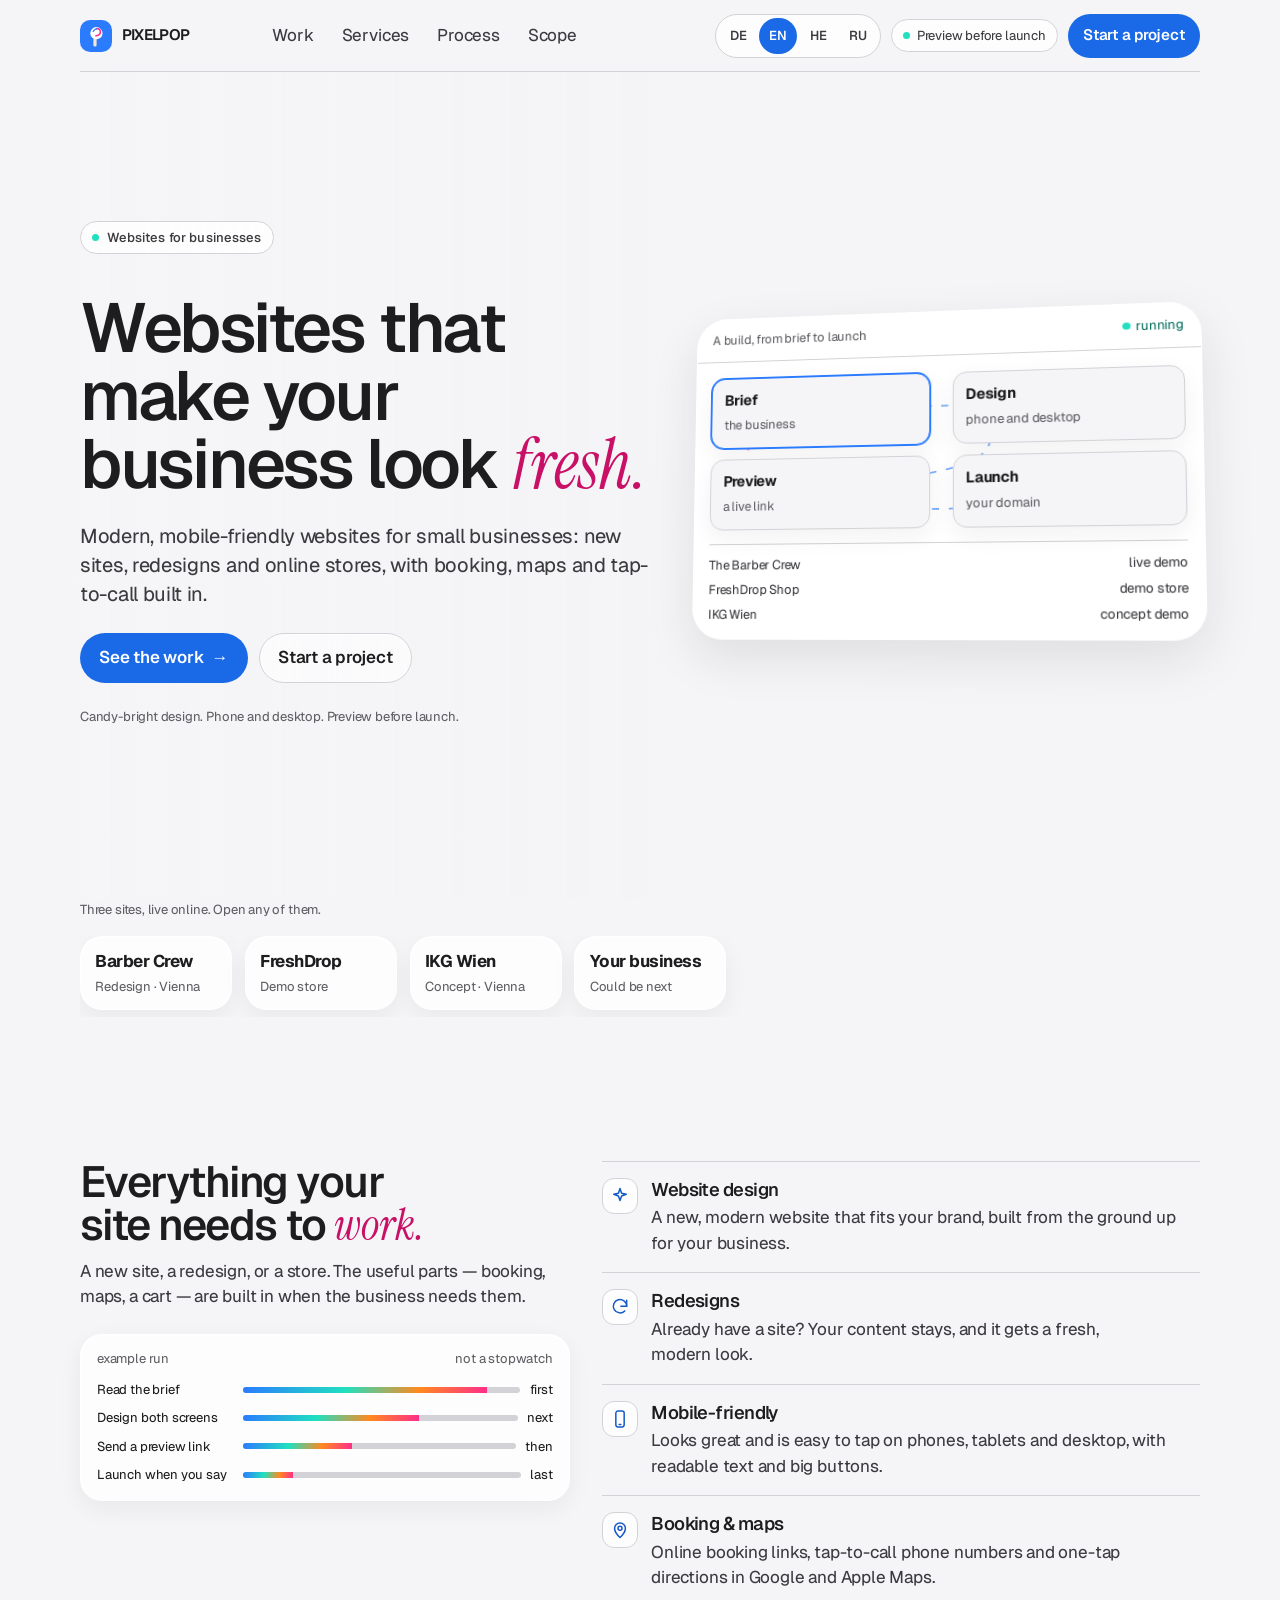
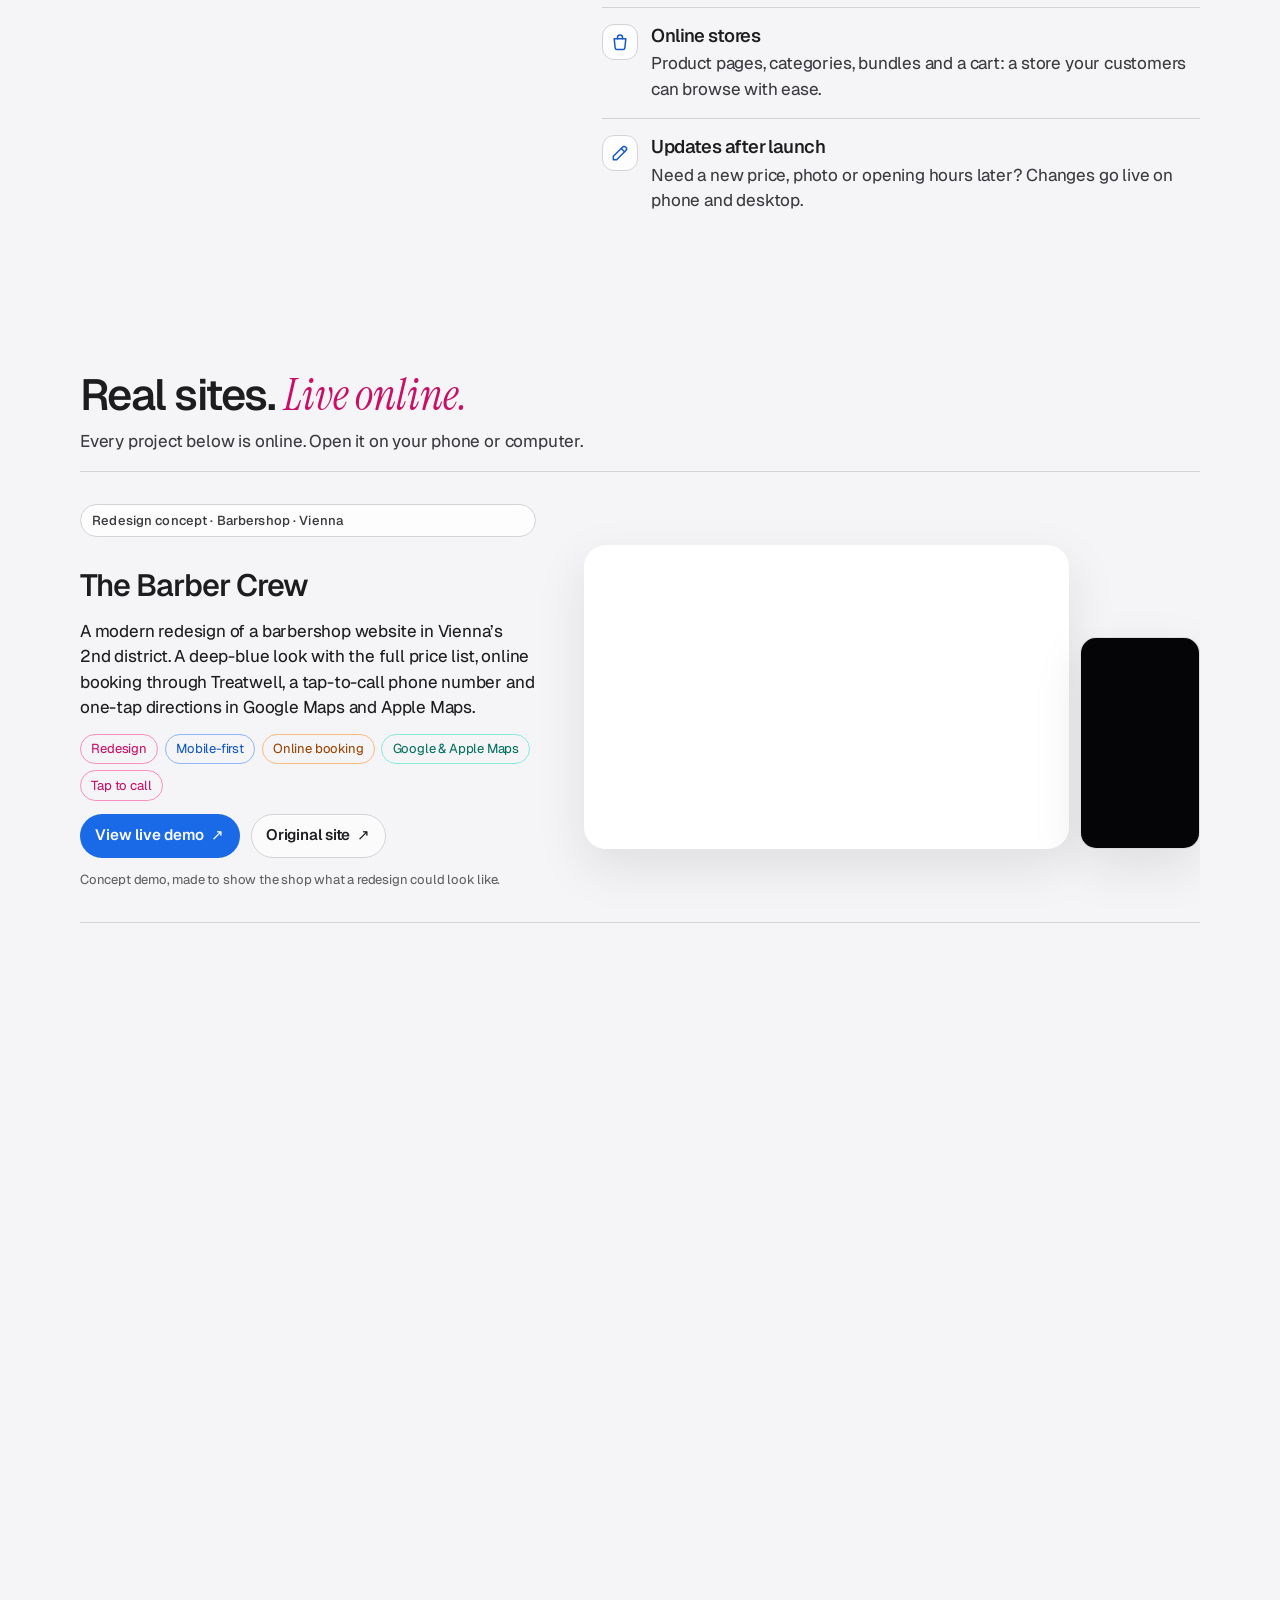
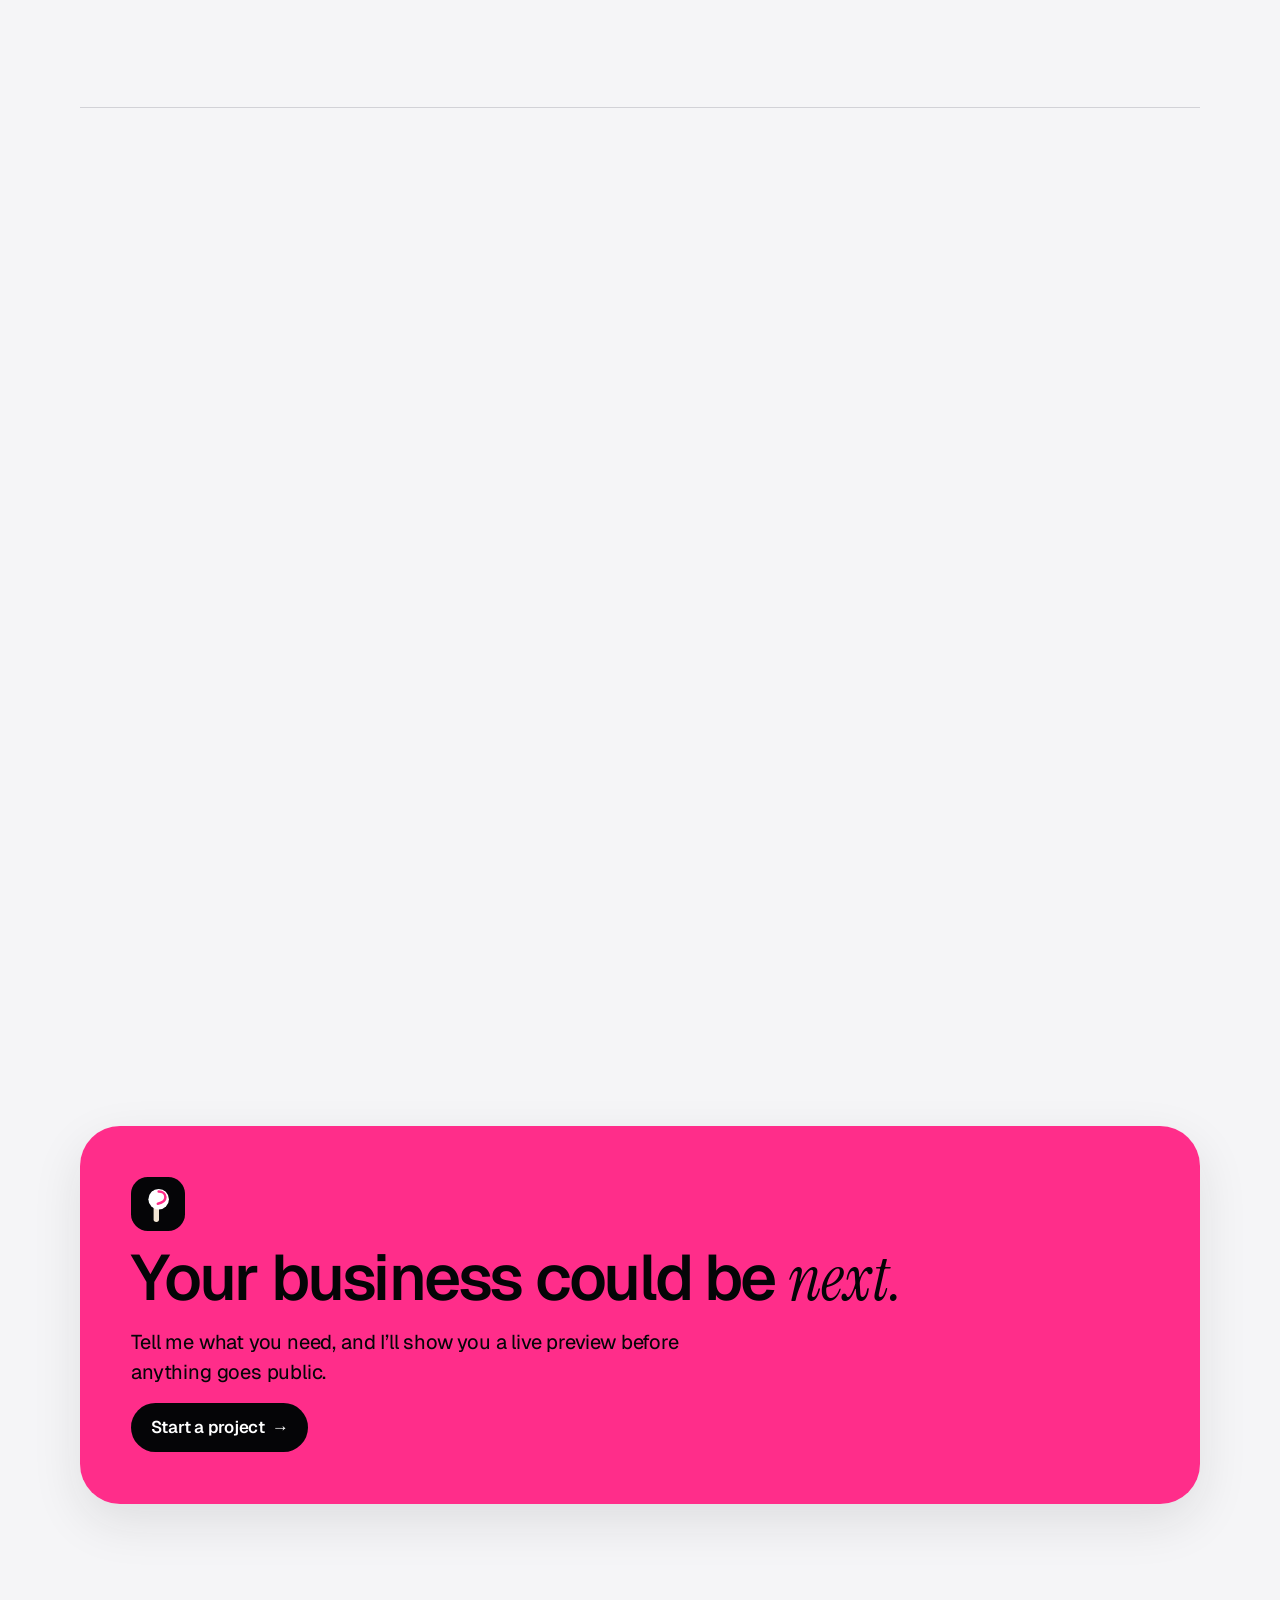
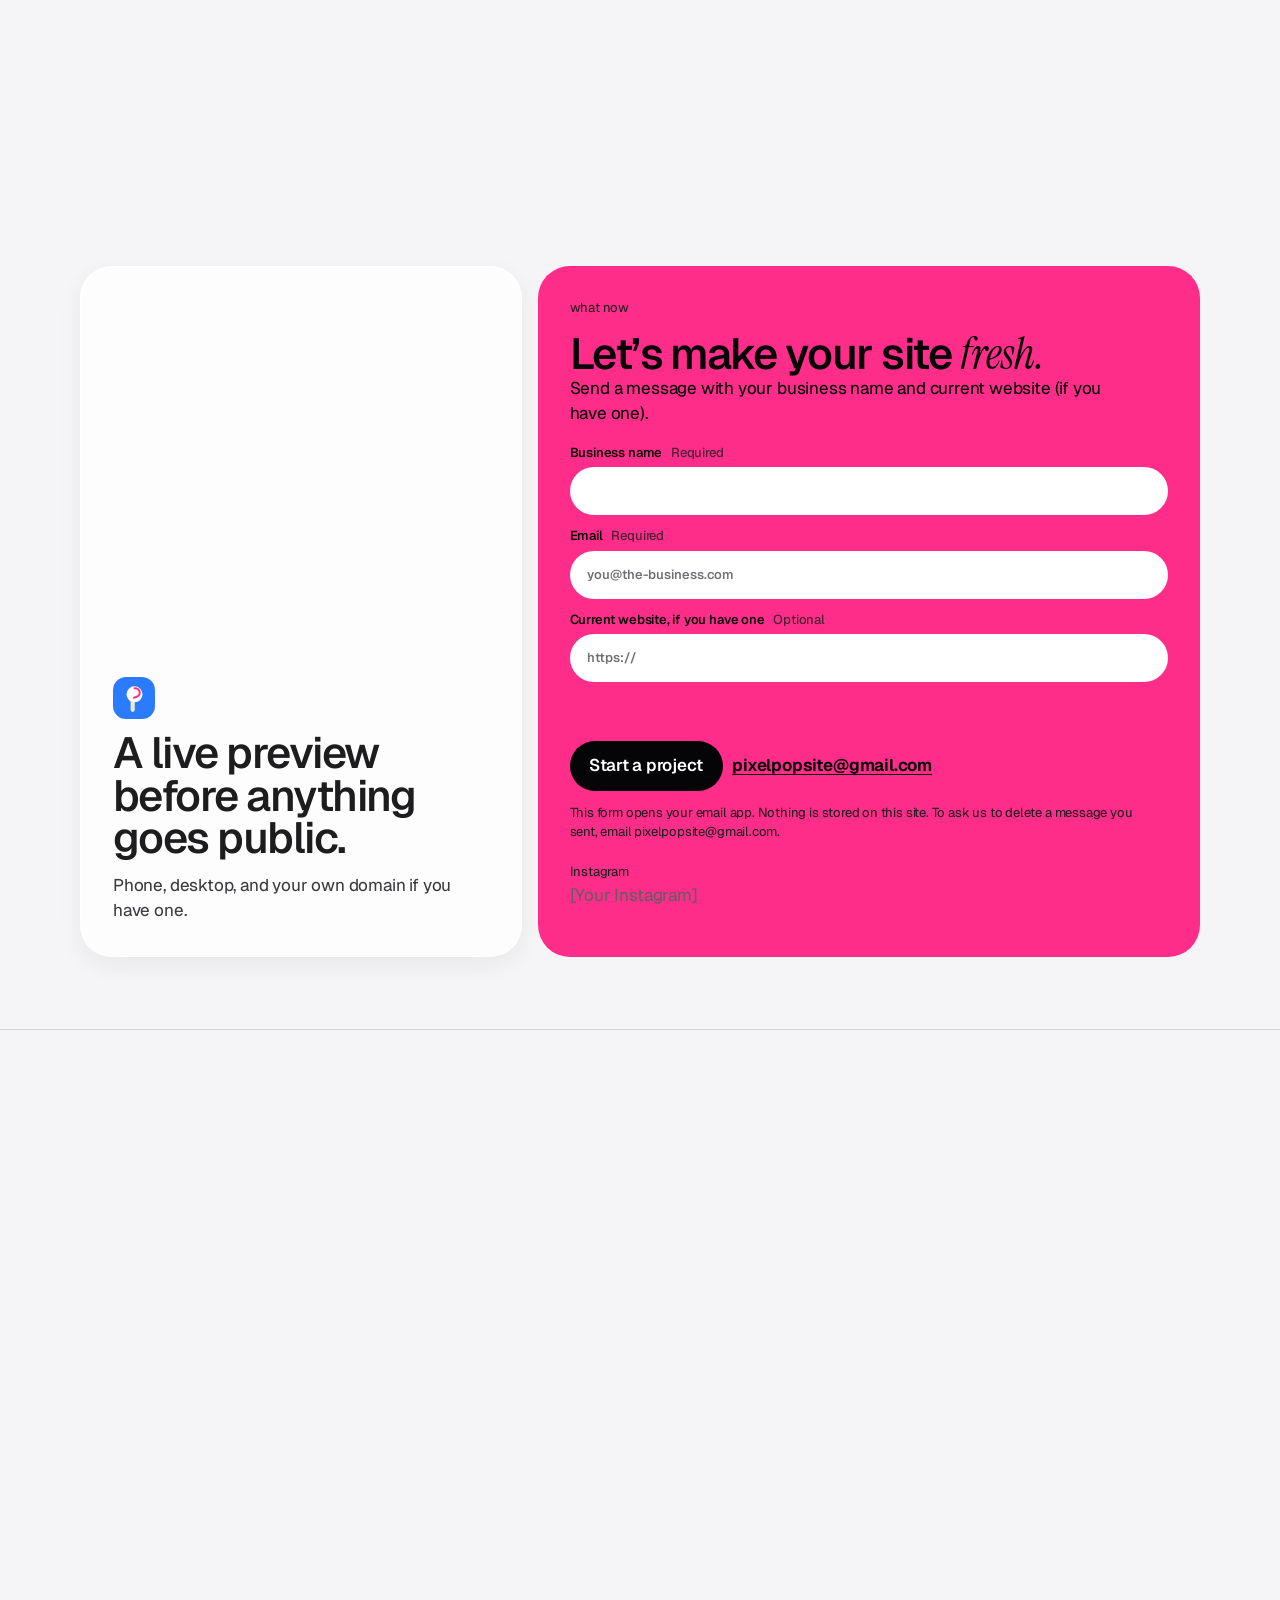
==== commit 72d3801c: "PIXELPOP: smoother mobile scroll (no live canvas on phones) Turn off the candy stream, nav backdrop-" ====
--- a/index.html
+++ b/index.html
@@ -5,7 +5,7 @@
   <meta http-equiv="Content-Security-Policy" content="default-src 'self'; base-uri 'self'; object-src 'none'; script-src 'self'; style-src 'self'; img-src 'self' data:; font-src 'self'; media-src 'self'; connect-src 'none'; form-action 'self' mailto:; frame-src 'none'; worker-src 'none'; upgrade-insecure-requests">
   <meta name="referrer" content="strict-origin-when-cross-origin">
   <meta name="viewport" content="width=device-width, initial-scale=1, viewport-fit=cover">
-  <script src="assets/i18n/i18n.js?v=20261118-perf" data-page="index"></script>
+  <script src="assets/i18n/i18n.js?v=20261118-mobile" data-page="index"></script>
   <title>PIXELPOP | Websites for businesses</title>
   <meta name="description" content="PIXELPOP designs and builds modern, mobile-friendly websites for businesses — new sites, redesigns, online stores, booking and maps integration.">
   <meta name="color-scheme" content="light dark">
@@ -33,8 +33,8 @@
   <link rel="apple-touch-icon" href="assets/brand/apple-touch-icon.png?ver=20261113-qa">
   <link rel="preload" href="assets/fonts/geist-latin.woff2" as="font" type="font/woff2" crossorigin>
   <link rel="preload" href="assets/fonts/instrument-serif-italic.woff2" as="font" type="font/woff2" crossorigin>
-  <link rel="stylesheet" href="assets/css/tokens.css?v=20261118-perf">
-  <link rel="stylesheet" href="assets/css/site.css?v=20261118-perf">
+  <link rel="stylesheet" href="assets/css/tokens.css?v=20261118-mobile">
+  <link rel="stylesheet" href="assets/css/site.css?v=20261118-mobile">
   <script src="assets/js/boot.js"></script>
 </head>
 <body>
@@ -497,7 +497,7 @@
     </div>
   </footer>
 
-  <script src="assets/i18n/apply.js"></script>
-  <script src="assets/js/site.js"></script>
+  <script src="assets/i18n/apply.js?v=20261118-mobile"></script>
+  <script src="assets/js/site.js?v=20261118-mobile"></script>
 </body>
 </html>
--- a/assets/css/tokens.css
+++ b/assets/css/tokens.css
@@ -175,9 +175,21 @@
   }
 }
 
-@media (max-width: 699px) {
-  :root { --glass-blur: 10px; --nav-h: 64px; --stream-alpha: 0.32; }
+@media (max-width: 899px) {
+  :root {
+    --glass-blur: 0px;
+    --nav-h: 64px;
+    --stream-alpha: 0;
+    --shadow: 0 8px 22px rgba(29, 29, 31, 0.08);
+    --shadow-soft: 0 4px 12px rgba(29, 29, 31, 0.06);
+    --nav-bg: var(--bg);
+  }
 }
-@media (max-width: 699px) and (prefers-color-scheme: dark) {
-  :root { --stream-alpha: 0.72; }
+@media (max-width: 899px) and (prefers-color-scheme: dark) {
+  :root {
+    --stream-alpha: 0;
+    --shadow: 0 8px 22px rgba(0, 0, 0, 0.35);
+    --shadow-soft: 0 4px 12px rgba(0, 0, 0, 0.28);
+    --nav-bg: var(--bg);
+  }
 }
--- a/assets/css/site.css
+++ b/assets/css/site.css
@@ -287,7 +287,7 @@
 
 /* Sections */
 section { position: relative; padding: var(--space-8) 0; }
-.hero { padding-top: var(--space-7); min-height: calc(100vh - var(--nav-h)); min-height: calc(100svh - var(--nav-h)); display: flex; align-items: center; }
+.hero { padding-top: var(--space-7); min-height: calc(100vh - var(--nav-h)); min-height: calc(100svh - var(--nav-h)); min-height: calc(100dvh - var(--nav-h)); display: flex; align-items: center; }
 .hero::before {
   content: "";
   position: absolute;
@@ -795,6 +795,53 @@
 @media (prefers-reduced-motion: reduce) {
   .js .plate-card, .js .plate-section[data-open] .plate-card {
     transform: none; transition: none; pointer-events: auto; opacity: 1;
+  }
+}
+
+
+/* Phone / touch: turn off the live canvas, nav backdrop-filter, scroll-smooth
+   and content-visibility. Desktop (900px+, fine pointer) is unchanged. */
+@media (max-width: 899px), (hover: none) and (pointer: coarse) {
+  html { scroll-behavior: auto; }
+  #stream { display: none !important; }
+  body::before {
+    content: "";
+    position: fixed;
+    inset: 0;
+    z-index: 0;
+    pointer-events: none;
+    background:
+      radial-gradient(120% 80% at 86% 0%, rgba(43, 123, 255, 0.16), transparent 58%),
+      radial-gradient(90% 55% at 100% 36%, rgba(255, 45, 138, 0.12), transparent 52%),
+      radial-gradient(80% 50% at 78% 88%, rgba(32, 224, 192, 0.10), transparent 55%),
+      radial-gradient(50% 40% at 8% 70%, rgba(191, 90, 242, 0.07), transparent 60%);
+  }
+  .nav-bar {
+    backdrop-filter: none;
+    -webkit-backdrop-filter: none;
+    background: var(--bg);
+    transform: none;
+  }
+  .js .plate-card,
+  .js .plate-section[data-open] .plate-card {
+    will-change: auto;
+    transform: none;
+    pointer-events: auto;
+    opacity: 1;
+  }
+  .work-item, #process, #scope, .foot {
+    content-visibility: visible;
+    contain-intrinsic-size: none;
+  }
+}
+@media (max-width: 899px) and (prefers-color-scheme: dark),
+       (hover: none) and (pointer: coarse) and (prefers-color-scheme: dark) {
+  body::before {
+    background:
+      radial-gradient(120% 80% at 86% 0%, rgba(43, 123, 255, 0.28), transparent 58%),
+      radial-gradient(90% 55% at 100% 36%, rgba(255, 45, 138, 0.18), transparent 52%),
+      radial-gradient(80% 50% at 78% 88%, rgba(32, 224, 192, 0.14), transparent 55%),
+      radial-gradient(50% 40% at 8% 70%, rgba(191, 90, 242, 0.12), transparent 60%);
   }
 }
 
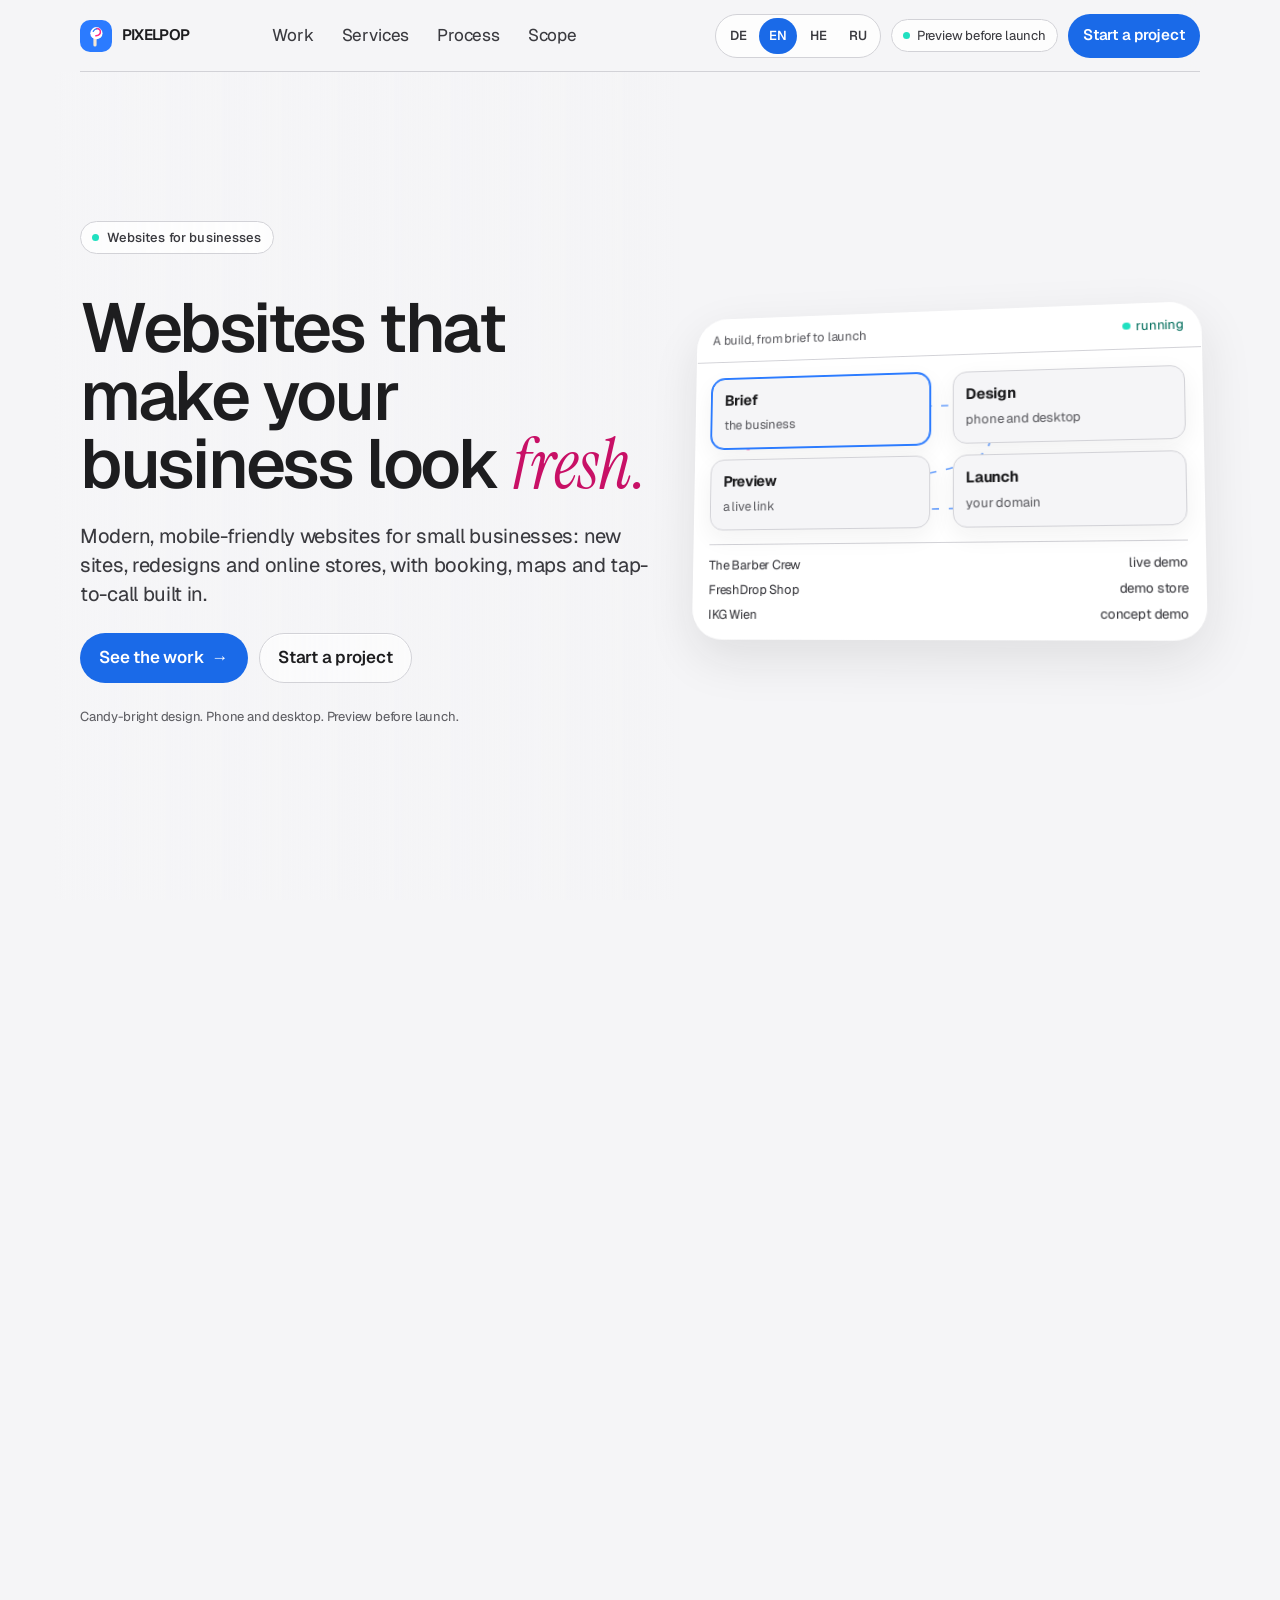
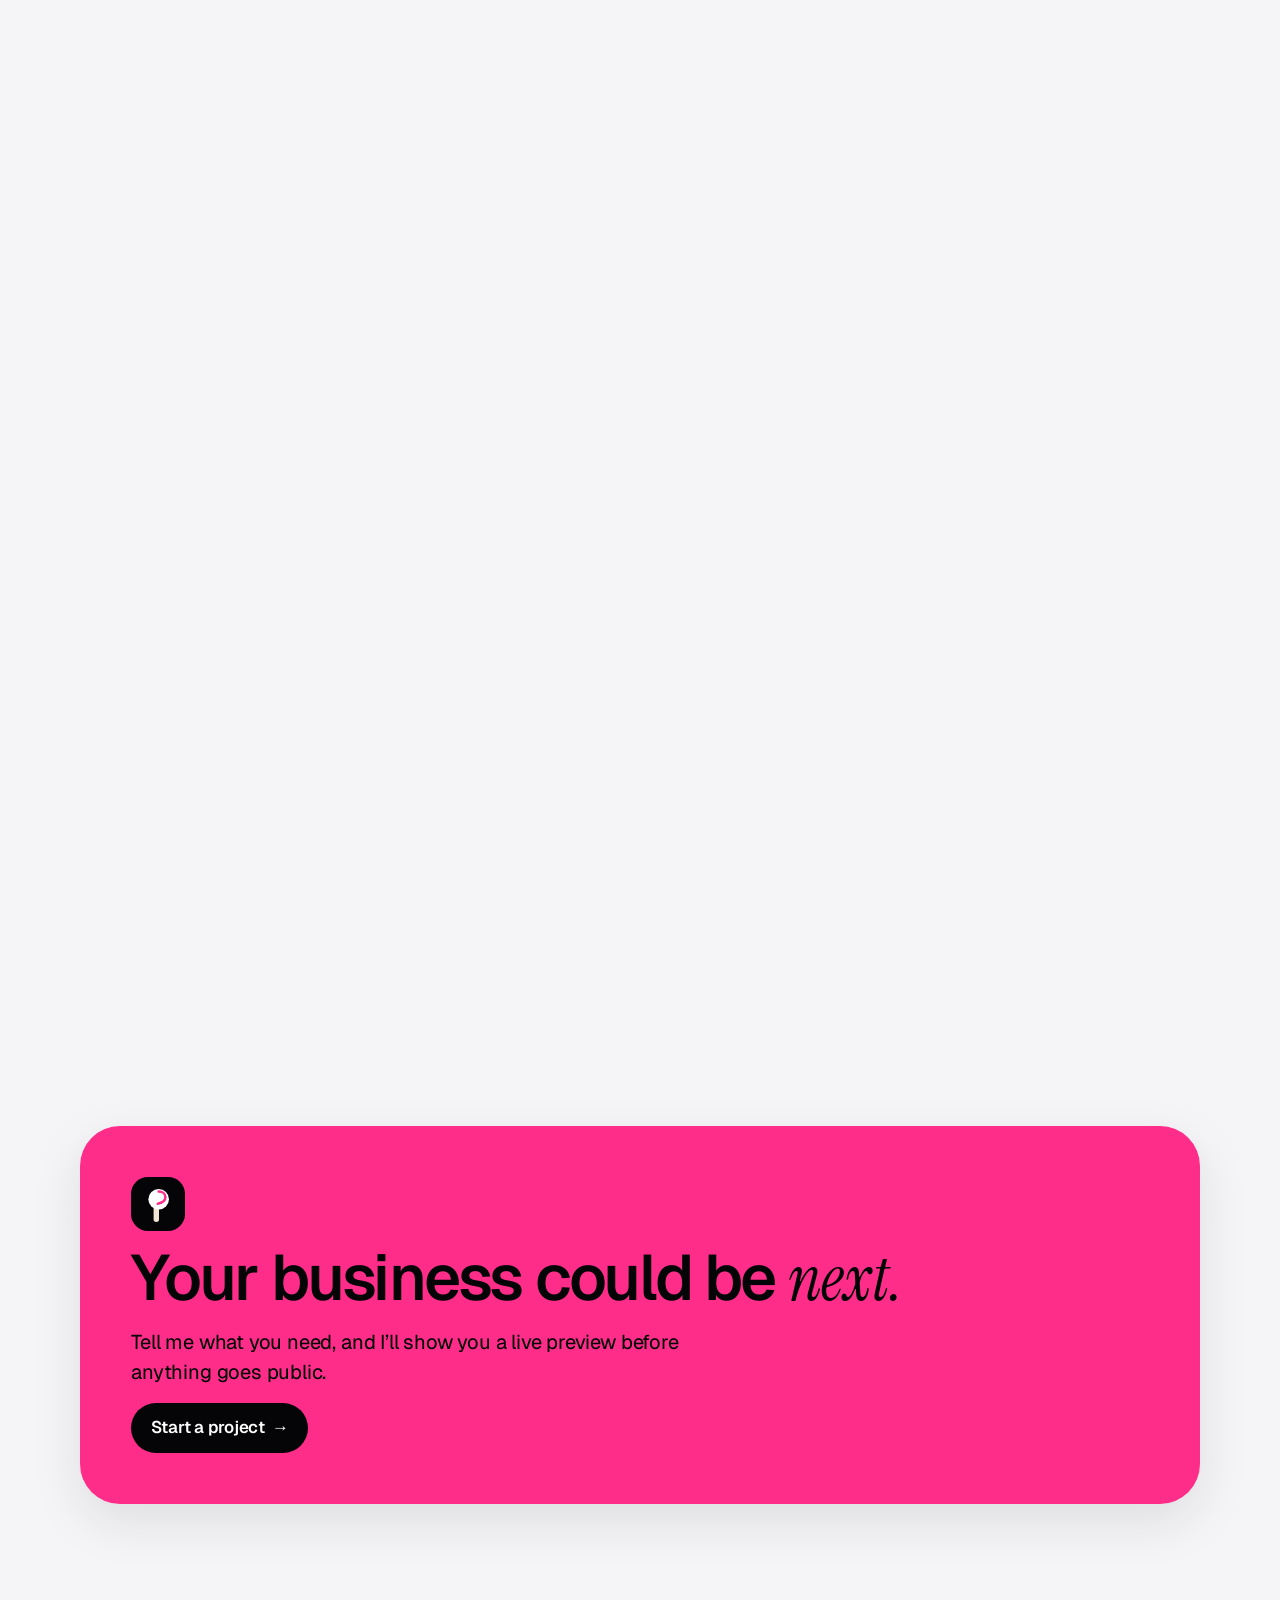
==== commit 02bcfa98: "PIXELPOP: fix iPhone Safari stuck states Skip the intro overlay and opacity-0 reveals on phones so c" ====
--- a/index.html
+++ b/index.html
@@ -5,7 +5,7 @@
   <meta http-equiv="Content-Security-Policy" content="default-src 'self'; base-uri 'self'; object-src 'none'; script-src 'self'; style-src 'self'; img-src 'self' data:; font-src 'self'; media-src 'self'; connect-src 'none'; form-action 'self' mailto:; frame-src 'none'; worker-src 'none'; upgrade-insecure-requests">
   <meta name="referrer" content="strict-origin-when-cross-origin">
   <meta name="viewport" content="width=device-width, initial-scale=1, viewport-fit=cover">
-  <script src="assets/i18n/i18n.js?v=20261118-mobile" data-page="index"></script>
+  <script src="assets/i18n/i18n.js?v=20261118-ios" data-page="index"></script>
   <title>PIXELPOP | Websites for businesses</title>
   <meta name="description" content="PIXELPOP designs and builds modern, mobile-friendly websites for businesses — new sites, redesigns, online stores, booking and maps integration.">
   <meta name="color-scheme" content="light dark">
@@ -33,9 +33,9 @@
   <link rel="apple-touch-icon" href="assets/brand/apple-touch-icon.png?ver=20261113-qa">
   <link rel="preload" href="assets/fonts/geist-latin.woff2" as="font" type="font/woff2" crossorigin>
   <link rel="preload" href="assets/fonts/instrument-serif-italic.woff2" as="font" type="font/woff2" crossorigin>
-  <link rel="stylesheet" href="assets/css/tokens.css?v=20261118-mobile">
-  <link rel="stylesheet" href="assets/css/site.css?v=20261118-mobile">
-  <script src="assets/js/boot.js"></script>
+  <link rel="stylesheet" href="assets/css/tokens.css?v=20261118-ios">
+  <link rel="stylesheet" href="assets/css/site.css?v=20261118-ios">
+  <script src="assets/js/boot.js?v=20261118-ios"></script>
 </head>
 <body>
   <a class="skip" href="#main">Skip to main content</a>
@@ -497,7 +497,7 @@
     </div>
   </footer>
 
-  <script src="assets/i18n/apply.js?v=20261118-mobile"></script>
-  <script src="assets/js/site.js?v=20261118-mobile"></script>
+  <script src="assets/i18n/apply.js?v=20261118-ios"></script>
+  <script src="assets/js/site.js?v=20261118-ios"></script>
 </body>
 </html>
--- a/assets/css/site.css
+++ b/assets/css/site.css
@@ -17,7 +17,8 @@
   background: var(--bg);
   text-rendering: optimizeLegibility;
   -webkit-font-smoothing: antialiased;
-  overflow-x: clip;
+  overflow-x: hidden;
+  touch-action: manipulation;
 }
 img { max-width: 100%; height: auto; display: block; }
 a { color: inherit; text-decoration-thickness: 1px; text-underline-offset: 0.18em; }
@@ -233,7 +234,7 @@
   flex-direction: column;
   gap: 0.25rem;
 }
-body.menu-open .menu { display: flex; }
+body.menu-open .menu { display: flex; overflow-y: auto; -webkit-overflow-scrolling: touch; touch-action: pan-y; }
 .menu a { font-size: var(--step-2); padding: 0.8rem 0.2rem; color: var(--fg); }
 @media (min-width: 980px) {
   .links-desk { display: flex; }
@@ -799,22 +800,27 @@
 }
 
 
-/* Phone / touch: turn off the live canvas, nav backdrop-filter, scroll-smooth
-   and content-visibility. Desktop (900px+, fine pointer) is unchanged. */
+/* Phone / touch: no live canvas, no nav blur, no intro overlay, no
+   opacity-0 reveals, no fixed wash (fixed body::before traps iOS scroll).
+   Desktop (900px+, fine pointer) is unchanged. */
 @media (max-width: 899px), (hover: none) and (pointer: coarse) {
   html { scroll-behavior: auto; }
   #stream { display: none !important; }
-  body::before {
-    content: "";
-    position: fixed;
-    inset: 0;
-    z-index: 0;
-    pointer-events: none;
-    background:
+  .loader { display: none !important; }
+  .js .settle, .js .settle.in {
+    animation: none;
+    opacity: 1;
+    transform: none;
+  }
+  body {
+    background-image:
       radial-gradient(120% 80% at 86% 0%, rgba(43, 123, 255, 0.16), transparent 58%),
       radial-gradient(90% 55% at 100% 36%, rgba(255, 45, 138, 0.12), transparent 52%),
       radial-gradient(80% 50% at 78% 88%, rgba(32, 224, 192, 0.10), transparent 55%),
       radial-gradient(50% 40% at 8% 70%, rgba(191, 90, 242, 0.07), transparent 60%);
+    background-repeat: no-repeat;
+    background-attachment: scroll;
+    background-size: 100% 140vh;
   }
   .nav-bar {
     backdrop-filter: none;
@@ -833,11 +839,15 @@
     content-visibility: visible;
     contain-intrinsic-size: none;
   }
+  /* iOS zooms any focused field under 16px and the page then feels stuck. */
+  input[type="email"], input[type="text"], input[type="url"], textarea {
+    font-size: 16px;
+  }
 }
 @media (max-width: 899px) and (prefers-color-scheme: dark),
        (hover: none) and (pointer: coarse) and (prefers-color-scheme: dark) {
-  body::before {
-    background:
+  body {
+    background-image:
       radial-gradient(120% 80% at 86% 0%, rgba(43, 123, 255, 0.28), transparent 58%),
       radial-gradient(90% 55% at 100% 36%, rgba(255, 45, 138, 0.18), transparent 52%),
       radial-gradient(80% 50% at 78% 88%, rgba(32, 224, 192, 0.14), transparent 55%),
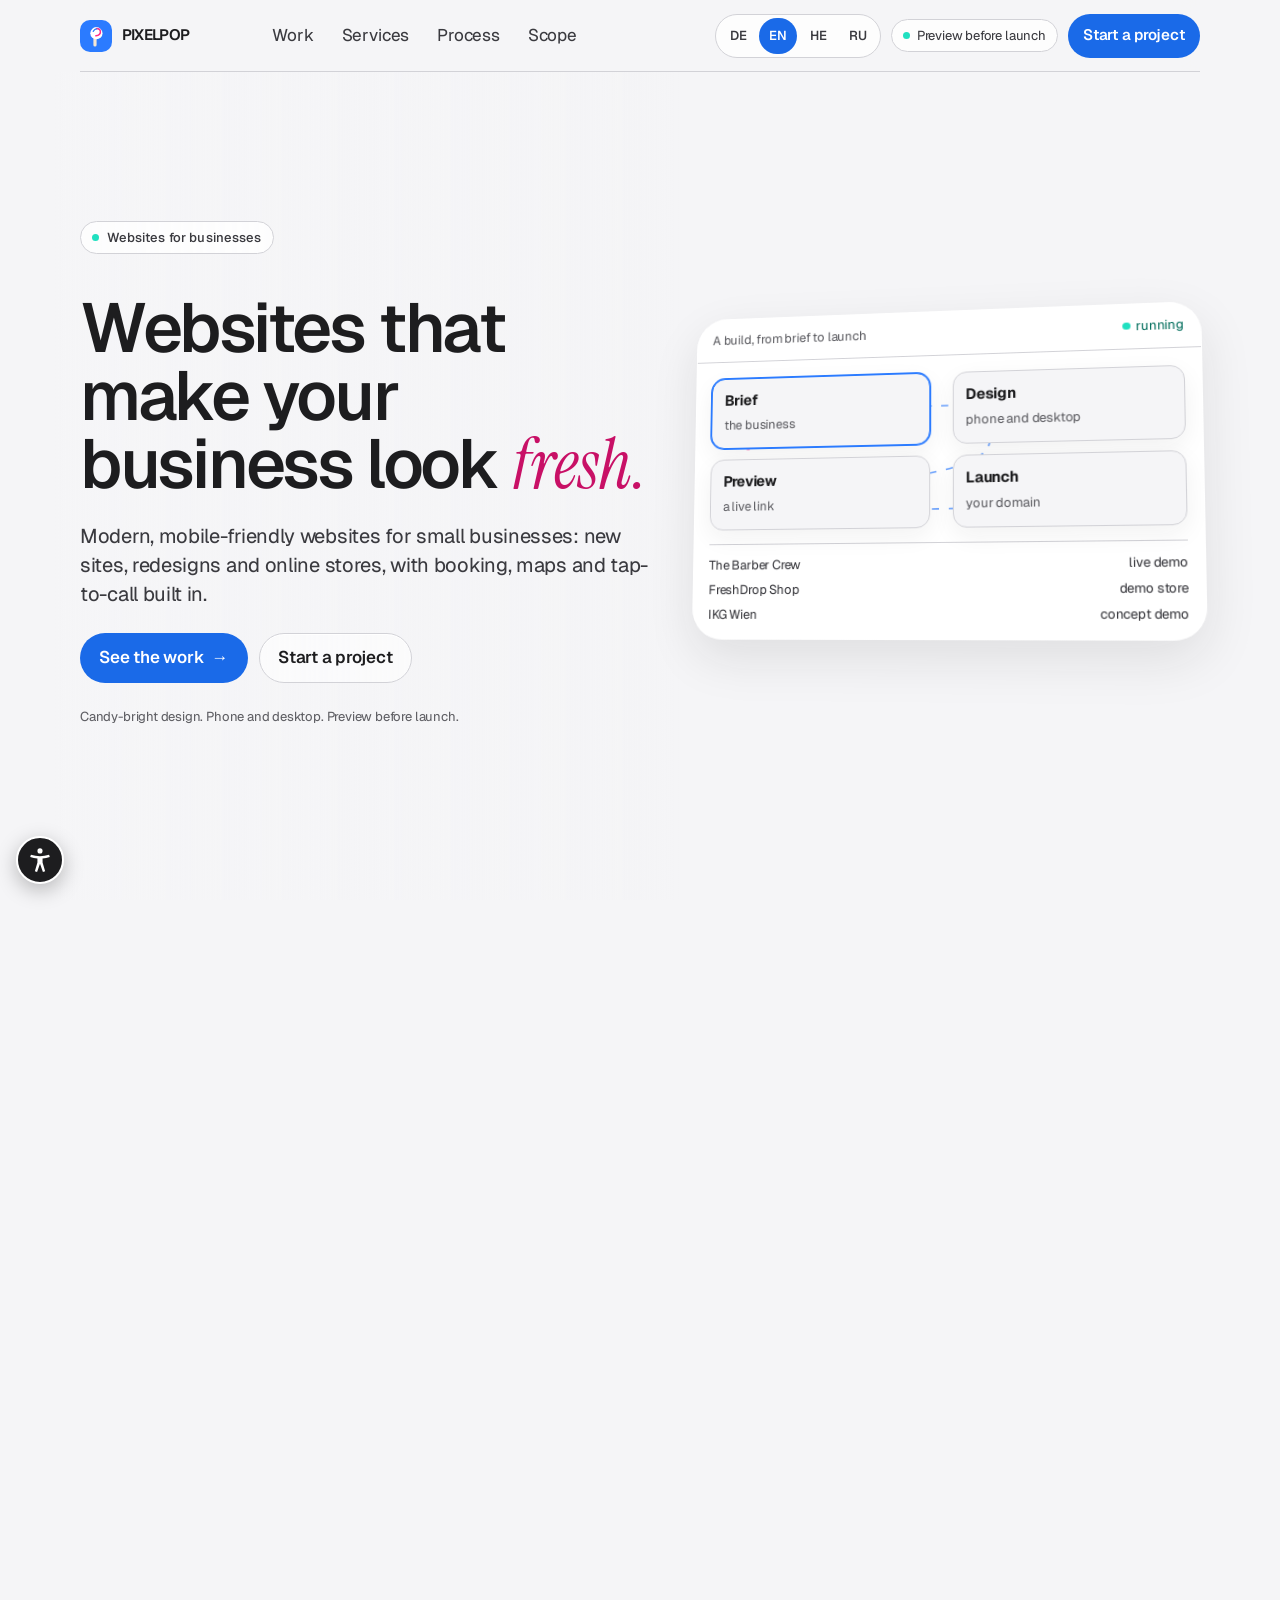
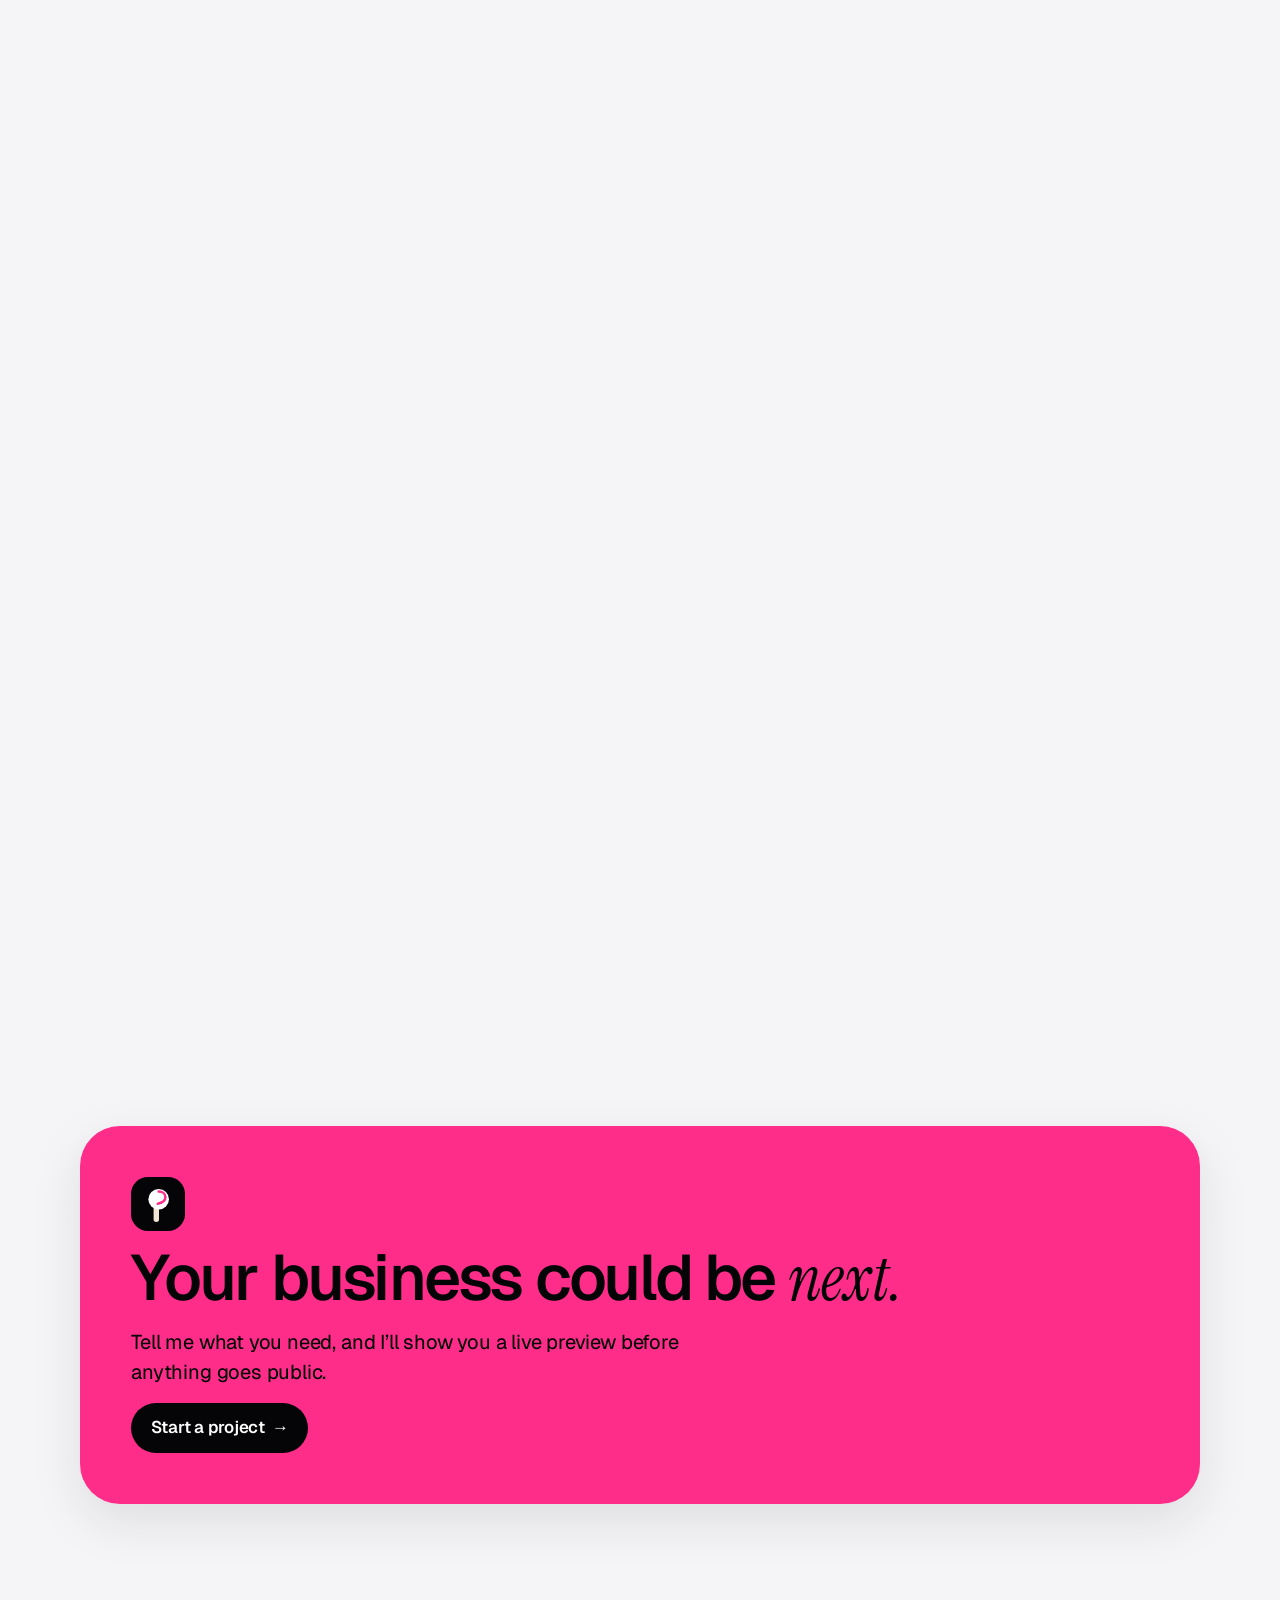
==== commit 4c793998: "PIXELPOP: floating accessibility button + menu (text size, contrast, grayscale, links, readable font" ====
--- a/index.html
+++ b/index.html
@@ -5,18 +5,28 @@
   <meta http-equiv="Content-Security-Policy" content="default-src 'self'; base-uri 'self'; object-src 'none'; script-src 'self'; style-src 'self'; img-src 'self' data:; font-src 'self'; media-src 'self'; connect-src 'none'; form-action 'self' mailto:; frame-src 'none'; worker-src 'none'; upgrade-insecure-requests">
   <meta name="referrer" content="strict-origin-when-cross-origin">
   <meta name="viewport" content="width=device-width, initial-scale=1, viewport-fit=cover">
-  <script src="assets/i18n/i18n.js?v=20261118-ios" data-page="index"></script>
+  <link rel="stylesheet" href="assets/a11y/a11y.css?v=20261119-a11y">
+  <script src="assets/a11y/a11y.js?v=20261119-a11y" data-site="pixelpop" data-statement="accessibility.html"></script>
+  <script src="assets/i18n/i18n.js?v=20261119-a11y" data-page="index"></script>
   <title>PIXELPOP | Websites for businesses</title>
-  <meta name="description" content="PIXELPOP designs and builds modern, mobile-friendly websites for businesses — new sites, redesigns, online stores, booking and maps integration.">
+  <meta name="description" content="PIXELPOP designs and builds modern, mobile-friendly websites for businesses in Vienna — new sites, redesigns, online stores, booking and maps integration.">
   <meta name="color-scheme" content="light dark">
   <meta name="theme-color" media="(prefers-color-scheme: light)" content="#f5f5f7">
   <meta name="theme-color" media="(prefers-color-scheme: dark)" content="#050507">
   <link rel="canonical" href="https://amireven-crypto.github.io/site-drop/">
+  <link rel="alternate" hreflang="en" href="https://amireven-crypto.github.io/site-drop/">
+  <link rel="alternate" hreflang="de" href="https://amireven-crypto.github.io/site-drop/?lang=de">
+  <link rel="alternate" hreflang="he" href="https://amireven-crypto.github.io/site-drop/?lang=he">
+  <link rel="alternate" hreflang="ru" href="https://amireven-crypto.github.io/site-drop/?lang=ru">
+  <link rel="alternate" hreflang="x-default" href="https://amireven-crypto.github.io/site-drop/">
+  <meta property="og:locale:alternate" content="de_AT">
+  <meta property="og:locale:alternate" content="he_IL">
+  <meta property="og:locale:alternate" content="ru_RU">
   <meta property="og:type" content="website">
   <meta property="og:locale" content="en_US">
   <meta property="og:site_name" content="PIXELPOP">
   <meta property="og:title" content="PIXELPOP | Websites for businesses">
-  <meta property="og:description" content="PIXELPOP designs and builds modern, mobile-friendly websites for businesses — new sites, redesigns, online stores, booking and maps integration.">
+  <meta property="og:description" content="PIXELPOP designs and builds modern, mobile-friendly websites for businesses in Vienna — new sites, redesigns, online stores, booking and maps integration.">
   <meta property="og:url" content="https://amireven-crypto.github.io/site-drop/">
   <meta property="og:image" content="https://amireven-crypto.github.io/site-drop/assets/brand/og-image.png?v=20261113">
   <meta property="og:image:width" content="1200">
@@ -24,7 +34,7 @@
   <meta property="og:image:alt" content="PIXELPOP — lollipop wordmark and a glass droplet with a tiny website inside">
   <meta name="twitter:card" content="summary_large_image">
   <meta name="twitter:title" content="PIXELPOP | Websites for businesses">
-  <meta name="twitter:description" content="Modern, mobile-friendly websites for businesses — new sites, redesigns and online stores.">
+  <meta name="twitter:description" content="Modern, mobile-friendly websites for businesses in Vienna — new sites, redesigns and online stores.">
   <meta name="twitter:image" content="https://amireven-crypto.github.io/site-drop/assets/brand/og-image.png?v=20261113">
   <meta name="twitter:image:alt" content="PIXELPOP — lollipop wordmark and a glass droplet with a tiny website inside">
   <link rel="icon" href="favicon.ico" sizes="48x48">
@@ -33,9 +43,89 @@
   <link rel="apple-touch-icon" href="assets/brand/apple-touch-icon.png?ver=20261113-qa">
   <link rel="preload" href="assets/fonts/geist-latin.woff2" as="font" type="font/woff2" crossorigin>
   <link rel="preload" href="assets/fonts/instrument-serif-italic.woff2" as="font" type="font/woff2" crossorigin>
-  <link rel="stylesheet" href="assets/css/tokens.css?v=20261118-ios">
-  <link rel="stylesheet" href="assets/css/site.css?v=20261118-ios">
-  <script src="assets/js/boot.js?v=20261118-ios"></script>
+  <link rel="stylesheet" href="assets/css/tokens.css?v=20261119-a11y">
+  <link rel="stylesheet" href="assets/css/site.css?v=20261119-a11y">
+  <link rel="stylesheet" href="assets/css/landing.css?v=20261119-a11y">
+  <script src="assets/js/boot.js?v=20261119-a11y"></script>
+
+  <!-- Google Search Console (URL-prefix property https://amireven-crypto.github.io/site-drop/):
+       After Amir verifies ownership in the browser, paste the meta tag Google provides
+       on the next line, for example:
+       <meta name="google-site-verification" content="TOKEN_FROM_GOOGLE">
+       The sitemap for this property is https://amireven-crypto.github.io/site-drop/sitemap.xml
+  -->
+  <script type="application/ld+json">
+{
+  "@context": "https://schema.org",
+  "@type": "ProfessionalService",
+  "@id": "https://amireven-crypto.github.io/site-drop/#studio",
+  "name": "PIXELPOP",
+  "url": "https://amireven-crypto.github.io/site-drop/",
+  "email": "pixelpopsite@gmail.com",
+  "image": "https://amireven-crypto.github.io/site-drop/assets/brand/og-image.png",
+  "logo": "https://amireven-crypto.github.io/site-drop/assets/brand/pixelpop-wordmark-on-light.svg",
+  "description": "PIXELPOP designs and builds modern, mobile-friendly websites for businesses in Vienna — new sites, redesigns, online stores, booking and maps integration.",
+  "areaServed": [
+    {
+      "@type": "City",
+      "name": "Vienna"
+    },
+    {
+      "@type": "Country",
+      "name": "Austria"
+    }
+  ],
+  "knowsLanguage": [
+    "en",
+    "de",
+    "he",
+    "ru"
+  ],
+  "serviceType": [
+    "Web design",
+    "Website redesign",
+    "Online store design"
+  ],
+  "hasOfferCatalog": {
+    "@type": "OfferCatalog",
+    "name": "PIXELPOP services",
+    "itemListElement": [
+      {
+        "@type": "Offer",
+        "itemOffered": {
+          "@type": "Service",
+          "name": "New website",
+          "url": "https://amireven-crypto.github.io/site-drop/website-erstellen-lassen-wien/"
+        }
+      },
+      {
+        "@type": "Offer",
+        "itemOffered": {
+          "@type": "Service",
+          "name": "Website redesign",
+          "url": "https://amireven-crypto.github.io/site-drop/website-redesign-wien/"
+        }
+      },
+      {
+        "@type": "Offer",
+        "itemOffered": {
+          "@type": "Service",
+          "name": "Online store",
+          "url": "https://amireven-crypto.github.io/site-drop/onlineshop-erstellen-wien/"
+        }
+      },
+      {
+        "@type": "Offer",
+        "itemOffered": {
+          "@type": "Service",
+          "name": "Web design Vienna",
+          "url": "https://amireven-crypto.github.io/site-drop/web-design-vienna/"
+        }
+      }
+    ]
+  }
+}
+  </script>
 </head>
 <body>
   <a class="skip" href="#main">Skip to main content</a>
@@ -85,10 +175,10 @@
       </nav>
       <div class="nav-end">
         <div class="lang lang-desk" role="group" aria-label="Language">
-          <button type="button" data-set-lang="de" lang="de" aria-label="Deutsch">DE</button>
-          <button type="button" data-set-lang="en" lang="en" aria-label="English">EN</button>
-          <button type="button" data-set-lang="he" lang="he" aria-label="עברית">HE</button>
-          <button type="button" data-set-lang="ru" lang="ru" aria-label="Русский">RU</button>
+          <button type="button" data-set-lang="de" lang="de" aria-label="DE – Deutsch">DE</button>
+          <button type="button" data-set-lang="en" lang="en" aria-label="EN – English">EN</button>
+          <button type="button" data-set-lang="he" lang="he" aria-label="HE – עברית">HE</button>
+          <button type="button" data-set-lang="ru" lang="ru" aria-label="RU – Русский">RU</button>
         </div>
         <p class="status"><b></b> Preview before launch</p>
         <a class="btn primary sm" href="#contact">Start a project</a>
@@ -100,10 +190,10 @@
   </header>
   <nav class="menu" id="menu" aria-label="Mobile">
     <div class="lang lang-menu" role="group" aria-label="Language">
-        <button type="button" data-set-lang="de" lang="de" aria-label="Deutsch">DE</button>
-        <button type="button" data-set-lang="en" lang="en" aria-label="English">EN</button>
-        <button type="button" data-set-lang="he" lang="he" aria-label="עברית">HE</button>
-        <button type="button" data-set-lang="ru" lang="ru" aria-label="Русский">RU</button>
+        <button type="button" data-set-lang="de" lang="de" aria-label="DE – Deutsch">DE</button>
+        <button type="button" data-set-lang="en" lang="en" aria-label="EN – English">EN</button>
+        <button type="button" data-set-lang="he" lang="he" aria-label="HE – עברית">HE</button>
+        <button type="button" data-set-lang="ru" lang="ru" aria-label="RU – Русский">RU</button>
       </div>
     <a href="#work">Work</a>
     <a href="#services">Services</a>
@@ -463,7 +553,7 @@
               <img class="wordmark" src="assets/brand/pixelpop-wordmark-on-light.svg?ver=20261113-dark" width="168" height="39" alt="PIXELPOP">
             </picture>
           </a>
-          <p class="fine mt">Modern, mobile-friendly websites for businesses.</p>
+          <p class="fine mt">Modern, mobile-friendly websites for businesses in Vienna and beyond.</p>
         </div>
         <div>
           <h2>Visit</h2>
@@ -486,9 +576,22 @@
           <h2>This site</h2>
           <ul>
             <li><a href="design-system.html">Design system</a></li>
+            <li><a href="accessibility.html">Accessibility statement</a></li>
           </ul>
         </div>
       </div>
+      <nav class="foot-topics" aria-label="Topics">
+        <p class="fine">Topics</p>
+        <ul>
+          <li><a href="webdesign-wien/">Webdesign Wien</a></li>
+          <li><a href="website-erstellen-lassen-wien/">Website erstellen lassen</a></li>
+          <li><a href="website-redesign-wien/">Website Redesign Wien</a></li>
+          <li><a href="restaurant-website-wien/">Restaurant-Website Wien</a></li>
+          <li><a href="friseur-website-wien/">Friseur-Website Wien</a></li>
+          <li><a href="onlineshop-erstellen-wien/">Onlineshop erstellen lassen</a></li>
+          <li><a href="web-design-vienna/">Web design Vienna</a></li>
+        </ul>
+      </nav>
       <div class="legal">
         <p>© <span id="yr">2026</span> PIXELPOP · <span class="ph">[Your name / company]</span></p>
         <p>Preview before launch · Phone and desktop</p>
@@ -497,7 +600,7 @@
     </div>
   </footer>
 
-  <script src="assets/i18n/apply.js?v=20261118-ios"></script>
-  <script src="assets/js/site.js?v=20261118-ios"></script>
+  <script src="assets/i18n/apply.js?v=20261119-a11y"></script>
+  <script src="assets/js/site.js?v=20261119-a11y"></script>
 </body>
 </html>
--- a/assets/a11y/a11y.css
+++ b/assets/a11y/a11y.css
@@ -0,0 +1,103 @@
+/* A11y menu v1.0 — shared by all PIXELPOP demo sites. No external requests. */
+.a11y-ui,.a11y-fab{--a11y-bg:#fff;--a11y-fg:#1d1d1f;--a11y-muted:#55555c;--a11y-line:#d2d2d7;--a11y-tile:#f5f5f7;--a11y-accent:#1559c7;--a11y-on-accent:#fff;--a11y-fab-bg:#1d1d1f;--a11y-fab-fg:#fff;--a11y-ring:#1559c7;--a11y-radius:18px;--a11y-tile-radius:12px;--a11y-font:system-ui,-apple-system,"Segoe UI",Roboto,Arial,"Noto Sans","Noto Sans Hebrew",sans-serif;--a11y-shadow:0 18px 50px rgba(0,0,0,.22);--a11y-bottom:16px;--a11y-side:16px}
+.a11y-ui,.a11y-ui *,.a11y-fab,.a11y-fab *{box-sizing:border-box}
+.a11y-sr{position:absolute!important;width:1px!important;height:1px!important;margin:-1px!important;padding:0!important;overflow:hidden!important;clip:rect(0 0 0 0)!important;clip-path:inset(50%)!important;white-space:nowrap!important;border:0!important}
+.a11y-fab{position:fixed;z-index:2147483000;bottom:calc(var(--a11y-bottom) + env(safe-area-inset-bottom,0px));width:48px;height:48px;padding:0;margin:0;border:2px solid var(--a11y-fab-fg);border-radius:50%;background:var(--a11y-fab-bg);color:var(--a11y-fab-fg);display:inline-flex;align-items:center;justify-content:center;cursor:pointer;box-shadow:0 6px 20px rgba(0,0,0,.25);-webkit-tap-highlight-color:transparent;font:inherit;line-height:1}
+.a11y-pos-left .a11y-fab,.a11y-pos-left~.a11y-fab{left:calc(var(--a11y-side) + env(safe-area-inset-left,0px))}
+.a11y-pos-right .a11y-fab{right:calc(var(--a11y-side) + env(safe-area-inset-right,0px))}
+.a11y-fab svg{width:28px;height:28px;fill:currentColor;display:block}
+.a11y-fab:hover{transform:scale(1.06)}
+.a11y-fab:focus{outline:none}
+.a11y-fab:focus-visible,.a11y-panel :focus-visible{outline:3px solid var(--a11y-ring)!important;outline-offset:3px!important}
+.a11y-fab.a11y-active::after{content:"";position:absolute;top:-2px;right:-2px;width:14px;height:14px;border-radius:50%;background:var(--a11y-accent);border:2px solid var(--a11y-fab-fg)}
+.a11y-fab.a11y-inline{position:relative;bottom:auto;left:auto;right:auto;box-shadow:none}
+.a11y-panel{position:fixed;inset:auto auto calc(var(--a11y-bottom) + 60px + env(safe-area-inset-bottom,0px)) calc(var(--a11y-side) + env(safe-area-inset-left,0px));margin:0;width:min(372px,calc(100vw - 24px));max-width:none;max-height:calc(100vh - var(--a11y-bottom) - 76px);max-height:calc(100dvh - var(--a11y-bottom) - 76px - env(safe-area-inset-bottom,0px));overflow:auto;overscroll-behavior:contain;-webkit-overflow-scrolling:touch;padding:18px;border:1px solid var(--a11y-line)!important;border-radius:var(--a11y-radius);background:var(--a11y-bg)!important;color:var(--a11y-fg);font-family:var(--a11y-font);font-size:16px;line-height:1.4;letter-spacing:normal;word-spacing:normal;text-align:start;box-shadow:var(--a11y-shadow)!important;-webkit-backdrop-filter:none!important;backdrop-filter:none!important;z-index:2147483001;text-transform:none;font-style:normal;font-weight:400}
+.a11y-panel:not([open]){display:none}
+.a11y-pos-right .a11y-panel{left:auto;right:calc(var(--a11y-side) + env(safe-area-inset-right,0px))}
+.a11y-mounted .a11y-panel{inset:72px calc(var(--a11y-side) + env(safe-area-inset-right,0px)) auto auto}
+.a11y-panel::backdrop{background:rgba(0,0,0,.28)}
+.a11y-nomodal .a11y-panel{display:block}
+.a11y-head{display:flex;align-items:center;justify-content:space-between;gap:12px;margin:0 0 6px}
+.a11y-title{margin:0;font:inherit;font-size:20px;font-weight:700;line-height:1.2;color:var(--a11y-fg);letter-spacing:normal;text-transform:none}
+.a11y-x{flex:none;width:44px;height:44px;margin:-6px;border:0;border-radius:50%;background:transparent;color:var(--a11y-fg);display:inline-flex;align-items:center;justify-content:center;cursor:pointer;padding:0}
+.a11y-x:hover{background:var(--a11y-tile)}
+.a11y-x svg{width:22px;height:22px;fill:currentColor}
+.a11y-intro{margin:0 0 14px;font-size:14px;line-height:1.45;color:var(--a11y-muted)}
+.a11y-size{display:flex;align-items:center;justify-content:space-between;gap:10px;padding:8px 8px 8px 14px;margin:0 0 10px;border:1px solid var(--a11y-line);border-radius:var(--a11y-tile-radius);background:var(--a11y-tile)}
+.a11y-panel[dir=rtl] .a11y-size{padding:8px 14px 8px 8px}
+.a11y-size-l{font-weight:600}
+.a11y-size-ctl{display:inline-flex;align-items:center;gap:6px;direction:ltr}
+.a11y-step{width:44px;height:44px;border:1px solid var(--a11y-line);border-radius:10px;background:var(--a11y-bg);color:var(--a11y-fg);font:inherit;font-size:16px;font-weight:700;cursor:pointer;padding:0;line-height:1}
+.a11y-step[aria-disabled=true]{opacity:.45;cursor:default}
+.a11y-size-v{min-width:56px;text-align:center;font-weight:700;font-variant-numeric:tabular-nums}
+.a11y-grid{display:grid;grid-template-columns:1fr 1fr;gap:8px;margin:0 0 12px}
+.a11y-opt{display:flex;flex-direction:column;align-items:flex-start;justify-content:space-between;gap:8px;min-height:68px;padding:10px 12px;margin:0;border:1px solid var(--a11y-line);border-radius:var(--a11y-tile-radius);background:var(--a11y-tile);color:var(--a11y-fg);font:inherit;font-size:15px;font-weight:600;line-height:1.25;text-align:start;cursor:pointer;position:relative;overflow-wrap:anywhere}
+.a11y-opt svg{width:24px;height:24px;fill:currentColor;flex:none}
+.a11y-opt::after{content:"";position:absolute;top:10px;inset-inline-end:10px;width:18px;height:18px;border-radius:50%;border:2px solid currentColor;opacity:.55}
+.a11y-opt[aria-pressed=true]{background:var(--a11y-accent);border-color:var(--a11y-accent);color:var(--a11y-on-accent)}
+.a11y-opt[aria-pressed=true]::after{opacity:1;background:currentColor;box-shadow:inset 0 0 0 3px var(--a11y-accent)}
+.a11y-opt:hover,.a11y-step:hover{border-color:var(--a11y-fg)}
+.a11y-foot{display:flex;align-items:center;justify-content:space-between;gap:10px;flex-wrap:wrap}
+.a11y-reset{display:inline-flex;align-items:center;gap:8px;min-height:44px;padding:0 16px;border:1px solid var(--a11y-fg);border-radius:999px;background:transparent;color:var(--a11y-fg);font:inherit;font-size:15px;font-weight:600;cursor:pointer}
+.a11y-reset svg{width:18px;height:18px;fill:currentColor}
+.a11y-statement{display:inline-flex;align-items:center;min-height:44px;color:var(--a11y-fg)!important;font-size:15px;font-weight:600;text-decoration:underline!important;text-underline-offset:3px}
+@media (max-width:519px){
+  .a11y-panel,.a11y-pos-right .a11y-panel,.a11y-mounted .a11y-panel{inset:auto 8px calc(8px + env(safe-area-inset-bottom,0px)) 8px;width:auto;max-height:calc(100vh - 24px);max-height:calc(100dvh - 24px);padding:16px}
+  .a11y-opt{min-height:68px;font-size:14px}
+}
+@media (prefers-reduced-motion:no-preference){.a11y-fab{transition:transform .15s ease}}
+@media print{.a11y-ui,.a11y-fab{display:none!important}}
+@media (forced-colors:active){.a11y-fab,.a11y-opt,.a11y-step,.a11y-reset,.a11y-panel{border:2px solid CanvasText!important}.a11y-opt[aria-pressed=true]{outline:3px solid Highlight}}
+
+/* ---------- settings (classes on <html>) ---------- */
+html.a11y-fs body *:not(.a11y-ui):not(.a11y-ui *):not(.a11y-fab):not(.a11y-fab *){overflow-wrap:anywhere}
+html.a11y-fs body :is(input,select,textarea,img,video,canvas,iframe,table):not(.a11y-ui *){max-width:100%}
+html.a11y-fs body :is(input,select,textarea):not(.a11y-ui *){min-width:0}
+html.a11y-fs body :is(h1,h2,h3,h4,h5,h6,p,li,dd,dt,a,span,button,label,td,th):not(.a11y-ui *):not(.a11y-fab *){hyphens:auto;-webkit-hyphens:auto}
+
+html.a11y-contrast,html.a11y-contrast body{background:#000!important;color:#fff!important}
+html.a11y-contrast body *:not(.a11y-ui):not(.a11y-ui *):not(.a11y-fab):not(.a11y-fab *):not(img):not(video):not(picture):not(canvas):not(svg):not(svg *):not(iframe):not(:empty){background-color:#000!important;background-image:none!important;color:#fff!important;-webkit-text-fill-color:currentColor!important;border-color:#fff!important;box-shadow:none!important;text-shadow:none!important;-webkit-backdrop-filter:none!important;backdrop-filter:none!important}
+html.a11y-contrast body *:not(.a11y-ui *):not(.a11y-fab *)::before,html.a11y-contrast body *:not(.a11y-ui *):not(.a11y-fab *)::after{background-image:none!important;box-shadow:none!important;text-shadow:none!important;-webkit-text-fill-color:currentColor!important}
+html.a11y-contrast body a:not(.a11y-ui *):not(.a11y-fab),html.a11y-contrast body a:not(.a11y-ui *) *:not(svg *){color:#ffeb3b!important}
+html.a11y-contrast body :is(button,[role=button],input,select,textarea,.btn):not(.a11y-ui *):not(.a11y-fab){box-shadow:inset 0 0 0 2px #fff!important}
+html.a11y-contrast body :is(span,i,b):empty:not(.a11y-ui *):not(.a11y-fab *){background-color:#fff!important;border-color:#fff!important}
+html.a11y-contrast body ::placeholder{color:#d0d0d0!important;opacity:1!important}
+html.a11y-contrast body canvas[aria-hidden=true]{visibility:hidden!important}
+
+html.a11y-gray{filter:grayscale(100%)}
+
+html.a11y-links body a:not(.a11y-ui *):not(.a11y-fab){text-decoration-line:underline!important;text-decoration-thickness:2px!important;text-underline-offset:3px!important}
+html.a11y-links body a:not(.a11y-ui *):not(.a11y-fab):not(:focus-visible){outline:2px dashed currentColor!important;outline-offset:2px!important}
+
+html.a11y-font body,html.a11y-font body *:not(svg):not(svg *):not(code):not(pre):not(kbd){font-family:Verdana,Tahoma,"Segoe UI","Noto Sans",Arial,"Noto Sans Hebrew","Arial Hebrew",sans-serif!important;font-style:normal!important}
+
+html.a11y-spacing body *:not(svg *):not(.a11y-ui):not(.a11y-ui *):not(.a11y-fab):not(.a11y-fab *){line-height:1.6!important;letter-spacing:.12em!important;word-spacing:.16em!important}
+html.a11y-spacing body p:not(.a11y-ui *){margin-bottom:2em!important}
+
+html.a11y-still *,html.a11y-still *::before,html.a11y-still *::after{animation-duration:.01ms!important;animation-delay:0s!important;animation-iteration-count:1!important;transition-duration:.01ms!important;transition-delay:0s!important;scroll-behavior:auto!important}
+
+html.a11y-cursor,html.a11y-cursor body *{cursor:url("[data-uri]") 4 3,auto!important}
+html.a11y-cursor body :is(a,button,[role=button],label,summary,select,input[type=checkbox],input[type=radio]),html.a11y-cursor body :is(a,button,[role=button],label,summary) *{cursor:url("[data-uri]") 4 3,pointer!important}
+@media (hover:none) and (pointer:coarse){.a11y-opt-cursor{display:none!important}}
+
+html.a11y-focus *:focus,html.a11y-focus *:focus-visible{outline:3px solid #ffbf00!important;outline-offset:3px!important;box-shadow:0 0 0 7px #000!important}
+
+/* ---------- per-site look ---------- */
+html[data-a11y-site=pixelpop] .a11y-ui,html[data-a11y-site=pixelpop] .a11y-fab{--a11y-font:"Geist","Noto Sans Hebrew","Noto Sans",system-ui,sans-serif;--a11y-radius:24px;--a11y-tile-radius:16px;--a11y-accent:#1559c7;--a11y-ring:#1559c7;--a11y-fab-bg:#1d1d1f}
+html[data-a11y-site=barber] .a11y-ui,html[data-a11y-site=barber] .a11y-fab{--a11y-bg:#0f1b3d;--a11y-fg:#fff;--a11y-muted:rgba(255,255,255,.78);--a11y-line:rgba(255,255,255,.22);--a11y-tile:#1b2b58;--a11y-accent:#ff6a13;--a11y-on-accent:#0a1630;--a11y-fab-bg:#ff6a13;--a11y-fab-fg:#0a1630;--a11y-ring:#ff8540;--a11y-radius:18px;--a11y-tile-radius:12px;--a11y-font:"Figtree","BC Cyrillic","BC Hebrew","Helvetica Neue",Helvetica,Arial,sans-serif}
+html[data-a11y-site=ikg] .a11y-ui,html[data-a11y-site=ikg] .a11y-fab{--a11y-bg:#fff;--a11y-fg:#111827;--a11y-muted:#4b5563;--a11y-line:#c9cce0;--a11y-tile:#f6f7fb;--a11y-accent:#303992;--a11y-on-accent:#fff;--a11y-fab-bg:#fff;--a11y-fab-fg:#303992;--a11y-ring:#303992;--a11y-radius:5px;--a11y-tile-radius:5px;--a11y-font:"Source Sans 3","Noto Sans","Helvetica Neue",Helvetica,Arial,sans-serif}
+html[data-a11y-site=freshdrop] .a11y-ui,html[data-a11y-site=freshdrop] .a11y-fab{--a11y-bg:#fff;--a11y-fg:#1b1b3a;--a11y-muted:#5b5b7a;--a11y-line:#e0daf7;--a11y-tile:#f7f4ff;--a11y-accent:#6a3af0;--a11y-on-accent:#fff;--a11y-fab-bg:#6a3af0;--a11y-fab-fg:#fff;--a11y-ring:#6a3af0;--a11y-radius:20px;--a11y-tile-radius:14px}
+html[data-a11y-site=design-studio] .a11y-ui,html[data-a11y-site=design-studio] .a11y-fab{--a11y-bg:#fffdf7;--a11y-fg:#141414;--a11y-muted:#4a4a42;--a11y-line:#d6cfbd;--a11y-tile:#faf6ec;--a11y-accent:#d4ff3a;--a11y-on-accent:#141414;--a11y-fab-bg:#141414;--a11y-fab-fg:#d4ff3a;--a11y-ring:#a84b00;--a11y-radius:28px;--a11y-tile-radius:16px}
+html[data-a11y-site=ikg] .a11y-fab.a11y-inline{width:44px;height:44px;border:1px solid var(--color-rule,#c9cce0);border-radius:5px;background:var(--bg-surface,#fff);color:var(--color-primary,#303992)}
+html[data-a11y-site=ikg] .a11y-fab.a11y-inline svg{width:26px;height:26px}
+@media (prefers-color-scheme:dark){
+  html[data-a11y-site=pixelpop] .a11y-ui,html[data-a11y-site=pixelpop] .a11y-fab{--a11y-bg:#1d1d1f;--a11y-fg:#f5f5f7;--a11y-muted:#b7b7bd;--a11y-line:#424245;--a11y-tile:#272729;--a11y-accent:#5ba3ff;--a11y-on-accent:#050507;--a11y-fab-bg:#f5f5f7;--a11y-fab-fg:#050507;--a11y-ring:#5ba3ff}
+  html[data-a11y-site=freshdrop] .a11y-ui,html[data-a11y-site=freshdrop] .a11y-fab{--a11y-bg:#12122a;--a11y-fg:#f4f4ff;--a11y-muted:#bdbcd8;--a11y-line:#34345a;--a11y-tile:#1b1b3a;--a11y-accent:#b9a3ff;--a11y-on-accent:#12122a;--a11y-fab-bg:#7c4dff;--a11y-fab-fg:#fff;--a11y-ring:#b9a3ff}
+  html[data-a11y-site=design-studio] .a11y-ui,html[data-a11y-site=design-studio] .a11y-fab{--a11y-bg:#16161b;--a11y-fg:#f5f5f0;--a11y-muted:#bdbdb4;--a11y-line:rgba(255,255,255,.18);--a11y-tile:#202027;--a11y-fab-bg:#d4ff3a;--a11y-fab-fg:#141414;--a11y-ring:#d4ff3a}
+}
+
+/* ---------- per-site position (clear each site's own fixed buttons) ---------- */
+html[data-a11y-site=barber] .a11y-ui{--a11y-bottom:80px}
+@media (max-width:780px){html[data-a11y-site=barber] .a11y-ui{--a11y-bottom:72px}}
+@media (max-width:768px){html[data-a11y-site=freshdrop] body:has(.bnav) .a11y-ui{--a11y-bottom:80px}html[data-a11y-site=freshdrop] body:has(.m-cart.has) .a11y-ui{--a11y-bottom:148px}}
+html.a11y-contrast.a11y-contrast .a11y-ui,html.a11y-contrast.a11y-contrast .a11y-fab{--a11y-bg:#000;--a11y-fg:#fff;--a11y-muted:#e6e6e6;--a11y-line:#fff;--a11y-tile:#000;--a11y-accent:#ffeb3b;--a11y-on-accent:#000;--a11y-fab-bg:#000;--a11y-fab-fg:#ffeb3b;--a11y-ring:#ffeb3b}
--- a/assets/css/site.css
+++ b/assets/css/site.css
@@ -905,7 +905,7 @@
   text-align: left; padding: 0.55rem 0.4rem; border-bottom: 1px solid var(--line); vertical-align: top;
 }
 .token-table th { color: var(--faint); font-weight: 520; }
-.doc-block { display: grid; gap: var(--space-4); margin: var(--space-6) 0; }
+.doc-block { display: grid; grid-template-columns: minmax(0, 1fr); gap: var(--space-4); margin: var(--space-6) 0; }
 .c-black { background: #050507; }
 .c-ink { background: #1d1d1f; }
 .c-gray { background: #6e6e73; }
@@ -988,3 +988,16 @@
   content-visibility: auto;
   contain-intrinsic-size: auto 720px;
 }
+
+/* QA 2026-11-18: on the pink contact card the "Required/Optional" hints (3.7:1) and the [placeholder] text (1.8:1) failed AA; full-strength ink reaches 4.8:1. Colour only. */
+.form-card .field-flag { opacity: 1; }
+.form-card .ph, .plate-card .ph { color: #1d1d1f; }
+
+/* Accessibility statement (accessibility.html) */
+.statement { display: grid; gap: var(--space-3); margin: var(--space-5) 0 var(--space-6); }
+.statement h2 { margin-top: var(--space-4); font-size: var(--step-1); }
+.statement p, .statement ul { margin: 0; max-width: var(--measure); color: var(--fg); line-height: 1.55; }
+.statement ul { padding-inline-start: 1.25rem; display: grid; gap: 0.45rem; }
+.statement a { color: var(--fg); text-decoration: underline; text-underline-offset: 0.18em; overflow-wrap: anywhere; }
+.statement a:hover { text-decoration-thickness: 2px; }
+.sys-hero .lede, .sys-hero h1 { overflow-wrap: anywhere; hyphens: auto; }
--- a/assets/css/landing.css
+++ b/assets/css/landing.css
@@ -0,0 +1,187 @@
+/* Landing pages for PIXELPOP service topics.
+   Reuses tokens and site.css. Do not change the candy wordmark, prices or Impressum. */
+
+.landing .hero-copy h1 {
+  font-size: clamp(2rem, 4.4vw, 3.35rem);
+  max-width: 18ch;
+  text-wrap: balance;
+}
+
+.landing-hero {
+  padding-top: calc(var(--nav-h) + var(--space-6));
+  padding-bottom: var(--space-6);
+  min-height: 0;
+}
+
+.crumb {
+  display: flex;
+  flex-wrap: wrap;
+  gap: 0.35rem 0.5rem;
+  list-style: none;
+  margin: 0 0 1rem;
+  padding: 0;
+  color: var(--faint);
+  font-size: var(--step--1);
+}
+
+.crumb li { display: inline-flex; align-items: center; gap: 0.5rem; }
+.crumb li:not(:last-child)::after {
+  content: "/";
+  color: var(--faint);
+  opacity: 0.7;
+}
+.crumb a { color: var(--muted); text-decoration: none; }
+.crumb a:hover { color: var(--fg); }
+.crumb [aria-current="page"] { color: var(--fg); }
+
+.landing-lede {
+  font-size: var(--step-1, 1.15rem);
+  line-height: 1.55;
+  color: var(--muted);
+  max-width: 42rem;
+}
+
+.prose {
+  display: grid;
+  gap: 0.9rem;
+  max-width: 42rem;
+}
+.prose p, .prose li { color: var(--muted); line-height: 1.6; }
+.prose a { color: var(--blue-text); }
+.prose h2 { margin-top: 0.4rem; text-wrap: balance; }
+
+.feature-grid {
+  display: grid;
+  gap: 0.9rem;
+  margin: 1.2rem 0 0;
+  list-style: none;
+  padding: 0;
+}
+.feature-grid li {
+  background: var(--card);
+  border: 1px solid var(--line);
+  border-radius: var(--radius-md, 22px);
+  padding: 1rem 1.1rem 1.15rem;
+  box-shadow: var(--shadow-soft, var(--shadow));
+}
+.feature-grid h3 { font-size: 1.15rem; margin: 0 0 0.35rem; }
+.feature-grid p { margin: 0; color: var(--muted); font-size: 0.98rem; line-height: 1.55; }
+
+@media (min-width: 700px) {
+  .feature-grid { grid-template-columns: 1fr 1fr; }
+}
+
+.work-tease {
+  display: grid;
+  gap: var(--space-5);
+  margin-top: 1rem;
+}
+.work-tease article {
+  display: grid;
+  gap: 1rem;
+  background: var(--card);
+  border: 1px solid var(--line);
+  border-radius: var(--radius-md, 22px);
+  padding: 1rem;
+  box-shadow: var(--shadow-soft, var(--shadow));
+}
+.work-tease img {
+  width: 100%;
+  height: auto;
+  border-radius: 14px;
+  display: block;
+}
+.work-tease .note, .work-tease .tags { margin-top: 0.6rem; }
+.work-tease p { color: var(--muted); }
+
+@media (min-width: 800px) {
+  .work-tease article { grid-template-columns: 1.1fr 0.9fr; align-items: center; }
+}
+
+.related {
+  display: grid;
+  gap: 0.8rem;
+  list-style: none;
+  padding: 0;
+  margin: 1rem 0 0;
+}
+.related a {
+  display: block;
+  text-decoration: none;
+  color: inherit;
+  background: var(--card);
+  border: 1px solid var(--line);
+  border-radius: 16px;
+  padding: 0.9rem 1rem;
+}
+.related a:hover { border-color: var(--blue); }
+.related strong { display: block; color: var(--fg); }
+.related span { display: block; color: var(--muted); font-size: 0.95rem; margin-top: 0.25rem; }
+
+@media (min-width: 700px) {
+  .related { grid-template-columns: 1fr 1fr; }
+}
+
+.steps {
+  list-style: none;
+  margin: 1rem 0 0;
+  padding: 0;
+  display: grid;
+  gap: 0.8rem;
+}
+.steps li {
+  display: grid;
+  gap: 0.2rem;
+  padding: 0.9rem 1rem;
+  border-left: 3px solid var(--blue);
+  background: var(--card);
+  border-radius: 0 14px 14px 0;
+}
+.steps strong { color: var(--fg); }
+.steps span { color: var(--muted); }
+
+[dir="rtl"] .steps li {
+  border-left: 0;
+  border-right: 3px solid var(--blue);
+  border-radius: 14px 0 0 14px;
+}
+
+.foot-topics {
+  margin-top: var(--space-6);
+  padding-top: var(--space-4);
+  border-top: 1px solid var(--line);
+}
+.foot-topics .fine { margin-bottom: 0.55rem; }
+.foot-topics ul {
+  list-style: none;
+  margin: 0;
+  padding: 0;
+  display: flex;
+  flex-wrap: wrap;
+  gap: 0.45rem 0.55rem;
+}
+.foot-topics a {
+  display: inline-flex;
+  align-items: center;
+  min-height: 44px;
+  padding: 0.35rem 0.8rem;
+  border: 1px solid var(--line);
+  border-radius: 999px;
+  color: var(--muted);
+  text-decoration: none;
+  font-size: 0.92rem;
+}
+.foot-topics a:hover { color: var(--fg); border-color: var(--blue); }
+.foot-topics a[aria-current="page"] {
+  color: var(--fg);
+  border-color: var(--fg);
+}
+
+@media (min-width: 900px) {
+  .landing-hero { padding-top: calc(var(--nav-h) + var(--space-7)); }
+}
+
+@media (max-width: 389px) {
+  .landing .hero-copy h1 { font-size: 1.85rem; }
+  .feature-grid, .related { grid-template-columns: 1fr; }
+}
